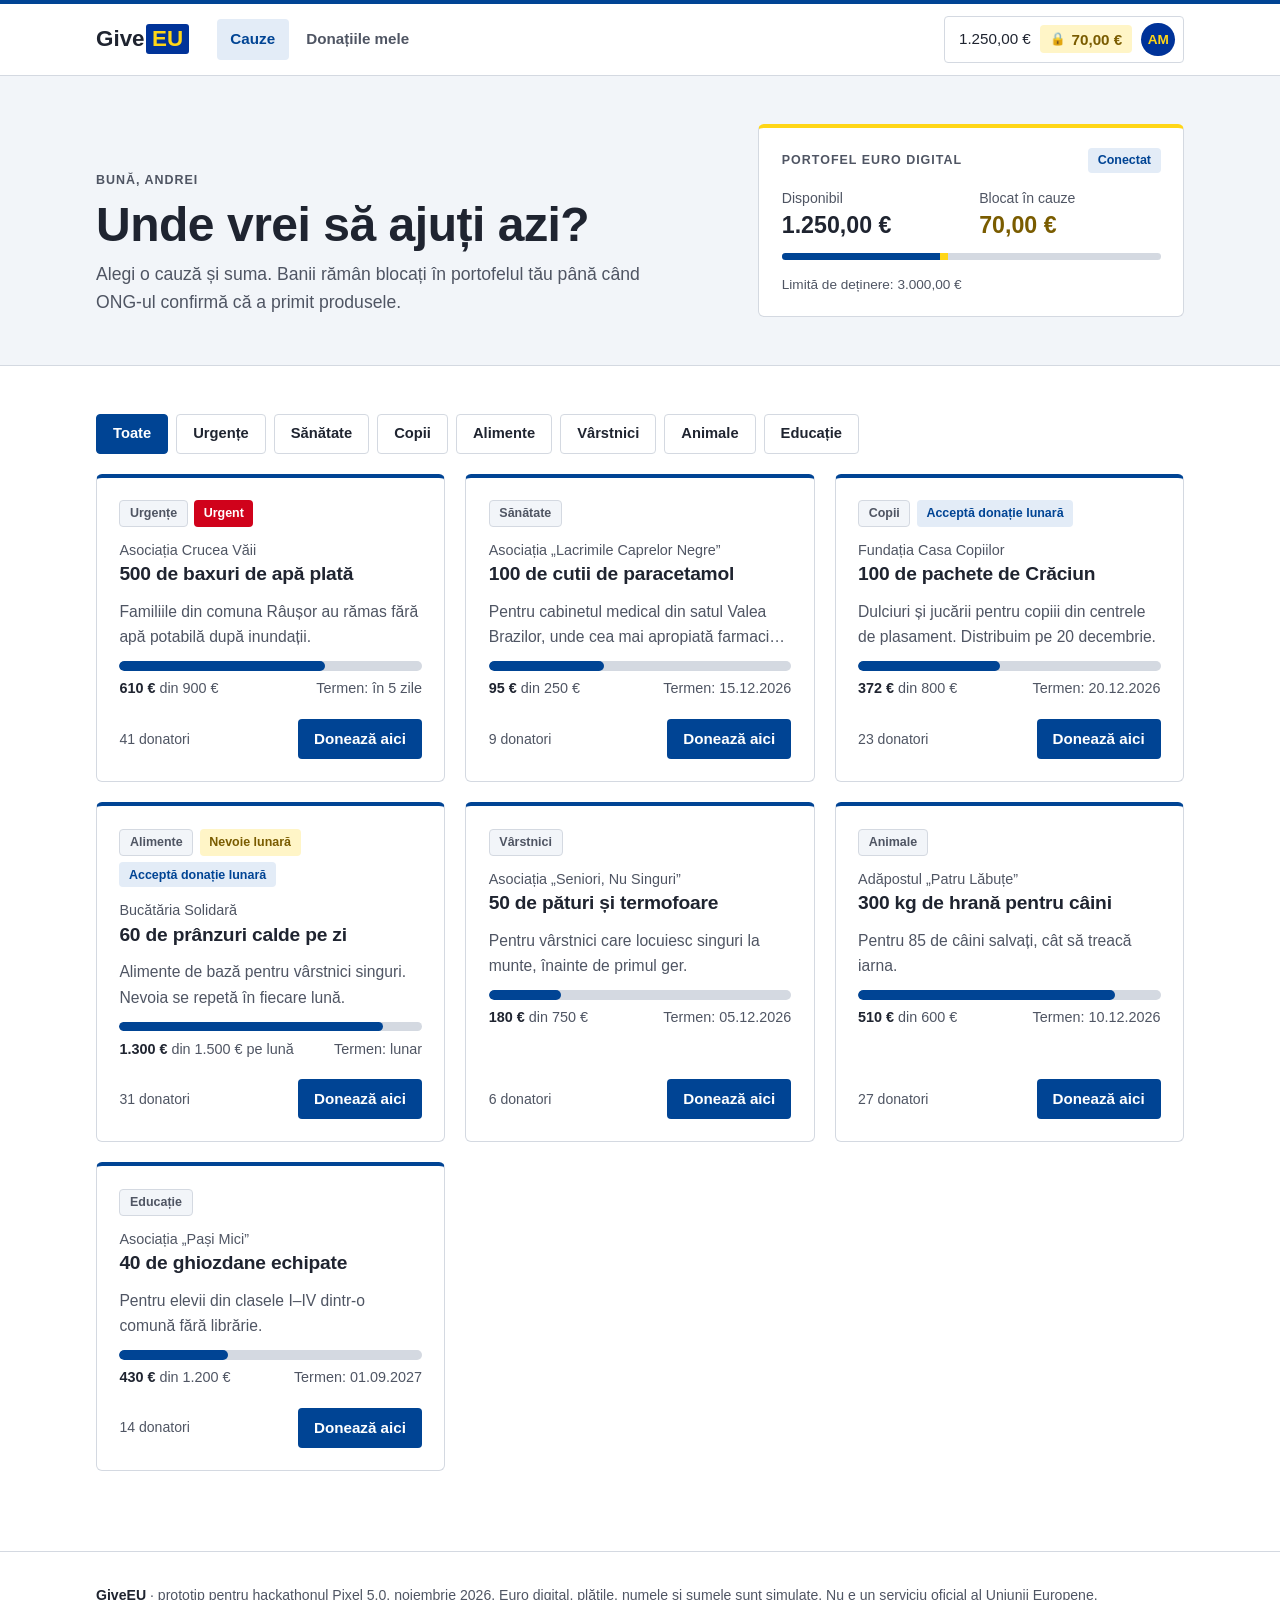
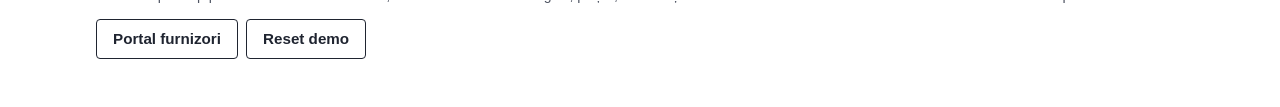
==== donate.html @ d548fbc6 "Add supplier portal with AI explainer before closing auctions - suppliers.html in the EU theme, link" ====
<!doctype html>
<html lang="ro">
<head>
<meta charset="utf-8">
<meta name="viewport" content="width=device-width, initial-scale=1, viewport-fit=cover">
<title>GiveEU · Donează</title>
<script>document.documentElement.classList.add('js')</script>
<style>
/* Aplicația donatorului (utilizator deja conectat): cauze, flux de plată din portofelul de euro digital, mulțumire, donațiile mele.
   Tokenii și componentele sunt aceiași ca în index.html: fundal alb, albastru UE, accente galbene, Arial. */
:root{
  --bg:#ffffff; --surface:#ffffff; --band:#f2f5f9; --ink:#1f2430; --muted:#4f5563; --line:#d4d9e1;
  --accent:#004494; --accent-soft:#e3ecf7; --on-accent:#ffffff; --gold:#ffd617; --hold:#7a5c00; --hold-soft:#fff5c7; --bad:#d0021b;
  --deep:#003399; --deep-ink:#ffffff; --deep-muted:#d0dbf3;
  --display:Arial,Helvetica,sans-serif;
  --body:Arial,Helvetica,sans-serif;
  --mono:Arial,Helvetica,sans-serif;
  color-scheme:light;
}
*{box-sizing:border-box}
html{scroll-behavior:smooth}
@media (prefers-reduced-motion:reduce){html{scroll-behavior:auto}*{animation:none!important;transition:none!important}}
body{margin:0;background:var(--bg);color:var(--ink);font:400 1.0625rem/1.6 var(--body)}
h1,h2,h3,p,ul,ol,dl,dd,figure{margin:0}
ul,ol{padding:0;list-style:none}
a{color:var(--accent)}
button,input,select{font:inherit;color:inherit}
:focus-visible{outline:3px solid var(--accent);outline-offset:3px}
[hidden]{display:none!important}
.band{padding-left:max(16px,env(safe-area-inset-left,0px));padding-right:max(16px,env(safe-area-inset-right,0px));padding-block:3rem}
.wrap{max-width:68rem;margin-inline:auto}
h1,h2,h3{font-family:var(--display);text-wrap:balance;letter-spacing:-.01em}
h1{font-size:clamp(2rem,5vw,3rem);line-height:1.08;font-weight:700}
h2{font-size:clamp(1.5rem,3.6vw,2rem);line-height:1.15;font-weight:700}
h3{font-size:1.2rem;font-weight:700;line-height:1.3}
.muted{color:var(--muted)}
.mono{font-family:var(--mono);font-variant-numeric:tabular-nums}
.label{font:700 .78rem/1.2 var(--body);text-transform:uppercase;letter-spacing:.08em;color:var(--muted)}
.btn{display:inline-flex;align-items:center;justify-content:center;gap:.5rem;min-height:3rem;padding:0 1.35rem;border-radius:4px;border:0;font-weight:700;text-decoration:none;cursor:pointer;transition:filter .15s,transform .15s;background:none}
.btn--main{background:var(--accent);color:var(--on-accent)}
.btn--main:hover{filter:brightness(1.12)}
.btn--ghost{border:1.5px solid var(--ink);color:var(--ink)}
.btn--ghost:hover{background:var(--band)}
.btn--quiet{color:var(--accent);padding:0 .75rem;min-height:2.5rem}
.btn[disabled]{opacity:.45;cursor:not-allowed;filter:none}
.btn--sm{min-height:2.5rem;padding:0 1rem;font-size:.95rem}
.card{background:var(--surface);border:1px solid var(--line);border-radius:6px}
.pill{display:inline-flex;align-items:center;gap:.35rem;font:700 .78rem/1 var(--body);padding:.4rem .6rem;border-radius:4px;white-space:nowrap}
.pill.ok{background:var(--accent-soft);color:var(--accent)}
.pill.hold{background:var(--hold-soft);color:var(--hold)}
.pill.no{background:color-mix(in srgb,var(--bad) 12%,transparent);color:var(--bad)}
.pill.mid{background:var(--band);color:var(--muted);border:1px solid var(--line)}
.meter{height:.6rem;border-radius:999px;background:var(--line);overflow:hidden}
.meter i{display:block;height:100%;background:var(--accent);border-radius:999px;transition:width .9s cubic-bezier(.2,.7,.2,1)}

/* antet aplicație */
.top{position:sticky;top:env(safe-area-inset-top,0px);z-index:20;background:color-mix(in srgb,var(--bg) 92%,transparent);backdrop-filter:blur(8px);border-top:4px solid var(--accent);border-bottom:1px solid var(--line);
  padding-left:max(16px,env(safe-area-inset-left,0px));padding-right:max(16px,env(safe-area-inset-right,0px));padding-block:.75rem}
body::before{content:"";position:fixed;inset:0 0 auto;height:env(safe-area-inset-top,0px);z-index:21;background:var(--bg)}
.top .wrap{display:flex;align-items:center;gap:1rem;flex-wrap:wrap}
.logo{font:700 1.4rem/1 var(--display);color:var(--ink);text-decoration:none}
.logo span{background:#003399;color:#ffd617;padding:.15rem .35rem;margin-left:.12rem;border-radius:3px}
.tabs{display:flex;gap:.25rem;margin-right:auto;margin-left:.75rem}
.tabs a{padding:.5rem .85rem;border-radius:4px;color:var(--muted);text-decoration:none;font-weight:700;font-size:.95rem}
.tabs a:hover{color:var(--ink);background:var(--band)}
.tabs a[aria-current="page"]{background:var(--accent-soft);color:var(--accent)}
.walletchip{display:flex;align-items:center;gap:.6rem;padding:.35rem .5rem .35rem .85rem;border:1px solid var(--line);border-radius:4px;background:var(--surface);font-size:.9rem}
.walletchip .mono{font-size:.95rem}
.avatar{width:2.1rem;height:2.1rem;border-radius:50%;display:grid;place-items:center;background:#003399;color:#ffd617;font:700 .85rem/1 var(--display)}
@media (max-width:700px){.walletchip .wl-locked{display:none}.tabs{margin-left:0;order:3;width:100%}}

/* cap de pagină */
.intro-band{background:var(--band);border-bottom:1px solid var(--line)}
.hello{display:grid;gap:1.5rem;grid-template-columns:minmax(0,1.2fr) minmax(0,.8fr);align-items:end}
@media (max-width:820px){.hello{grid-template-columns:minmax(0,1fr)}}
.hello p{color:var(--muted);font-size:1.1rem;max-width:34rem;margin-top:.6rem}
.wallet{padding:1.25rem 1.4rem;display:grid;gap:.85rem;border-top:4px solid var(--gold)}
.wallet-head{display:flex;justify-content:space-between;align-items:center;gap:1rem}
.wallet-nums{display:grid;grid-template-columns:1fr 1fr;gap:1rem}
.wallet-nums div{display:grid;gap:.15rem}
.wallet-nums .mono{font-size:1.45rem;line-height:1.2;font-weight:700}
.wallet .lim{font-size:.85rem;color:var(--muted)}
.limbar{display:flex;height:.45rem;border-radius:999px;background:var(--line);overflow:hidden}
.limbar i{background:var(--accent)}
.limbar b{background:var(--gold)}

/* cauze */
.chips{display:flex;flex-wrap:wrap;gap:.5rem;margin-block:0 1.25rem}
.chip{min-height:2.5rem;padding:0 1rem;border-radius:4px;border:1.5px solid var(--line);background:var(--surface);cursor:pointer;font-weight:700;font-size:.92rem;color:var(--ink)}
.chip:hover{border-color:var(--accent)}
.chip[aria-pressed="true"]{background:var(--accent);border-color:var(--accent);color:var(--on-accent)}
.causes{display:grid;gap:1.25rem;grid-template-columns:repeat(auto-fill,minmax(18.5rem,1fr))}
.cause{padding:1.4rem;display:flex;flex-direction:column;gap:.75rem;position:relative;border-top:4px solid var(--accent)}
.cause .tags{display:flex;flex-wrap:wrap;gap:.4rem}
.cause .ngo{font-size:.9rem;color:var(--muted)}
.cause p.desc{color:var(--muted);font-size:.98rem;display:-webkit-box;-webkit-line-clamp:2;-webkit-box-orient:vertical;overflow:hidden}
.cause .nums{display:flex;justify-content:space-between;gap:1rem;font-size:.9rem;flex-wrap:wrap}
.cause .nums .mono{font-weight:700}
.cause .foot{margin-top:auto;display:flex;align-items:center;justify-content:space-between;gap:1rem;padding-top:.4rem}
.cause .foot .muted{font-size:.88rem}
.pill.urgent{background:var(--bad);color:#fff}

/* animația butonului */
.btn.press{transform:scale(.93)}
.flycoin{position:fixed;z-index:60;width:2.2rem;height:2.2rem;margin:-1.1rem 0 0 -1.1rem;border-radius:50%;background:var(--gold);color:#003399;border:2px solid var(--hold);display:grid;place-items:center;font:700 1.1rem/1 var(--display);pointer-events:none;
  box-shadow:0 6px 14px -4px color-mix(in srgb,var(--ink) 50%,transparent);animation:flycoin .55s cubic-bezier(.3,.7,.3,1) forwards}
@keyframes flycoin{0%{transform:translateY(0) scale(.6);opacity:0}25%{opacity:1}100%{transform:translateY(-90px) scale(1.15) rotate(25deg);opacity:0}}

/* panoul de plată */
dialog.drawer{position:fixed;inset:0 0 0 auto;margin:0;width:min(31rem,100%);height:100%;max-height:none;max-width:none;border:0;border-left:1px solid var(--line);padding:0;background:var(--surface);color:var(--ink);overflow:hidden}
dialog.drawer[open]{display:flex;flex-direction:column;animation:slidein .32s cubic-bezier(.2,.7,.2,1)}
dialog::backdrop{background:color-mix(in srgb,#0b1a3a 45%,transparent);backdrop-filter:blur(2px)}
@keyframes slidein{from{transform:translateX(100%)}to{transform:none}}
.d-head{padding:1rem 1.25rem .9rem;border-top:4px solid var(--accent);border-bottom:1px solid var(--line);display:grid;gap:.75rem}
.d-head .row{display:flex;justify-content:space-between;align-items:center;gap:1rem}
.d-head .cause-t{font:700 1rem/1.3 var(--display)}
.x{width:2.5rem;height:2.5rem;border-radius:4px;border:1px solid var(--line);background:var(--surface);cursor:pointer;font-size:1.2rem;line-height:1;flex:none}
.x:hover{background:var(--band)}
.stepbar{display:grid;grid-template-columns:repeat(3,1fr);gap:.35rem}
.walletline{display:flex;justify-content:space-between;align-items:center;gap:1rem;padding:.9rem 1.1rem;border-radius:6px;border:1px solid var(--line);background:var(--band);font-size:.95rem}
.spin{width:1.1rem;height:1.1rem;border-radius:50%;border:2.5px solid color-mix(in srgb,var(--deep-ink) 30%,transparent);border-top-color:var(--gold);animation:spin .8s linear infinite}
@keyframes spin{to{transform:rotate(360deg)}}
.stepbar i{height:.3rem;border-radius:999px;background:var(--line);transition:background .3s}
.stepbar i.on{background:var(--accent)}
.d-body{flex:1;overflow:auto;padding:1.5rem 1.25rem;display:grid;gap:1.25rem;align-content:start;position:relative}
.d-body h2{font-size:1.6rem}
.d-body .lead{color:var(--muted)}
.d-foot{padding:1rem 1.25rem calc(1rem + env(safe-area-inset-bottom,0px));border-top:1px solid var(--line);display:flex;justify-content:space-between;gap:.75rem}
.d-foot .btn--main{flex:1}
.amts{display:grid;grid-template-columns:repeat(4,1fr);gap:.5rem}
.amts label{position:relative}
.amts input{position:absolute;inset:0;opacity:0;cursor:pointer}
.amts span{display:grid;place-items:center;min-height:3.25rem;border-radius:4px;border:1.5px solid var(--line);font:700 1.1rem/1 var(--mono);background:var(--surface)}
.amts input:checked+span{border-color:var(--accent);background:var(--accent);color:var(--on-accent)}
.amts input:focus-visible+span{outline:3px solid var(--accent);outline-offset:2px}
.field{display:grid;gap:.35rem}
.field label{font-weight:700;font-size:.92rem}
.field input,.field select{min-height:3rem;border-radius:4px;border:1.5px solid var(--line);background:var(--surface);padding:0 .9rem}
.field input:focus,.field select:focus{border-color:var(--accent);outline:none;box-shadow:0 0 0 3px var(--accent-soft)}
.field input{font:400 1.15rem/1 var(--mono)}
.equiv{padding:1rem 1.1rem;border-radius:6px;background:var(--accent-soft);color:var(--ink);display:flex;gap:.75rem;align-items:center}
.equiv b{color:var(--accent)}
.equiv .ill{flex:none;width:40px;height:40px}
.note{font-size:.92rem;color:var(--muted)}
.warn{font-size:.93rem;padding:.85rem 1rem;border-radius:4px;background:color-mix(in srgb,var(--bad) 8%,transparent);border:1px solid color-mix(in srgb,var(--bad) 35%,transparent)}
.sum{display:grid;gap:0}
.sum div{display:flex;justify-content:space-between;gap:1rem;padding:.6rem 0;border-bottom:1px dashed var(--line);font-size:.97rem}
.sum div:last-child{border-bottom:0}
.sum dt{color:var(--muted)}
.sum dd{text-align:right;font-weight:700}
.how{display:grid;gap:.65rem}
.how li{display:grid;grid-template-columns:1.6rem 1fr;gap:.6rem;font-size:.97rem}
.how li span{width:1.6rem;height:1.6rem;border-radius:50%;display:grid;place-items:center;background:var(--accent);color:var(--on-accent);font:700 .8rem/1 var(--display)}
.radios{border:0;padding:0;margin:0;display:grid;gap:.35rem}
.radios legend{font-weight:700;font-size:.95rem;margin-bottom:.25rem;padding:0}
.radios label{display:flex;gap:.6rem;align-items:center;min-height:2.4rem;cursor:pointer}
.radios input,.agree input{width:1.15rem;height:1.15rem;accent-color:var(--accent);margin:0;flex:none}
.agree{display:flex;gap:.7rem;align-items:flex-start;padding:1rem;border-radius:6px;border:1.5px solid var(--line);cursor:pointer;font-size:.97rem}
.agree:has(input:checked){border-color:var(--accent);background:var(--accent-soft)}
.agree input{margin-top:.2rem}

/* autorizare */
.walletapp{border-radius:10px;padding:1.4rem;background:var(--deep);color:var(--deep-ink);display:grid;gap:1rem;box-shadow:0 20px 40px -24px #001a4d}
.walletapp .label{color:var(--deep-muted)}
.walletapp .big{font:700 2.2rem/1 var(--mono)}
.walletapp dl{display:grid;grid-template-columns:auto 1fr;gap:.35rem 1rem;font-size:.92rem}
.walletapp dt{color:var(--deep-muted)}
.walletapp dd{text-align:right}
.auth{display:grid;justify-items:center;gap:.9rem;padding-block:.5rem;text-align:center}
.lockwrap{display:grid;place-items:center;height:9rem;position:relative}
.lockwrap svg{width:110px;height:130px;overflow:visible}
.lockwrap .shackle{transform:translateY(-16px);transition:transform .45s cubic-bezier(.5,1.6,.5,1) .45s}
.lockwrap.shut .shackle{transform:none}
.lockwrap .dropcoin{transform:translateY(-70px);opacity:0;transition:transform .45s cubic-bezier(.4,0,.6,1),opacity .2s}
.lockwrap.shut .dropcoin{transform:translateY(0);opacity:1}

/* mulțumire */
.thanks{text-align:center;justify-items:center}
.thanks .seal{width:5.5rem;height:5.5rem;border-radius:50%;background:var(--accent);color:var(--on-accent);box-shadow:0 0 0 6px var(--gold);display:grid;place-items:center;animation:popin .6s cubic-bezier(.3,1.6,.5,1)}
.thanks .seal svg{width:2.6rem;height:2.6rem}
@keyframes popin{from{transform:scale(.3);opacity:0}}
.thanks h2{font-size:clamp(1.9rem,6vw,2.4rem)}
.impact{font-size:1.15rem;max-width:24rem}
.impact b{color:var(--accent)}
.progress-ba{width:100%;text-align:left;display:grid;gap:.5rem;padding:1.1rem;border-radius:6px;border:1px solid var(--line)}
.progress-ba .row{display:flex;justify-content:space-between;gap:1rem;font-size:.93rem}
.meter.ba{height:.8rem;display:flex}
.meter.ba i{border-radius:0}
.meter.ba b{display:block;height:100%;background:var(--gold);transition:width 1.1s cubic-bezier(.2,.7,.2,1) .35s}
.earned{display:flex;flex-wrap:wrap;gap:.5rem;justify-content:center}
.earned span{font-size:.9rem;padding:.45rem .8rem;border-radius:4px;border:1px solid var(--line);background:var(--band)}
.earned span.new{border-color:var(--accent);background:var(--accent-soft);color:var(--accent);font-weight:700}
.closed{padding:.9rem 1rem;border-radius:6px;background:var(--hold-soft);color:var(--ink);border:1px solid color-mix(in srgb,var(--hold) 35%,transparent);font-weight:700}
.confetti{position:absolute;inset:0;pointer-events:none;overflow:hidden}
.confetti i{position:absolute;top:-24px;width:10px;height:14px;border-radius:2px;animation:fall var(--t,1.8s) cubic-bezier(.3,.6,.5,1) var(--dl,0s) forwards}
.confetti i.c{width:20px;height:20px;border-radius:50%;background:var(--gold);color:#003399;font:700 11px/20px var(--display);text-align:center}
@keyframes fall{0%{transform:translate3d(0,0,0) rotate(0)}100%{transform:translate3d(var(--x,0),110vh,0) rotate(var(--r,540deg))}}

/* donațiile mele */
.stats{display:grid;grid-template-columns:repeat(auto-fit,minmax(11rem,1fr));gap:1rem;margin-top:1.75rem}
.stat{padding:1.1rem 1.25rem;display:grid;gap:.2rem;border-top:4px solid var(--accent)}
.stat .mono{font-size:1.6rem;line-height:1.2;font-weight:700}
.dlist{display:grid;gap:1rem;margin-top:1.5rem}
.don{padding:1.25rem 1.4rem;display:grid;gap:1rem}
.don.fresh{animation:fresh 2.2s ease}
@keyframes fresh{0%,30%{box-shadow:0 0 0 3px var(--gold)}100%{box-shadow:0 0 0 0 transparent}}
.don-head{display:grid;grid-template-columns:minmax(0,1fr) auto;gap:.25rem 1rem;align-items:start}
.don-head .amt{font:700 1.5rem/1.1 var(--mono);text-align:right}
.don-head .sub{font-size:.9rem;color:var(--muted)}
.don-head .pill{justify-self:end}
.don-toggle{justify-self:start}
.timeline{display:grid;gap:0}
.timeline li{display:grid;grid-template-columns:1.5rem 1fr auto;gap:.85rem;align-items:start;position:relative;padding-bottom:1rem}
.timeline li:last-child{padding-bottom:0}
.timeline li::after{content:"";position:absolute;left:calc(.75rem - 1px);top:1.5rem;bottom:0;width:2px;background:var(--line)}
.timeline li.done::after{background:var(--accent)}
.timeline li:last-child::after{display:none}
.dot{width:1.5rem;height:1.5rem;border-radius:50%;display:grid;place-items:center;font-size:.8rem;font-weight:700;background:var(--accent);color:var(--on-accent);position:relative;z-index:1}
.dot.wait{background:var(--hold-soft);color:var(--hold);border:1.5px solid var(--hold)}
.dot.todo{background:var(--surface);border:1.5px solid var(--line);color:var(--muted)}
.timeline .t{display:grid;gap:.1rem;min-width:0}
.timeline .t strong{font-weight:700}
.timeline li.todo .t strong{color:var(--muted);font-weight:400}
.timeline .t span{font-size:.9rem;color:var(--muted)}
.timeline .d{font:400 .82rem/1.6 var(--mono);color:var(--muted)}
.don-actions{display:flex;flex-wrap:wrap;gap:.5rem;align-items:center}
.empty{padding:2rem;text-align:center;color:var(--muted)}

/* chitanța */
dialog.receipt{border:0;padding:0;border-radius:8px;border-top:4px solid var(--accent);width:min(30rem,calc(100% - 32px));max-height:calc(100% - 32px);background:var(--surface);color:var(--ink)}
dialog.receipt[open]{animation:popin .35s cubic-bezier(.3,1.3,.5,1)}
.rc{padding:1.5rem;display:grid;gap:1rem}
.rc-row{display:flex;justify-content:space-between;gap:1rem;padding:.55rem 0;border-bottom:1px dashed var(--line)}
.rc-row .mono{white-space:nowrap;font-weight:700}
.photos{display:grid;grid-template-columns:repeat(3,1fr);gap:.5rem}
.photos figure{aspect-ratio:4/3;border-radius:4px;background:var(--accent-soft);display:grid;place-items:center;position:relative;color:var(--accent)}
.photos figcaption{position:absolute;left:.35rem;bottom:.35rem;font-size:.72rem;font-weight:700;background:var(--surface);color:var(--accent);padding:.15rem .4rem;border-radius:3px}

footer{border-top:1px solid var(--line);font-size:.88rem;color:var(--muted);padding-block:2rem 3rem;margin-top:2rem}
footer .wrap{display:flex;flex-wrap:wrap;gap:.75rem 2rem;justify-content:space-between;align-items:center}
.sr{position:absolute;width:1px;height:1px;overflow:hidden;clip:rect(0 0 0 0);white-space:nowrap}

.js .reveal{opacity:0;transform:translateY(18px);transition:opacity .5s ease,transform .6s cubic-bezier(.2,.7,.2,1);transition-delay:calc(var(--d,0)*60ms)}
.js .reveal.in{opacity:1;transform:none}
</style>
</head>
<body>

<header class="top">
  <div class="wrap">
    <a class="logo" href="index.html" aria-label="GiveEU, pagina de prezentare">Give<span>EU</span></a>
    <nav class="tabs" aria-label="Aplicație">
      <a href="#cauze" data-tab="cauze">Cauze</a>
      <a href="#donatii" data-tab="donatii">Donațiile mele</a>
    </nav>
    <div class="walletchip" aria-label="Portofelul tău de euro digital">
      <span><span class="sr">Disponibil: </span><span class="mono" data-w-av></span></span>
      <span class="pill hold wl-locked"><span aria-hidden="true">🔒</span><span class="mono" data-w-lk></span></span>
      <span class="avatar" title="Andrei M." aria-label="Conectat ca Andrei M.">AM</span>
    </div>
  </div>
</header>

<main>
  <!-- CAUZE -->
  <div id="view-cauze">
    <section class="band intro-band" aria-labelledby="h-cauze">
      <div class="wrap hello">
        <div>
          <span class="label">Bună, Andrei</span>
          <h1 id="h-cauze" style="margin-top:.4rem">Unde vrei să ajuți azi?</h1>
          <p>Alegi o cauză și suma. Banii rămân blocați în portofelul tău până când ONG-ul confirmă că a primit produsele.</p>
        </div>
        <div class="card wallet" aria-label="Portofel euro digital">
          <div class="wallet-head"><span class="label">Portofel euro digital</span><span class="pill ok">Conectat</span></div>
          <div class="wallet-nums">
            <div><span class="muted" style="font-size:.88rem">Disponibil</span><span class="mono" data-w-av></span></div>
            <div><span class="muted" style="font-size:.88rem">Blocat în cauze</span><span class="mono" style="color:var(--hold)" data-w-lk></span></div>
          </div>
          <div class="limbar" aria-hidden="true"><i data-w-bar-av></i><b data-w-bar-lk></b></div>
          <span class="lim">Limită de deținere: <span class="mono">3.000,00 €</span></span>
        </div>
      </div>
    </section>

    <section class="band" aria-label="Cauze deschise">
      <div class="wrap">
        <div class="chips" role="group" aria-label="Filtrează după nevoie" data-chips></div>
        <div class="causes" data-causes></div>
      </div>
    </section>
  </div>

  <!-- DONAȚIILE MELE -->
  <section class="band" id="view-donatii" aria-labelledby="h-don" hidden>
    <div class="wrap">
      <span class="label">Donațiile mele</span>
      <h1 id="h-don" style="margin-top:.4rem">Fiecare euro, urmărit până la destinație</h1>
      <div class="stats" data-stats></div>
      <ul class="dlist" data-dlist></ul>
    </div>
  </section>
</main>

<footer class="band" style="padding-block:2rem 3rem">
  <div class="wrap">
    <span><strong style="color:var(--ink)">GiveEU</strong> · prototip pentru hackathonul Pixel 5.0, noiembrie 2026. Euro digital, plățile, numele și sumele sunt simulate. Nu e un serviciu oficial al Uniunii Europene.</span>
    <div style="display:flex;flex-wrap:wrap;gap:.5rem">
      <a class="btn btn--ghost btn--sm" href="suppliers.html">Portal furnizori</a>
      <button class="btn btn--ghost btn--sm" type="button" data-reset>Reset demo</button>
    </div>
  </div>
</footer>

<!-- PANOUL DE PLATĂ -->
<dialog class="drawer" id="pay" aria-labelledby="pay-title">
  <div class="d-head">
    <div class="row">
      <div style="min-width:0"><span class="label" data-p-step>Pasul 1 din 4</span><p class="cause-t" data-p-cause></p></div>
      <button class="x" type="button" data-p-close aria-label="Închide">×</button>
    </div>
    <div class="stepbar" aria-hidden="true"><i></i><i></i><i></i></div>
  </div>
  <div class="d-body" data-p-body aria-live="polite"></div>
  <div class="d-foot" data-p-foot>
    <button class="btn btn--ghost" type="button" data-p-back>Înapoi</button>
    <button class="btn btn--main" type="button" data-p-next>Continuă</button>
  </div>
</dialog>

<!-- CHITANȚA -->
<dialog class="receipt" id="receipt" aria-labelledby="rc-title">
  <div class="rc" data-rc></div>
</dialog>

<script>
(() => {
  const reduce = matchMedia('(prefers-reduced-motion: reduce)');
  const $ = (s, c = document) => c.querySelector(s);
  const $$ = (s, c = document) => [...c.querySelectorAll(s)];
  const eur = (n, d = 2) => n.toLocaleString('ro-RO', { minimumFractionDigits: d, maximumFractionDigits: d }) + ' €';
  const round2 = n => Math.round(n * 100) / 100;
  const fmtDate = iso => new Date(iso).toLocaleDateString('ro-RO', { day: 'numeric', month: 'short' }).replace('.', '');
  const wait = ms => new Promise(r => setTimeout(r, reduce.matches ? Math.min(ms, 250) : ms));
  // „20 de cutii”, „3 cutii”, „1 cutie”
  const qty = (n, one, many) => n === 1 ? '1 ' + one : (n % 100 >= 20 || (n >= 100 && n % 100 === 0)) ? n + ' de ' + many : n + ' ' + many;

  /* ---------- date demo (toate fictive) ---------- */
  const CAUSES = [
    { id:'apa', cat:'Urgențe', urgent:true, ngo:'Asociația Crucea Văii', title:'500 de baxuri de apă plată', desc:'Familiile din comuna Râușor au rămas fără apă potabilă după inundații.', target:900, deadline:'2026-11-12', deadlineTxt:'în 5 zile', unit:1.8, one:'bax de apă', many:'baxuri de apă', part:'un bax de apă', for:'pentru familiile din Râușor', supplier:'Izvorul Munților' },
    { id:'paracetamol', cat:'Sănătate', ngo:'Asociația „Lacrimile Caprelor Negre”', title:'100 de cutii de paracetamol', desc:'Pentru cabinetul medical din satul Valea Brazilor, unde cea mai apropiată farmacie e la 40 km.', target:250, deadline:'2026-12-15', unit:2.5, one:'cutie de paracetamol', many:'cutii de paracetamol', part:'o cutie de paracetamol', for:'pentru cabinetul medical din Valea Brazilor', supplier:'FarmaVita' },
    { id:'craciun', cat:'Copii', sub:true, ngo:'Fundația Casa Copiilor', title:'100 de pachete de Crăciun', desc:'Dulciuri și jucării pentru copiii din centrele de plasament. Distribuim pe 20 decembrie.', target:800, deadline:'2026-12-20', unit:8, one:'pachet de Crăciun', many:'pachete de Crăciun', part:'un pachet de Crăciun', for:'pentru copiii din centrele de plasament', supplier:'Piața Locală SRL' },
    { id:'bucatarie', cat:'Alimente', sub:true, monthly:true, ngo:'Bucătăria Solidară', title:'60 de prânzuri calde pe zi', desc:'Alimente de bază pentru vârstnici singuri. Nevoia se repetă în fiecare lună.', target:1500, deadline:'2026-11-30', deadlineTxt:'lunar', unit:0.83, one:'prânz cald', many:'prânzuri calde', part:'un prânz cald', for:'pentru vârstnicii de la Bucătăria Solidară', supplier:'Piața Locală SRL' },
    { id:'paturi', cat:'Vârstnici', ngo:'Asociația „Seniori, Nu Singuri”', title:'50 de pături și termofoare', desc:'Pentru vârstnici care locuiesc singuri la munte, înainte de primul ger.', target:750, deadline:'2026-12-05', unit:15, one:'set de pătură și termofor', many:'seturi de pătură și termofor', part:'un set de pătură și termofor', for:'pentru vârstnicii singuri de la munte', supplier:'Textila Carpați' },
    { id:'hrana', cat:'Animale', ngo:'Adăpostul „Patru Lăbuțe”', title:'300 kg de hrană pentru câini', desc:'Pentru 85 de câini salvați, cât să treacă iarna.', target:600, deadline:'2026-12-10', unit:2, one:'kg de hrană', many:'kg de hrană', part:'un kg de hrană', for:'pentru cei 85 de câini de la adăpost', supplier:'PetFarm' },
    { id:'ghiozdane', cat:'Educație', ngo:'Asociația „Pași Mici”', title:'40 de ghiozdane echipate', desc:'Pentru elevii din clasele I–IV dintr-o comună fără librărie.', target:1200, deadline:'2027-09-01', unit:30, one:'ghiozdan echipat', many:'ghiozdane echipate', part:'un ghiozdan echipat', for:'pentru elevii din clasele I–IV', supplier:'Librăria Alfabet' }
  ];
  const byId = Object.fromEntries(CAUSES.map(c => [c.id, c]));
  const CATS = ['Toate', 'Urgențe', 'Sănătate', 'Copii', 'Alimente', 'Vârstnici', 'Animale', 'Educație'];
  const STAGES = [
    ['Bani blocați', 'Stau în portofelul tău, rezervați pentru această cauză'],
    ['Cauză finanțată', 'Cauza a strâns toată suma necesară'],
    ['Companie aleasă de ONG', 'ONG-ul a ales cine cumpără și livrează'],
    ['Livrare confirmată', 'ONG-ul a primit produsele și a încărcat poze'],
    ['Plată eliberată', 'Abia acum banii au plecat din portofelul tău'],
    ['Chitanță de impact', 'Ce s-a cumpărat, de la cine și cu cât']
  ];
  const LIMIT = 3000;

  const seed = () => ({
    wallet: { available: 1250, locked: 70 },
    funded: { apa:610, paracetamol:95, craciun:372, bucatarie:1300, paturi:180, hrana:510, ghiozdane:430 },
    donors: { apa:41, paracetamol:9, craciun:23, bucatarie:31, paturi:6, hrana:27, ghiozdane:14 },
    points: 118,
    donations: [
      { id:'d3', cause:'apa', eur:20, left:'cauza', stage:0, dates:['2026-11-06T19:12:00'] },
      { id:'d2', cause:'craciun', eur:50, left:'cauza', stage:2, dates:['2026-11-02T10:05:00','2026-11-04T16:40:00','2026-11-05T09:15:00'] },
      { id:'d1', cause:'hrana', eur:30, left:'cauza', stage:5, dates:['2026-10-12T18:30:00','2026-10-14T12:00:00','2026-10-15T09:00:00','2026-10-18T14:20:00','2026-10-18T14:21:00','2026-10-18T14:22:00'],
        receipt:{ items:15, paid:27, rest:3 } }
    ]
  });
  const KEY = 'giveeu-demo-v1';
  let S;
  try { S = JSON.parse(localStorage.getItem(KEY)) || seed(); } catch { S = seed(); }
  const save = () => { try { localStorage.setItem(KEY, JSON.stringify(S)); } catch {} };
  const pct = id => Math.min(100, Math.round(S.funded[id] / byId[id].target * 100));
  const missing = id => Math.max(0, round2(byId[id].target - S.funded[id]));
  const deadlineTxt = c => c.deadlineTxt || new Date(c.deadline).toLocaleDateString('ro-RO');

  /* ---------- portofel ---------- */
  function renderWallet() {
    $$('[data-w-av]').forEach(e => e.textContent = eur(S.wallet.available));
    $$('[data-w-lk]').forEach(e => e.textContent = eur(S.wallet.locked));
    $('[data-w-bar-av]').style.width = (S.wallet.available / LIMIT * 100).toFixed(2) + '%';
    $('[data-w-bar-lk]').style.width = (S.wallet.locked / LIMIT * 100).toFixed(2) + '%';
  }

  /* ---------- cauze ---------- */
  let curCat = 'Toate';
  const chipsEl = $('[data-chips]'), causesEl = $('[data-causes]');
  function renderChips() {
    chipsEl.innerHTML = CATS.map(k => `<button type="button" class="chip" data-cat="${k}" aria-pressed="${k === curCat}">${k}</button>`).join('');
  }
  function renderCauses() {
    const list = CAUSES.filter(c => curCat === 'Toate' || c.cat === curCat);
    causesEl.innerHTML = list.map((c, i) => {
      const done = S.funded[c.id] >= c.target;
      const tags = `<span class="pill mid">${c.cat}</span>` + (c.urgent ? '<span class="pill urgent">Urgent</span>' : '') +
        (c.monthly ? '<span class="pill hold">Nevoie lunară</span>' : '') + (c.sub ? '<span class="pill ok">Acceptă donație lunară</span>' : '');
      return `<article class="card cause reveal" style="--d:${i}">
        <div class="tags">${tags}</div>
        <div><p class="ngo">${c.ngo}</p><h3>${c.title}</h3></div>
        <p class="desc">${c.desc}</p>
        <div style="display:grid;gap:.4rem">
          <div class="meter" role="img" aria-label="${pct(c.id)}% strâns"><i style="width:${pct(c.id)}%"></i></div>
          <div class="nums"><span><span class="mono">${eur(S.funded[c.id], 0)}</span> <span class="muted">din ${eur(c.target, 0)}${c.monthly ? ' pe lună' : ''}</span></span><span class="muted">Termen: ${deadlineTxt(c)}</span></div>
        </div>
        <div class="foot"><span class="muted">${S.donors[c.id]} donatori</span>
          ${done ? '<span class="pill ok">Finanțată complet</span>' : `<button class="btn btn--main btn--sm" type="button" data-donate="${c.id}">Donează aici</button>`}
        </div>
      </article>`;
    }).join('');
    requestAnimationFrame(() => $$('.reveal', causesEl).forEach(e => e.classList.add('in')));
  }
  chipsEl.addEventListener('click', e => { const b = e.target.closest('[data-cat]'); if (!b) return; curCat = b.dataset.cat; renderChips(); renderCauses(); });
  causesEl.addEventListener('click', e => {
    const b = e.target.closest('[data-donate]'); if (!b) return;
    if (reduce.matches) { openPay(b.dataset.donate); return; }
    b.classList.add('press');
    const r = b.getBoundingClientRect(), coin = document.createElement('span');
    coin.className = 'flycoin'; coin.textContent = '€'; coin.setAttribute('aria-hidden', 'true');
    coin.style.left = (r.left + r.width / 2) + 'px'; coin.style.top = (r.top + r.height / 2) + 'px';
    document.body.appendChild(coin);
    setTimeout(() => b.classList.remove('press'), 160);
    setTimeout(() => { coin.remove(); openPay(b.dataset.donate); }, 420);
  });

  /* ---------- fluxul de plată ---------- */
  const pay = $('#pay'), pBody = $('[data-p-body]'), pFoot = $('[data-p-foot]'), pBack = $('[data-p-back]'), pNext = $('[data-p-next]');
  let F = null, busy = false;
  function openPay(id) {
    F = { cause: id, step: 1, amount: 25, custom: '', left: 'cauza', agree: false };
    $('[data-p-cause]').textContent = byId[id].title;
    renderStep();
    pay.showModal();
  }
  const amountEur = () => round2(F.amount);
  function equivText(c, e) {
    const n = Math.floor(e / c.unit + 1e-9);
    return n >= 1 ? `<b>${qty(n, c.one, c.many)}</b> ${c.for}` : `o parte din <b>${c.part}</b> ${c.for}`;
  }
  function setBar() { $$('.stepbar i').forEach((b, i) => b.classList.toggle('on', i < Math.min(F.step, 3))); }

  function renderStep() {
    const c = byId[F.cause];
    setBar();
    $('[data-p-step]').textContent = `Pasul ${F.step} din 3`;
    pFoot.hidden = F.step >= 3;
    pBack.hidden = F.step === 1;
    pNext.disabled = false;
    if (F.step === 1) {
      pNext.textContent = 'Continuă';
      const presets = [10, 25, 50, 100];
      pBody.innerHTML = `
        <div><h2 id="pay-title">Cât donezi?</h2><p class="lead">Alegi doar suma. Produsele sunt cele din lista aprobată de ONG.</p></div>
        <fieldset class="amts" style="border:0;padding:0;margin:0"><legend class="sr">Sume rapide</legend>
          ${presets.map(v => `<label><input type="radio" name="amt" value="${v}" ${!F.custom && F.amount === v ? 'checked' : ''}><span>${v} €</span></label>`).join('')}
        </fieldset>
        <div class="field"><label for="amt-custom">Altă sumă (€)</label><input id="amt-custom" type="number" min="1" step="1" inputmode="decimal" placeholder="ex. 35" value="${F.custom}"></div>
        <div class="equiv" data-equiv></div>
        <div class="walletline"><span>Din portofelul de euro digital</span><span>Disponibil: <span class="mono">${eur(S.wallet.available)}</span></span></div>
        <div class="warn" data-err hidden></div>
        <p class="note">Cauzei îi mai lipsesc <span class="mono">${eur(missing(F.cause), 0)}</span>.</p>`;
      const upd = () => {
        const e = amountEur(), box = $('[data-err]', pBody);
        $('[data-equiv]', pBody).innerHTML = e > 0 ? `<svg class="ill" viewBox="0 0 40 40" aria-hidden="true"><circle cx="20" cy="20" r="18" fill="var(--gold)" stroke="var(--hold)" stroke-width="2"/><text x="20" y="27" text-anchor="middle" fill="#003399" style="font:700 19px var(--display)">€</text></svg><span><span class="mono">${eur(e)}</span> înseamnă ${equivText(c, e)}.</span>` : '<span>Alege o sumă.</span>';
        const tooMuch = e > S.wallet.available;
        box.hidden = !tooMuch;
        box.textContent = tooMuch ? `Ai doar ${eur(S.wallet.available)} disponibili în portofel. Alege o sumă mai mică.` : '';
        pNext.disabled = !(e > 0) || tooMuch;
      };
      $$('input[name=amt]', pBody).forEach(r => r.addEventListener('change', () => { F.amount = +r.value; F.custom = ''; $('#amt-custom').value = ''; upd(); }));
      $('#amt-custom').addEventListener('input', ev => {
        F.custom = ev.target.value; const v = parseFloat(F.custom);
        $$('input[name=amt]', pBody).forEach(r => r.checked = false);
        F.amount = v > 0 ? round2(v) : 0; upd();
      });
      upd();
    }
    if (F.step === 2) {
      pNext.textContent = `Blochează ${eur(amountEur())}`;
      pBody.innerHTML = `
        <div><h2 id="pay-title">Verifică și confirmă</h2><p class="lead">Ce se întâmplă cu banii tăi, pe scurt:</p></div>
        <dl class="sum">
          <div><dt>Cauza</dt><dd>${c.title}</dd></div>
          <div><dt>ONG</dt><dd>${c.ngo}</dd></div>
          <div><dt>Suma</dt><dd class="mono">${eur(amountEur())}</dd></div>
          <div><dt>Din</dt><dd>Portofelul de euro digital</dd></div>
          <div><dt>Termen</dt><dd>${deadlineTxt(c)}</dd></div>
        </dl>
        <ol class="how">
          <li><span>1</span><p>Blochezi <b class="mono">${eur(amountEur())}</b> pentru această cauză. Banii rămân în portofelul tău.</p></li>
          <li><span>2</span><p>Când cauza strânge suma, ONG-ul alege o companie care cumpără și livrează produsele.</p></li>
          <li><span>3</span><p>Compania e plătită doar după ce ONG-ul confirmă că a primit produsele. Dacă nu se întâmplă până la termen, primești banii înapoi automat.</p></li>
        </ol>
        <fieldset class="radios"><legend>Dacă rămân bani după cumpărare</legend>
          <label><input type="radio" name="left" value="cauza" ${F.left === 'cauza' ? 'checked' : ''}> Rămân la aceeași cauză</label>
          <label><input type="radio" name="left" value="retur" ${F.left === 'retur' ? 'checked' : ''}> Se întorc la mine</label>
        </fieldset>
        <label class="agree"><input type="checkbox" data-agree ${F.agree ? 'checked' : ''}> <span>Am înțeles și sunt de acord să blochez suma în condițiile de mai sus.</span></label>`;
      $$('input[name=left]', pBody).forEach(r => r.addEventListener('change', () => F.left = r.value));
      const ag = $('[data-agree]', pBody);
      pNext.disabled = !F.agree;
      ag.addEventListener('change', () => { F.agree = ag.checked; pNext.disabled = !F.agree; });
    }
  }
  pNext.addEventListener('click', () => {
    if (pNext.disabled) return;
    if (F.step === 2) { lockFunds(); return; }
    F.step++; renderStep();
  });
  pBack.addEventListener('click', () => { F.step = Math.max(1, F.step - 1); renderStep(); });
  $('[data-p-close]').addEventListener('click', () => { if (!busy) pay.close(); });
  pay.addEventListener('cancel', e => { if (busy) e.preventDefault(); });
  pay.addEventListener('click', e => { if (e.target === pay && !busy) pay.close(); });

  // pasul 3: plata condiționată se creează în portofel, apoi lacătul se închide
  async function lockFunds() {
    if (busy) return; busy = true;
    const c = byId[F.cause];
    F.step = 3; setBar();
    $('[data-p-step]').textContent = 'Pasul 3 din 3';
    pFoot.hidden = true;
    pBody.innerHTML = `
      <div><h2 id="pay-title">Se blochează banii</h2><p class="lead">Creăm plata condiționată în portofelul tău de euro digital.</p></div>
      <div class="walletapp">
        <div style="display:flex;justify-content:space-between;align-items:center"><span class="label">Portofel euro digital · Andrei M.</span><span class="label">Simulare</span></div>
        <div><span class="label">Plată condiționată</span><div class="big">${eur(amountEur())}</div></div>
        <dl><dt>Către</dt><dd>${c.ngo}</dd><dt>Se eliberează</dt><dd>la confirmarea livrării</dd><dt>Expiră</dt><dd>${deadlineTxt(c)}, apoi retur</dd></dl>
        <div class="auth" data-auth>
          <span class="spin" aria-hidden="true"></span>
          <span class="label" aria-live="polite">Se trimite la portofel…</span>
        </div>
      </div>`;
    await wait(1100);
    $('[data-auth]', pBody).innerHTML = `
      <div class="lockwrap" data-lock><svg viewBox="0 0 110 130" aria-hidden="true">
        <path class="shackle" d="M30 58V40a25 25 0 0 1 50 0v18" fill="none" stroke="var(--deep-ink)" stroke-width="9" stroke-linecap="round"/>
        <rect x="14" y="56" width="82" height="68" rx="10" fill="var(--gold)"/>
        <g class="dropcoin"><circle cx="55" cy="88" r="16" fill="#003399"/><text x="55" y="95" text-anchor="middle" fill="var(--gold)" style="font:700 18px var(--display)">€</text></g>
      </svg></div>
      <span class="label" aria-live="polite">Bani blocați pentru cauză</span>`;
    await wait(60);
    $('[data-lock]', pBody).classList.add('shut');
    await wait(1300);
    commit();
    busy = false;
  }

  function commit() {
    const c = byId[F.cause], e = amountEur(), before = pct(c.id), wasNew = !S.donations.some(d => d.cause === c.id);
    S.wallet.available = round2(S.wallet.available - e);
    S.wallet.locked = round2(S.wallet.locked + e);
    S.funded[c.id] = round2(S.funded[c.id] + e);
    S.donors[c.id] += 1;
    const now = new Date().toISOString();
    const closed = S.funded[c.id] >= c.target;
    const d = { id: 'd' + Date.now(), cause: c.id, eur: e, left: F.left, stage: closed ? 1 : 0, dates: closed ? [now, now] : [now], fresh: true };
    S.donations.unshift(d);
    const pts = (closed ? 10 : 0) + Math.round(Math.sqrt(e)) + (wasNew ? 3 : 0);
    S.points += pts;
    save();
    renderWallet(); renderCauses(); renderDonations();
    thanks(c, e, before, pct(c.id), closed, pts, wasNew);
  }

  function thanks(c, e, before, after, closed, pts, wasNew) {
    F.step = 4; $$('.stepbar i').forEach(b => b.classList.add('on'));
    $('[data-p-step]').textContent = 'Donație blocată';
    pFoot.hidden = true;
    const badges = [`<span class="new">+${pts} puncte de impact</span>`];
    if (closed) badges.push('<span class="new">Insignă nouă: Ai completat o nevoie</span>');
    if (wasNew) badges.push('<span>Cauză nouă susținută</span>');
    pBody.innerHTML = `
      <div class="confetti" data-confetti aria-hidden="true"></div>
      <div class="thanks" style="display:grid;gap:1.1rem">
        <div class="seal"><svg viewBox="0 0 24 24" fill="none" stroke="currentColor" stroke-width="2.6" stroke-linecap="round" stroke-linejoin="round" aria-hidden="true"><path d="M5 12.5l4.5 4.5L19 7.5"/></svg></div>
        <h2 id="pay-title">Mulțumim, Andrei!</h2>
        <p class="impact">Cei <span class="mono">${eur(e)}</span> ai tăi înseamnă ${equivText(c, e)}.</p>
        ${closed ? '<p class="closed">Ai completat nevoia! Cauza e finanțată, iar ONG-ul alege acum compania care cumpără produsele.</p>' : ''}
        <div class="progress-ba">
          <div class="row"><strong>${c.title}</strong><span class="mono">${before}% → <span style="color:var(--accent)">${after}%</span></span></div>
          <div class="meter ba"><i style="width:${before}%"></i><b data-ba style="width:0%"></b></div>
          <div class="row muted"><span>${eur(S.funded[c.id], 0)} din ${eur(c.target, 0)}</span><span>${S.donors[c.id]} donatori</span></div>
        </div>
        <div class="earned">${badges.join('')}</div>
        <p class="note">Banii stau blocați în portofelul tău. Te anunțăm la fiecare pas, până la chitanța de impact.</p>
        <div style="display:grid;gap:.6rem;width:100%">
          <button class="btn btn--main" type="button" data-go-don>Vezi donațiile mele</button>
          <button class="btn btn--ghost" type="button" data-go-causes>Înapoi la cauze</button>
        </div>
      </div>`;
    requestAnimationFrame(() => requestAnimationFrame(() => { const b = $('[data-ba]', pBody); if (b) b.style.width = Math.max(0, after - before) + '%'; }));
    confetti($('[data-confetti]', pBody));
    $('[data-go-don]', pBody).addEventListener('click', () => { pay.close(); location.hash = '#donatii'; });
    $('[data-go-causes]', pBody).addEventListener('click', () => { pay.close(); location.hash = '#cauze'; });
    $('[data-go-don]', pBody).focus();
  }

  function confetti(box) {
    if (reduce.matches || !box) return;
    const colors = ['var(--accent)', 'var(--gold)', '#003399', 'var(--accent-soft)'];
    let html = '';
    for (let i = 0; i < 46; i++) {
      const coin = i % 6 === 0;
      const st = `left:${Math.random() * 100}%;--x:${(Math.random() * 120 - 60).toFixed(0)}px;--r:${(Math.random() * 720 - 360).toFixed(0)}deg;--t:${(1.6 + Math.random() * 1.4).toFixed(2)}s;--dl:${(Math.random() * .5).toFixed(2)}s;${coin ? '' : 'background:' + colors[i % colors.length]}`;
      html += coin ? `<i class="c" style="${st}">€</i>` : `<i style="${st}"></i>`;
    }
    box.innerHTML = html;
    setTimeout(() => { box.innerHTML = ''; }, 3600);
  }

  /* ---------- donațiile mele ---------- */
  const dlist = $('[data-dlist]'), statsEl = $('[data-stats]');
  const open = new Set();
  function statusPill(d) {
    if (d.stage >= 5) return '<span class="pill ok">Chitanță primită</span>';
    if (d.stage >= 4) return '<span class="pill ok">Plată eliberată</span>';
    if (d.stage >= 1) return `<span class="pill hold">${STAGES[d.stage][0]}</span>`;
    return '<span class="pill hold">🔒 Bani blocați</span>';
  }
  function renderDonations() {
    const total = S.donations.reduce((s, d) => s + d.eur, 0);
    const causes = new Set(S.donations.map(d => d.cause)).size;
    const receipts = S.donations.filter(d => d.stage >= 5).length;
    statsEl.innerHTML = `
      <div class="card stat"><span class="label">Ai donat</span><span class="mono">${eur(total)}</span></div>
      <div class="card stat"><span class="label">Cauze susținute</span><span class="mono">${causes}</span></div>
      <div class="card stat"><span class="label">Chitanțe primite</span><span class="mono">${receipts}</span></div>
      <div class="card stat"><span class="label">Puncte de impact</span><span class="mono">${S.points} p</span></div>`;
    if (!S.donations.length) { dlist.innerHTML = '<li class="card empty">Încă nu ai donat. <a href="#cauze">Alege o cauză</a>.</li>'; return; }
    dlist.innerHTML = S.donations.map(d => {
      const c = byId[d.cause], isOpen = open.has(d.id) || d.fresh;
      const steps = STAGES.map(([t, s], i) => {
        const cls = i < d.stage || (i === d.stage && d.stage === 5) ? 'done' : i === d.stage ? 'now' : 'todo';
        const dot = cls === 'done' ? '<span class="dot">✓</span>' : cls === 'now' ? '<span class="dot wait">•</span>' : `<span class="dot todo">${i + 1}</span>`;
        const date = d.dates[i] ? fmtDate(d.dates[i]) : cls === 'now' ? 'acum' : '';
        return `<li class="${cls === 'done' ? 'done' : cls}">${dot}<span class="t"><strong>${t}</strong><span>${s}</span></span><span class="d">${date}</span></li>`;
      }).join('');
      return `<li class="card don${d.fresh ? ' fresh' : ''}">
        <div class="don-head">
          <div><h3>${c.title}</h3><p class="sub">${c.ngo} · ${fmtDate(d.dates[0])}</p></div>
          <div style="display:grid;gap:.4rem;justify-items:end"><span class="amt">${eur(d.eur)}</span>${statusPill(d)}</div>
        </div>
        <button class="btn btn--quiet don-toggle" type="button" data-toggle="${d.id}" aria-expanded="${isOpen}">${isOpen ? 'Ascunde progresul' : 'Vezi progresul'}</button>
        <div ${isOpen ? '' : 'hidden'} style="display:grid;gap:1rem">
          <ol class="timeline">${steps}</ol>
          <div class="don-actions">
            ${d.stage >= 5 ? `<button class="btn btn--main btn--sm" type="button" data-receipt="${d.id}">Vezi chitanța</button>` : `<button class="btn btn--ghost btn--sm" type="button" data-advance="${d.id}">Demo: pasul următor</button>`}
          </div>
        </div>
      </li>`;
    }).join('');
    if (!$('#view-donatii').hidden) { S.donations.forEach(d => { if (d.fresh) { open.add(d.id); delete d.fresh; } }); save(); }
  }
  dlist.addEventListener('click', e => {
    const t = e.target.closest('[data-toggle]'), a = e.target.closest('[data-advance]'), r = e.target.closest('[data-receipt]');
    if (t) { const id = t.dataset.toggle; open.has(id) ? open.delete(id) : open.add(id); renderDonations(); }
    if (a) advance(a.dataset.advance);
    if (r) showReceipt(r.dataset.receipt);
  });
  function advance(id) {
    const d = S.donations.find(x => x.id === id); if (!d || d.stage >= 5) return;
    d.stage++; d.dates[d.stage] = new Date().toISOString();
    if (d.stage === 4) {
      // plata se eliberează: banii pleacă din portofel; restul merge unde a ales donatorul
      const c = byId[d.cause], paid = round2(d.eur * 0.9), rest = round2(d.eur - paid);
      d.receipt = { items: Math.floor(paid / (c.unit * 0.9) + 1e-9), paid, rest };
      S.wallet.locked = round2(S.wallet.locked - d.eur);
      if (d.left === 'retur') S.wallet.available = round2(S.wallet.available + rest);
    }
    open.add(id); save(); renderWallet(); renderDonations();
  }

  /* ---------- chitanța ---------- */
  const rcDlg = $('#receipt');
  function showReceipt(id) {
    const d = S.donations.find(x => x.id === id), c = byId[d.cause], r = d.receipt;
    const what = r.items >= 1 ? qty(r.items, c.one, c.many) : c.part;
    $('[data-rc]').innerHTML = `
      <div style="display:flex;justify-content:space-between;align-items:start;gap:1rem">
        <div><span class="label">Chitanță de impact</span><h2 id="rc-title" style="margin-top:.3rem">${c.title}</h2><p class="muted" style="font-size:.92rem">${c.ngo}</p></div>
        <button class="x" type="button" data-rc-close aria-label="Închide">×</button>
      </div>
      <div>
        <div class="rc-row"><span>Donația ta</span><span class="mono">${eur(d.eur)}</span></div>
        <div class="rc-row"><span>${what}, de la ${c.supplier}</span><span class="mono">${eur(r.paid)}</span></div>
        <div class="rc-row"><span>Rest, ${d.left === 'retur' ? 'întors în portofelul tău' : 'rămas la aceeași cauză'}</span><span class="mono">${eur(r.rest)}</span></div>
      </div>
      <div class="photos" aria-label="Poze de la livrare, confirmate de ONG">
        ${[1, 2, 3].map(() => '<figure><svg viewBox="0 0 24 24" width="28" height="28" fill="none" stroke="currentColor" stroke-width="2" aria-hidden="true"><rect x="3" y="7" width="18" height="13" rx="2"/><circle cx="12" cy="13.5" r="3.5"/><path d="M9 7l1-2h4l1 2"/></svg><figcaption>✓ Verificat</figcaption></figure>').join('')}
      </div>
      <div><span class="label">Traseul banilor</span>
        <ol class="timeline" style="margin-top:.75rem">${STAGES.map(([t], i) => `<li class="done"><span class="dot">✓</span><span class="t"><strong>${t}</strong></span><span class="d">${fmtDate(d.dates[i])}</span></li>`).join('')}</ol>
      </div>
      <p class="note">Factura e emisă pe numele ONG-ului. Sumele și pozele sunt simulate în prototip.</p>`;
    $('[data-rc-close]').addEventListener('click', () => rcDlg.close());
    rcDlg.showModal();
  }
  rcDlg.addEventListener('click', e => { if (e.target === rcDlg) rcDlg.close(); });

  /* ---------- navigare ---------- */
  function route() {
    const v = location.hash === '#donatii' ? 'donatii' : 'cauze';
    $('#view-cauze').hidden = v !== 'cauze';
    $('#view-donatii').hidden = v !== 'donatii';
    $$('[data-tab]').forEach(a => a.dataset.tab === v ? a.setAttribute('aria-current', 'page') : a.removeAttribute('aria-current'));
    if (v === 'donatii') renderDonations();
    scrollTo({ top: 0 });
  }
  addEventListener('hashchange', route);

  $('[data-reset]').addEventListener('click', () => {
    S = seed(); open.clear(); save(); renderWallet(); renderChips(); renderCauses(); renderDonations();
    location.hash = '#cauze';
  });

  renderWallet(); renderChips(); renderCauses(); renderDonations(); route();
})();
</script>
</body>
</html>
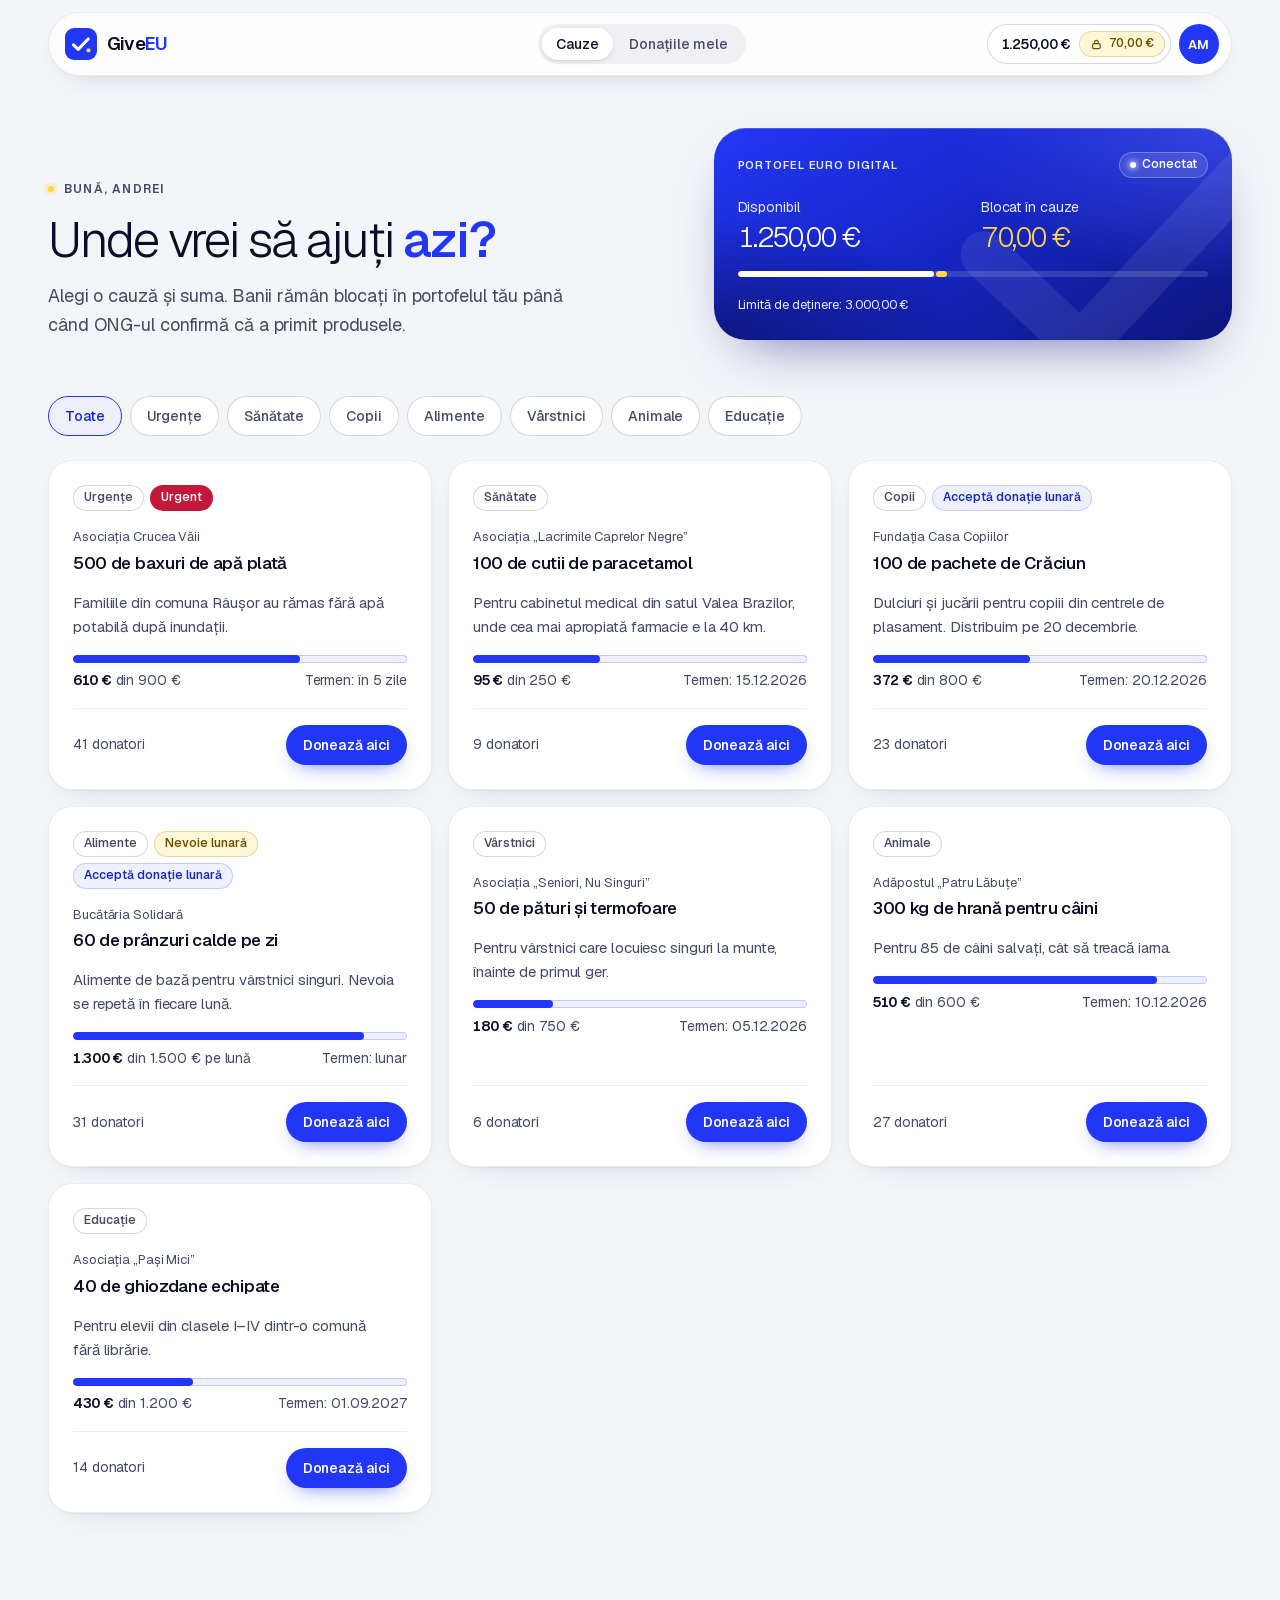
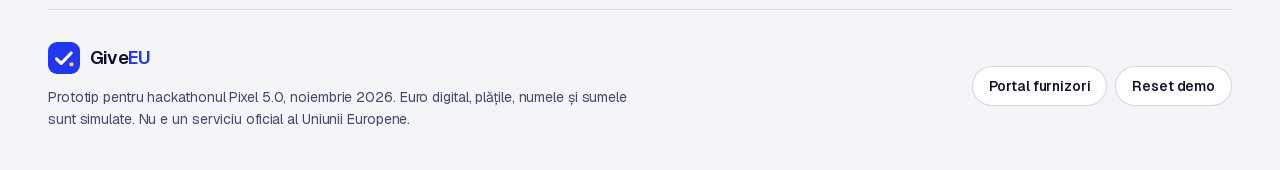
==== commit 63b9738f: "Unify the UI with one shared design system All three pages now use assets/giveeu.css and no page-lev" ====
--- a/donate.html
+++ b/donate.html
@@ -4,287 +4,57 @@
 <meta charset="utf-8">
 <meta name="viewport" content="width=device-width, initial-scale=1, viewport-fit=cover">
 <title>GiveEU · Donează</title>
+<meta name="theme-color" content="#f4f5f9">
+<link rel="icon" href="data:image/svg+xml,%3Csvg xmlns='http://www.w3.org/2000/svg' viewBox='0 0 32 32'%3E%3Crect width='32' height='32' rx='9' fill='%232236f5'/%3E%3Cpath d='M8.5 16.8l4.7 4.6 10-10.4' fill='none' stroke='white' stroke-width='3.1' stroke-linecap='round' stroke-linejoin='round'/%3E%3Crect x='21.6' y='20.4' width='3.8' height='3.8' rx='1' fill='%23ffd84a'/%3E%3C/svg%3E">
+<link rel="preload" href="assets/fonts/geist-latin.woff2" as="font" type="font/woff2" crossorigin>
+<link rel="stylesheet" href="assets/giveeu.css">
 <script>document.documentElement.classList.add('js')</script>
-<style>
-/* Aplicația donatorului (utilizator deja conectat): cauze, flux de plată din portofelul de euro digital, mulțumire, donațiile mele.
-   Tokenii și componentele sunt aceiași ca în index.html: fundal alb, albastru UE, accente galbene, Arial. */
-:root{
-  --bg:#ffffff; --surface:#ffffff; --band:#f2f5f9; --ink:#1f2430; --muted:#4f5563; --line:#d4d9e1;
-  --accent:#004494; --accent-soft:#e3ecf7; --on-accent:#ffffff; --gold:#ffd617; --hold:#7a5c00; --hold-soft:#fff5c7; --bad:#d0021b;
-  --deep:#003399; --deep-ink:#ffffff; --deep-muted:#d0dbf3;
-  --display:Arial,Helvetica,sans-serif;
-  --body:Arial,Helvetica,sans-serif;
-  --mono:Arial,Helvetica,sans-serif;
-  color-scheme:light;
-}
-*{box-sizing:border-box}
-html{scroll-behavior:smooth}
-@media (prefers-reduced-motion:reduce){html{scroll-behavior:auto}*{animation:none!important;transition:none!important}}
-body{margin:0;background:var(--bg);color:var(--ink);font:400 1.0625rem/1.6 var(--body)}
-h1,h2,h3,p,ul,ol,dl,dd,figure{margin:0}
-ul,ol{padding:0;list-style:none}
-a{color:var(--accent)}
-button,input,select{font:inherit;color:inherit}
-:focus-visible{outline:3px solid var(--accent);outline-offset:3px}
-[hidden]{display:none!important}
-.band{padding-left:max(16px,env(safe-area-inset-left,0px));padding-right:max(16px,env(safe-area-inset-right,0px));padding-block:3rem}
-.wrap{max-width:68rem;margin-inline:auto}
-h1,h2,h3{font-family:var(--display);text-wrap:balance;letter-spacing:-.01em}
-h1{font-size:clamp(2rem,5vw,3rem);line-height:1.08;font-weight:700}
-h2{font-size:clamp(1.5rem,3.6vw,2rem);line-height:1.15;font-weight:700}
-h3{font-size:1.2rem;font-weight:700;line-height:1.3}
-.muted{color:var(--muted)}
-.mono{font-family:var(--mono);font-variant-numeric:tabular-nums}
-.label{font:700 .78rem/1.2 var(--body);text-transform:uppercase;letter-spacing:.08em;color:var(--muted)}
-.btn{display:inline-flex;align-items:center;justify-content:center;gap:.5rem;min-height:3rem;padding:0 1.35rem;border-radius:4px;border:0;font-weight:700;text-decoration:none;cursor:pointer;transition:filter .15s,transform .15s;background:none}
-.btn--main{background:var(--accent);color:var(--on-accent)}
-.btn--main:hover{filter:brightness(1.12)}
-.btn--ghost{border:1.5px solid var(--ink);color:var(--ink)}
-.btn--ghost:hover{background:var(--band)}
-.btn--quiet{color:var(--accent);padding:0 .75rem;min-height:2.5rem}
-.btn[disabled]{opacity:.45;cursor:not-allowed;filter:none}
-.btn--sm{min-height:2.5rem;padding:0 1rem;font-size:.95rem}
-.card{background:var(--surface);border:1px solid var(--line);border-radius:6px}
-.pill{display:inline-flex;align-items:center;gap:.35rem;font:700 .78rem/1 var(--body);padding:.4rem .6rem;border-radius:4px;white-space:nowrap}
-.pill.ok{background:var(--accent-soft);color:var(--accent)}
-.pill.hold{background:var(--hold-soft);color:var(--hold)}
-.pill.no{background:color-mix(in srgb,var(--bad) 12%,transparent);color:var(--bad)}
-.pill.mid{background:var(--band);color:var(--muted);border:1px solid var(--line)}
-.meter{height:.6rem;border-radius:999px;background:var(--line);overflow:hidden}
-.meter i{display:block;height:100%;background:var(--accent);border-radius:999px;transition:width .9s cubic-bezier(.2,.7,.2,1)}
-
-/* antet aplicație */
-.top{position:sticky;top:env(safe-area-inset-top,0px);z-index:20;background:color-mix(in srgb,var(--bg) 92%,transparent);backdrop-filter:blur(8px);border-top:4px solid var(--accent);border-bottom:1px solid var(--line);
-  padding-left:max(16px,env(safe-area-inset-left,0px));padding-right:max(16px,env(safe-area-inset-right,0px));padding-block:.75rem}
-body::before{content:"";position:fixed;inset:0 0 auto;height:env(safe-area-inset-top,0px);z-index:21;background:var(--bg)}
-.top .wrap{display:flex;align-items:center;gap:1rem;flex-wrap:wrap}
-.logo{font:700 1.4rem/1 var(--display);color:var(--ink);text-decoration:none}
-.logo span{background:#003399;color:#ffd617;padding:.15rem .35rem;margin-left:.12rem;border-radius:3px}
-.tabs{display:flex;gap:.25rem;margin-right:auto;margin-left:.75rem}
-.tabs a{padding:.5rem .85rem;border-radius:4px;color:var(--muted);text-decoration:none;font-weight:700;font-size:.95rem}
-.tabs a:hover{color:var(--ink);background:var(--band)}
-.tabs a[aria-current="page"]{background:var(--accent-soft);color:var(--accent)}
-.walletchip{display:flex;align-items:center;gap:.6rem;padding:.35rem .5rem .35rem .85rem;border:1px solid var(--line);border-radius:4px;background:var(--surface);font-size:.9rem}
-.walletchip .mono{font-size:.95rem}
-.avatar{width:2.1rem;height:2.1rem;border-radius:50%;display:grid;place-items:center;background:#003399;color:#ffd617;font:700 .85rem/1 var(--display)}
-@media (max-width:700px){.walletchip .wl-locked{display:none}.tabs{margin-left:0;order:3;width:100%}}
-
-/* cap de pagină */
-.intro-band{background:var(--band);border-bottom:1px solid var(--line)}
-.hello{display:grid;gap:1.5rem;grid-template-columns:minmax(0,1.2fr) minmax(0,.8fr);align-items:end}
-@media (max-width:820px){.hello{grid-template-columns:minmax(0,1fr)}}
-.hello p{color:var(--muted);font-size:1.1rem;max-width:34rem;margin-top:.6rem}
-.wallet{padding:1.25rem 1.4rem;display:grid;gap:.85rem;border-top:4px solid var(--gold)}
-.wallet-head{display:flex;justify-content:space-between;align-items:center;gap:1rem}
-.wallet-nums{display:grid;grid-template-columns:1fr 1fr;gap:1rem}
-.wallet-nums div{display:grid;gap:.15rem}
-.wallet-nums .mono{font-size:1.45rem;line-height:1.2;font-weight:700}
-.wallet .lim{font-size:.85rem;color:var(--muted)}
-.limbar{display:flex;height:.45rem;border-radius:999px;background:var(--line);overflow:hidden}
-.limbar i{background:var(--accent)}
-.limbar b{background:var(--gold)}
-
-/* cauze */
-.chips{display:flex;flex-wrap:wrap;gap:.5rem;margin-block:0 1.25rem}
-.chip{min-height:2.5rem;padding:0 1rem;border-radius:4px;border:1.5px solid var(--line);background:var(--surface);cursor:pointer;font-weight:700;font-size:.92rem;color:var(--ink)}
-.chip:hover{border-color:var(--accent)}
-.chip[aria-pressed="true"]{background:var(--accent);border-color:var(--accent);color:var(--on-accent)}
-.causes{display:grid;gap:1.25rem;grid-template-columns:repeat(auto-fill,minmax(18.5rem,1fr))}
-.cause{padding:1.4rem;display:flex;flex-direction:column;gap:.75rem;position:relative;border-top:4px solid var(--accent)}
-.cause .tags{display:flex;flex-wrap:wrap;gap:.4rem}
-.cause .ngo{font-size:.9rem;color:var(--muted)}
-.cause p.desc{color:var(--muted);font-size:.98rem;display:-webkit-box;-webkit-line-clamp:2;-webkit-box-orient:vertical;overflow:hidden}
-.cause .nums{display:flex;justify-content:space-between;gap:1rem;font-size:.9rem;flex-wrap:wrap}
-.cause .nums .mono{font-weight:700}
-.cause .foot{margin-top:auto;display:flex;align-items:center;justify-content:space-between;gap:1rem;padding-top:.4rem}
-.cause .foot .muted{font-size:.88rem}
-.pill.urgent{background:var(--bad);color:#fff}
-
-/* animația butonului */
-.btn.press{transform:scale(.93)}
-.flycoin{position:fixed;z-index:60;width:2.2rem;height:2.2rem;margin:-1.1rem 0 0 -1.1rem;border-radius:50%;background:var(--gold);color:#003399;border:2px solid var(--hold);display:grid;place-items:center;font:700 1.1rem/1 var(--display);pointer-events:none;
-  box-shadow:0 6px 14px -4px color-mix(in srgb,var(--ink) 50%,transparent);animation:flycoin .55s cubic-bezier(.3,.7,.3,1) forwards}
-@keyframes flycoin{0%{transform:translateY(0) scale(.6);opacity:0}25%{opacity:1}100%{transform:translateY(-90px) scale(1.15) rotate(25deg);opacity:0}}
-
-/* panoul de plată */
-dialog.drawer{position:fixed;inset:0 0 0 auto;margin:0;width:min(31rem,100%);height:100%;max-height:none;max-width:none;border:0;border-left:1px solid var(--line);padding:0;background:var(--surface);color:var(--ink);overflow:hidden}
-dialog.drawer[open]{display:flex;flex-direction:column;animation:slidein .32s cubic-bezier(.2,.7,.2,1)}
-dialog::backdrop{background:color-mix(in srgb,#0b1a3a 45%,transparent);backdrop-filter:blur(2px)}
-@keyframes slidein{from{transform:translateX(100%)}to{transform:none}}
-.d-head{padding:1rem 1.25rem .9rem;border-top:4px solid var(--accent);border-bottom:1px solid var(--line);display:grid;gap:.75rem}
-.d-head .row{display:flex;justify-content:space-between;align-items:center;gap:1rem}
-.d-head .cause-t{font:700 1rem/1.3 var(--display)}
-.x{width:2.5rem;height:2.5rem;border-radius:4px;border:1px solid var(--line);background:var(--surface);cursor:pointer;font-size:1.2rem;line-height:1;flex:none}
-.x:hover{background:var(--band)}
-.stepbar{display:grid;grid-template-columns:repeat(3,1fr);gap:.35rem}
-.walletline{display:flex;justify-content:space-between;align-items:center;gap:1rem;padding:.9rem 1.1rem;border-radius:6px;border:1px solid var(--line);background:var(--band);font-size:.95rem}
-.spin{width:1.1rem;height:1.1rem;border-radius:50%;border:2.5px solid color-mix(in srgb,var(--deep-ink) 30%,transparent);border-top-color:var(--gold);animation:spin .8s linear infinite}
-@keyframes spin{to{transform:rotate(360deg)}}
-.stepbar i{height:.3rem;border-radius:999px;background:var(--line);transition:background .3s}
-.stepbar i.on{background:var(--accent)}
-.d-body{flex:1;overflow:auto;padding:1.5rem 1.25rem;display:grid;gap:1.25rem;align-content:start;position:relative}
-.d-body h2{font-size:1.6rem}
-.d-body .lead{color:var(--muted)}
-.d-foot{padding:1rem 1.25rem calc(1rem + env(safe-area-inset-bottom,0px));border-top:1px solid var(--line);display:flex;justify-content:space-between;gap:.75rem}
-.d-foot .btn--main{flex:1}
-.amts{display:grid;grid-template-columns:repeat(4,1fr);gap:.5rem}
-.amts label{position:relative}
-.amts input{position:absolute;inset:0;opacity:0;cursor:pointer}
-.amts span{display:grid;place-items:center;min-height:3.25rem;border-radius:4px;border:1.5px solid var(--line);font:700 1.1rem/1 var(--mono);background:var(--surface)}
-.amts input:checked+span{border-color:var(--accent);background:var(--accent);color:var(--on-accent)}
-.amts input:focus-visible+span{outline:3px solid var(--accent);outline-offset:2px}
-.field{display:grid;gap:.35rem}
-.field label{font-weight:700;font-size:.92rem}
-.field input,.field select{min-height:3rem;border-radius:4px;border:1.5px solid var(--line);background:var(--surface);padding:0 .9rem}
-.field input:focus,.field select:focus{border-color:var(--accent);outline:none;box-shadow:0 0 0 3px var(--accent-soft)}
-.field input{font:400 1.15rem/1 var(--mono)}
-.equiv{padding:1rem 1.1rem;border-radius:6px;background:var(--accent-soft);color:var(--ink);display:flex;gap:.75rem;align-items:center}
-.equiv b{color:var(--accent)}
-.equiv .ill{flex:none;width:40px;height:40px}
-.note{font-size:.92rem;color:var(--muted)}
-.warn{font-size:.93rem;padding:.85rem 1rem;border-radius:4px;background:color-mix(in srgb,var(--bad) 8%,transparent);border:1px solid color-mix(in srgb,var(--bad) 35%,transparent)}
-.sum{display:grid;gap:0}
-.sum div{display:flex;justify-content:space-between;gap:1rem;padding:.6rem 0;border-bottom:1px dashed var(--line);font-size:.97rem}
-.sum div:last-child{border-bottom:0}
-.sum dt{color:var(--muted)}
-.sum dd{text-align:right;font-weight:700}
-.how{display:grid;gap:.65rem}
-.how li{display:grid;grid-template-columns:1.6rem 1fr;gap:.6rem;font-size:.97rem}
-.how li span{width:1.6rem;height:1.6rem;border-radius:50%;display:grid;place-items:center;background:var(--accent);color:var(--on-accent);font:700 .8rem/1 var(--display)}
-.radios{border:0;padding:0;margin:0;display:grid;gap:.35rem}
-.radios legend{font-weight:700;font-size:.95rem;margin-bottom:.25rem;padding:0}
-.radios label{display:flex;gap:.6rem;align-items:center;min-height:2.4rem;cursor:pointer}
-.radios input,.agree input{width:1.15rem;height:1.15rem;accent-color:var(--accent);margin:0;flex:none}
-.agree{display:flex;gap:.7rem;align-items:flex-start;padding:1rem;border-radius:6px;border:1.5px solid var(--line);cursor:pointer;font-size:.97rem}
-.agree:has(input:checked){border-color:var(--accent);background:var(--accent-soft)}
-.agree input{margin-top:.2rem}
-
-/* autorizare */
-.walletapp{border-radius:10px;padding:1.4rem;background:var(--deep);color:var(--deep-ink);display:grid;gap:1rem;box-shadow:0 20px 40px -24px #001a4d}
-.walletapp .label{color:var(--deep-muted)}
-.walletapp .big{font:700 2.2rem/1 var(--mono)}
-.walletapp dl{display:grid;grid-template-columns:auto 1fr;gap:.35rem 1rem;font-size:.92rem}
-.walletapp dt{color:var(--deep-muted)}
-.walletapp dd{text-align:right}
-.auth{display:grid;justify-items:center;gap:.9rem;padding-block:.5rem;text-align:center}
-.lockwrap{display:grid;place-items:center;height:9rem;position:relative}
-.lockwrap svg{width:110px;height:130px;overflow:visible}
-.lockwrap .shackle{transform:translateY(-16px);transition:transform .45s cubic-bezier(.5,1.6,.5,1) .45s}
-.lockwrap.shut .shackle{transform:none}
-.lockwrap .dropcoin{transform:translateY(-70px);opacity:0;transition:transform .45s cubic-bezier(.4,0,.6,1),opacity .2s}
-.lockwrap.shut .dropcoin{transform:translateY(0);opacity:1}
-
-/* mulțumire */
-.thanks{text-align:center;justify-items:center}
-.thanks .seal{width:5.5rem;height:5.5rem;border-radius:50%;background:var(--accent);color:var(--on-accent);box-shadow:0 0 0 6px var(--gold);display:grid;place-items:center;animation:popin .6s cubic-bezier(.3,1.6,.5,1)}
-.thanks .seal svg{width:2.6rem;height:2.6rem}
-@keyframes popin{from{transform:scale(.3);opacity:0}}
-.thanks h2{font-size:clamp(1.9rem,6vw,2.4rem)}
-.impact{font-size:1.15rem;max-width:24rem}
-.impact b{color:var(--accent)}
-.progress-ba{width:100%;text-align:left;display:grid;gap:.5rem;padding:1.1rem;border-radius:6px;border:1px solid var(--line)}
-.progress-ba .row{display:flex;justify-content:space-between;gap:1rem;font-size:.93rem}
-.meter.ba{height:.8rem;display:flex}
-.meter.ba i{border-radius:0}
-.meter.ba b{display:block;height:100%;background:var(--gold);transition:width 1.1s cubic-bezier(.2,.7,.2,1) .35s}
-.earned{display:flex;flex-wrap:wrap;gap:.5rem;justify-content:center}
-.earned span{font-size:.9rem;padding:.45rem .8rem;border-radius:4px;border:1px solid var(--line);background:var(--band)}
-.earned span.new{border-color:var(--accent);background:var(--accent-soft);color:var(--accent);font-weight:700}
-.closed{padding:.9rem 1rem;border-radius:6px;background:var(--hold-soft);color:var(--ink);border:1px solid color-mix(in srgb,var(--hold) 35%,transparent);font-weight:700}
-.confetti{position:absolute;inset:0;pointer-events:none;overflow:hidden}
-.confetti i{position:absolute;top:-24px;width:10px;height:14px;border-radius:2px;animation:fall var(--t,1.8s) cubic-bezier(.3,.6,.5,1) var(--dl,0s) forwards}
-.confetti i.c{width:20px;height:20px;border-radius:50%;background:var(--gold);color:#003399;font:700 11px/20px var(--display);text-align:center}
-@keyframes fall{0%{transform:translate3d(0,0,0) rotate(0)}100%{transform:translate3d(var(--x,0),110vh,0) rotate(var(--r,540deg))}}
-
-/* donațiile mele */
-.stats{display:grid;grid-template-columns:repeat(auto-fit,minmax(11rem,1fr));gap:1rem;margin-top:1.75rem}
-.stat{padding:1.1rem 1.25rem;display:grid;gap:.2rem;border-top:4px solid var(--accent)}
-.stat .mono{font-size:1.6rem;line-height:1.2;font-weight:700}
-.dlist{display:grid;gap:1rem;margin-top:1.5rem}
-.don{padding:1.25rem 1.4rem;display:grid;gap:1rem}
-.don.fresh{animation:fresh 2.2s ease}
-@keyframes fresh{0%,30%{box-shadow:0 0 0 3px var(--gold)}100%{box-shadow:0 0 0 0 transparent}}
-.don-head{display:grid;grid-template-columns:minmax(0,1fr) auto;gap:.25rem 1rem;align-items:start}
-.don-head .amt{font:700 1.5rem/1.1 var(--mono);text-align:right}
-.don-head .sub{font-size:.9rem;color:var(--muted)}
-.don-head .pill{justify-self:end}
-.don-toggle{justify-self:start}
-.timeline{display:grid;gap:0}
-.timeline li{display:grid;grid-template-columns:1.5rem 1fr auto;gap:.85rem;align-items:start;position:relative;padding-bottom:1rem}
-.timeline li:last-child{padding-bottom:0}
-.timeline li::after{content:"";position:absolute;left:calc(.75rem - 1px);top:1.5rem;bottom:0;width:2px;background:var(--line)}
-.timeline li.done::after{background:var(--accent)}
-.timeline li:last-child::after{display:none}
-.dot{width:1.5rem;height:1.5rem;border-radius:50%;display:grid;place-items:center;font-size:.8rem;font-weight:700;background:var(--accent);color:var(--on-accent);position:relative;z-index:1}
-.dot.wait{background:var(--hold-soft);color:var(--hold);border:1.5px solid var(--hold)}
-.dot.todo{background:var(--surface);border:1.5px solid var(--line);color:var(--muted)}
-.timeline .t{display:grid;gap:.1rem;min-width:0}
-.timeline .t strong{font-weight:700}
-.timeline li.todo .t strong{color:var(--muted);font-weight:400}
-.timeline .t span{font-size:.9rem;color:var(--muted)}
-.timeline .d{font:400 .82rem/1.6 var(--mono);color:var(--muted)}
-.don-actions{display:flex;flex-wrap:wrap;gap:.5rem;align-items:center}
-.empty{padding:2rem;text-align:center;color:var(--muted)}
-
-/* chitanța */
-dialog.receipt{border:0;padding:0;border-radius:8px;border-top:4px solid var(--accent);width:min(30rem,calc(100% - 32px));max-height:calc(100% - 32px);background:var(--surface);color:var(--ink)}
-dialog.receipt[open]{animation:popin .35s cubic-bezier(.3,1.3,.5,1)}
-.rc{padding:1.5rem;display:grid;gap:1rem}
-.rc-row{display:flex;justify-content:space-between;gap:1rem;padding:.55rem 0;border-bottom:1px dashed var(--line)}
-.rc-row .mono{white-space:nowrap;font-weight:700}
-.photos{display:grid;grid-template-columns:repeat(3,1fr);gap:.5rem}
-.photos figure{aspect-ratio:4/3;border-radius:4px;background:var(--accent-soft);display:grid;place-items:center;position:relative;color:var(--accent)}
-.photos figcaption{position:absolute;left:.35rem;bottom:.35rem;font-size:.72rem;font-weight:700;background:var(--surface);color:var(--accent);padding:.15rem .4rem;border-radius:3px}
-
-footer{border-top:1px solid var(--line);font-size:.88rem;color:var(--muted);padding-block:2rem 3rem;margin-top:2rem}
-footer .wrap{display:flex;flex-wrap:wrap;gap:.75rem 2rem;justify-content:space-between;align-items:center}
-.sr{position:absolute;width:1px;height:1px;overflow:hidden;clip:rect(0 0 0 0);white-space:nowrap}
-
-.js .reveal{opacity:0;transform:translateY(18px);transition:opacity .5s ease,transform .6s cubic-bezier(.2,.7,.2,1);transition-delay:calc(var(--d,0)*60ms)}
-.js .reveal.in{opacity:1;transform:none}
-</style>
 </head>
 <body>
-
-<header class="top">
-  <div class="wrap">
-    <a class="logo" href="index.html" aria-label="GiveEU, pagina de prezentare">Give<span>EU</span></a>
-    <nav class="tabs" aria-label="Aplicație">
+<a class="skip" href="#continut">Sari la conținut</a>
+
+<header class="appbar" data-appbar>
+  <div class="appbar-in">
+    <a class="logo" href="index.html" aria-label="GiveEU, pagina de prezentare"><svg class="mark" viewBox="0 0 32 32" aria-hidden="true"><rect width="32" height="32" rx="9" fill="#2236f5"/><path d="M8.5 16.8l4.7 4.6 10-10.4" fill="none" stroke="#fff" stroke-width="3.1" stroke-linecap="round" stroke-linejoin="round"/><rect x="21.6" y="20.4" width="3.8" height="3.8" rx="1" fill="#ffd84a"/></svg><span class="logo-word">Give<b>EU</b></span></a>
+    <nav class="seg" aria-label="Aplicație">
       <a href="#cauze" data-tab="cauze">Cauze</a>
       <a href="#donatii" data-tab="donatii">Donațiile mele</a>
     </nav>
-    <div class="walletchip" aria-label="Portofelul tău de euro digital">
-      <span><span class="sr">Disponibil: </span><span class="mono" data-w-av></span></span>
-      <span class="pill hold wl-locked"><span aria-hidden="true">🔒</span><span class="mono" data-w-lk></span></span>
-      <span class="avatar" title="Andrei M." aria-label="Conectat ca Andrei M.">AM</span>
+    <div class="appbar-end">
+      <div class="walletchip" role="group" aria-label="Portofelul tău de euro digital">
+        <span><span class="sr">Disponibil: </span><span class="mono" data-w-av></span></span>
+        <span class="pill hold"><svg viewBox="0 0 24 24" aria-hidden="true" fill="none" stroke="currentColor" stroke-width="2.2" stroke-linecap="round" stroke-linejoin="round"><rect x="5" y="10.5" width="14" height="9.5" rx="2.5"/><path d="M8.5 10.5V8a3.5 3.5 0 0 1 7 0v2.5"/></svg><span class="sr">Blocat: </span><span class="mono" data-w-lk></span></span>
+      </div>
+      <span class="avatar" role="img" title="Andrei M." aria-label="Conectat ca Andrei M.">AM</span>
     </div>
   </div>
 </header>
 
-<main>
+<main id="continut">
   <!-- CAUZE -->
   <div id="view-cauze">
-    <section class="band intro-band" aria-labelledby="h-cauze">
-      <div class="wrap hello">
-        <div>
-          <span class="label">Bună, Andrei</span>
-          <h1 id="h-cauze" style="margin-top:.4rem">Unde vrei să ajuți azi?</h1>
-          <p>Alegi o cauză și suma. Banii rămân blocați în portofelul tău până când ONG-ul confirmă că a primit produsele.</p>
-        </div>
-        <div class="card wallet" aria-label="Portofel euro digital">
-          <div class="wallet-head"><span class="label">Portofel euro digital</span><span class="pill ok">Conectat</span></div>
-          <div class="wallet-nums">
-            <div><span class="muted" style="font-size:.88rem">Disponibil</span><span class="mono" data-w-av></span></div>
-            <div><span class="muted" style="font-size:.88rem">Blocat în cauze</span><span class="mono" style="color:var(--hold)" data-w-lk></span></div>
+    <section class="band" aria-labelledby="h-cauze">
+      <div class="wrap page-head">
+        <div class="intro">
+          <span class="eyebrow">Bună, Andrei</span>
+          <h1 id="h-cauze">Unde vrei să ajuți <em>azi?</em></h1>
+          <p>Alegi o cauză și suma. Banii rămân blocați în portofelul tău până când <span class="nb">ONG-ul</span> confirmă că a primit produsele.</p>
+        </div>
+        <div class="panel account" role="group" aria-label="Portofel euro digital">
+          <div class="account-head"><span class="label">Portofel euro digital</span><span class="pill ok dot-live">Conectat</span></div>
+          <div class="account-nums">
+            <div><span class="muted">Disponibil</span><span class="mono" data-w-av></span></div>
+            <div><span class="muted">Blocat în cauze</span><span class="mono" style="color:var(--hold)" data-w-lk></span></div>
           </div>
           <div class="limbar" aria-hidden="true"><i data-w-bar-av></i><b data-w-bar-lk></b></div>
-          <span class="lim">Limită de deținere: <span class="mono">3.000,00 €</span></span>
+          <span class="lim">Limită de deținere: <span class="mono">3.000,00&nbsp;€</span></span>
         </div>
       </div>
     </section>
 
-    <section class="band" aria-label="Cauze deschise">
+    <section class="band" aria-labelledby="h-open">
       <div class="wrap">
+        <h2 class="sr-only" id="h-open">Cauze deschise</h2>
         <div class="chips" role="group" aria-label="Filtrează după nevoie" data-chips></div>
         <div class="causes" data-causes></div>
       </div>
@@ -294,18 +64,22 @@
   <!-- DONAȚIILE MELE -->
   <section class="band" id="view-donatii" aria-labelledby="h-don" hidden>
     <div class="wrap">
-      <span class="label">Donațiile mele</span>
-      <h1 id="h-don" style="margin-top:.4rem">Fiecare euro, urmărit până la destinație</h1>
+      <span class="eyebrow">Donațiile mele</span>
+      <h1 id="h-don" class="page-h1">Fiecare euro, <em>urmărit până la destinație</em></h1>
       <div class="stats" data-stats></div>
+      <h2 class="sr-only">Istoricul donațiilor</h2>
       <ul class="dlist" data-dlist></ul>
     </div>
   </section>
 </main>
 
-<footer class="band" style="padding-block:2rem 3rem">
+<footer class="site-foot">
   <div class="wrap">
-    <span><strong style="color:var(--ink)">GiveEU</strong> · prototip pentru hackathonul Pixel 5.0, noiembrie 2026. Euro digital, plățile, numele și sumele sunt simulate. Nu e un serviciu oficial al Uniunii Europene.</span>
-    <div style="display:flex;flex-wrap:wrap;gap:.5rem">
+    <div class="brand">
+      <a class="logo" href="index.html" aria-label="GiveEU, pagina de prezentare"><svg class="mark" viewBox="0 0 32 32" aria-hidden="true"><rect width="32" height="32" rx="9" fill="#2236f5"/><path d="M8.5 16.8l4.7 4.6 10-10.4" fill="none" stroke="#fff" stroke-width="3.1" stroke-linecap="round" stroke-linejoin="round"/><rect x="21.6" y="20.4" width="3.8" height="3.8" rx="1" fill="#ffd84a"/></svg><span>Give<b>EU</b></span></a>
+      <p>Prototip pentru hackathonul Pixel 5.0, noiembrie 2026. Euro digital, plățile, numele și sumele sunt simulate. Nu e un serviciu oficial al Uniunii Europene.</p>
+    </div>
+    <div class="links">
       <a class="btn btn--ghost btn--sm" href="suppliers.html">Portal furnizori</a>
       <button class="btn btn--ghost btn--sm" type="button" data-reset>Reset demo</button>
     </div>
@@ -317,7 +91,7 @@
   <div class="d-head">
     <div class="row">
       <div style="min-width:0"><span class="label" data-p-step>Pasul 1 din 4</span><p class="cause-t" data-p-cause></p></div>
-      <button class="x" type="button" data-p-close aria-label="Închide">×</button>
+      <button class="x" type="button" data-p-close aria-label="Închide"><svg viewBox="0 0 24 24" width="18" height="18" aria-hidden="true"><path d="M6 6l12 12M18 6 6 18" fill="none" stroke="currentColor" stroke-width="2" stroke-linecap="round"/></svg></button>
     </div>
     <div class="stepbar" aria-hidden="true"><i></i><i></i><i></i></div>
   </div>
@@ -363,7 +137,7 @@
     ['Companie aleasă de ONG', 'ONG-ul a ales cine cumpără și livrează'],
     ['Livrare confirmată', 'ONG-ul a primit produsele și a încărcat poze'],
     ['Plată eliberată', 'Abia acum banii au plecat din portofelul tău'],
-    ['Chitanță de impact', 'Ce s-a cumpărat, de la cine și cu cât']
+    ['Raport de impact', 'Ce s-a cumpărat, de la cine și cu cât']
   ];
   const LIMIT = 3000;
 
@@ -473,7 +247,7 @@
         <p class="note">Cauzei îi mai lipsesc <span class="mono">${eur(missing(F.cause), 0)}</span>.</p>`;
       const upd = () => {
         const e = amountEur(), box = $('[data-err]', pBody);
-        $('[data-equiv]', pBody).innerHTML = e > 0 ? `<svg class="ill" viewBox="0 0 40 40" aria-hidden="true"><circle cx="20" cy="20" r="18" fill="var(--gold)" stroke="var(--hold)" stroke-width="2"/><text x="20" y="27" text-anchor="middle" fill="#003399" style="font:700 19px var(--display)">€</text></svg><span><span class="mono">${eur(e)}</span> înseamnă ${equivText(c, e)}.</span>` : '<span>Alege o sumă.</span>';
+        $('[data-equiv]', pBody).innerHTML = e > 0 ? `<svg class="ill" viewBox="0 0 40 40" aria-hidden="true"><rect width="40" height="40" rx="12" fill="var(--blue)"/><text x="20" y="27" text-anchor="middle" fill="#fff" style="font:500 19px var(--font)">€</text><rect x="29" y="5" width="6" height="6" rx="1.5" fill="var(--sun)"/></svg><span><span class="mono">${eur(e)}</span> înseamnă ${equivText(c, e)}.</span>` : '<span>Alege o sumă.</span>';
         const tooMuch = e > S.wallet.available;
         box.hidden = !tooMuch;
         box.textContent = tooMuch ? `Ai doar ${eur(S.wallet.available)} disponibili în portofel. Alege o sumă mai mică.` : '';
@@ -533,7 +307,7 @@
     pFoot.hidden = true;
     pBody.innerHTML = `
       <div><h2 id="pay-title">Se blochează banii</h2><p class="lead">Creăm plata condiționată în portofelul tău de euro digital.</p></div>
-      <div class="walletapp">
+      <div class="panel walletapp">
         <div style="display:flex;justify-content:space-between;align-items:center"><span class="label">Portofel euro digital · Andrei M.</span><span class="label">Simulare</span></div>
         <div><span class="label">Plată condiționată</span><div class="big">${eur(amountEur())}</div></div>
         <dl><dt>Către</dt><dd>${c.ngo}</dd><dt>Se eliberează</dt><dd>la confirmarea livrării</dd><dt>Expiră</dt><dd>${deadlineTxt(c)}, apoi retur</dd></dl>
@@ -545,9 +319,9 @@
     await wait(1100);
     $('[data-auth]', pBody).innerHTML = `
       <div class="lockwrap" data-lock><svg viewBox="0 0 110 130" aria-hidden="true">
-        <path class="shackle" d="M30 58V40a25 25 0 0 1 50 0v18" fill="none" stroke="var(--deep-ink)" stroke-width="9" stroke-linecap="round"/>
-        <rect x="14" y="56" width="82" height="68" rx="10" fill="var(--gold)"/>
-        <g class="dropcoin"><circle cx="55" cy="88" r="16" fill="#003399"/><text x="55" y="95" text-anchor="middle" fill="var(--gold)" style="font:700 18px var(--display)">€</text></g>
+        <path class="shackle" d="M30 58V40a25 25 0 0 1 50 0v18" fill="none" stroke="#fff" stroke-width="8" stroke-linecap="round"/>
+        <rect x="14" y="56" width="82" height="68" rx="18" fill="rgba(255,255,255,.14)" stroke="rgba(255,255,255,.55)" stroke-width="1.5"/>
+        <g class="dropcoin"><circle cx="55" cy="90" r="15" fill="var(--sun)"/><text x="55" y="96.5" text-anchor="middle" fill="#0b1140" style="font:600 17px var(--font)">€</text></g>
       </svg></div>
       <span class="label" aria-live="polite">Bani blocați pentru cauză</span>`;
     await wait(60);
@@ -594,7 +368,7 @@
           <div class="row muted"><span>${eur(S.funded[c.id], 0)} din ${eur(c.target, 0)}</span><span>${S.donors[c.id]} donatori</span></div>
         </div>
         <div class="earned">${badges.join('')}</div>
-        <p class="note">Banii stau blocați în portofelul tău. Te anunțăm la fiecare pas, până la chitanța de impact.</p>
+        <p class="note">Banii stau blocați în portofelul tău. Te anunțăm la fiecare pas, până la raportul de impact.</p>
         <div style="display:grid;gap:.6rem;width:100%">
           <button class="btn btn--main" type="button" data-go-don>Vezi donațiile mele</button>
           <button class="btn btn--ghost" type="button" data-go-causes>Înapoi la cauze</button>
@@ -609,7 +383,7 @@
 
   function confetti(box) {
     if (reduce.matches || !box) return;
-    const colors = ['var(--accent)', 'var(--gold)', '#003399', 'var(--accent-soft)'];
+    const colors = ['var(--blue)', 'var(--blue-hi)', '#9aa6ff', 'var(--blue-lo)', '#c9d0ff'];
     let html = '';
     for (let i = 0; i < 46; i++) {
       const coin = i % 6 === 0;
@@ -624,10 +398,10 @@
   const dlist = $('[data-dlist]'), statsEl = $('[data-stats]');
   const open = new Set();
   function statusPill(d) {
-    if (d.stage >= 5) return '<span class="pill ok">Chitanță primită</span>';
+    if (d.stage >= 5) return '<span class="pill ok">Raport primit</span>';
     if (d.stage >= 4) return '<span class="pill ok">Plată eliberată</span>';
     if (d.stage >= 1) return `<span class="pill hold">${STAGES[d.stage][0]}</span>`;
-    return '<span class="pill hold">🔒 Bani blocați</span>';
+    return '<span class="pill hold"><svg viewBox=\"0 0 24 24\" aria-hidden=\"true\" fill=\"none\" stroke=\"currentColor\" stroke-width=\"2.2\" stroke-linecap=\"round\" stroke-linejoin=\"round\"><rect x=\"5\" y=\"10.5\" width=\"14\" height=\"9.5\" rx=\"2.5\"/><path d=\"M8.5 10.5V8a3.5 3.5 0 0 1 7 0v2.5\"/></svg>Bani blocați</span>';
   }
   function renderDonations() {
     const total = S.donations.reduce((s, d) => s + d.eur, 0);
@@ -636,14 +410,14 @@
     statsEl.innerHTML = `
       <div class="card stat"><span class="label">Ai donat</span><span class="mono">${eur(total)}</span></div>
       <div class="card stat"><span class="label">Cauze susținute</span><span class="mono">${causes}</span></div>
-      <div class="card stat"><span class="label">Chitanțe primite</span><span class="mono">${receipts}</span></div>
+      <div class="card stat"><span class="label">Rapoarte primite</span><span class="mono">${receipts}</span></div>
       <div class="card stat"><span class="label">Puncte de impact</span><span class="mono">${S.points} p</span></div>`;
     if (!S.donations.length) { dlist.innerHTML = '<li class="card empty">Încă nu ai donat. <a href="#cauze">Alege o cauză</a>.</li>'; return; }
     dlist.innerHTML = S.donations.map(d => {
       const c = byId[d.cause], isOpen = open.has(d.id) || d.fresh;
       const steps = STAGES.map(([t, s], i) => {
         const cls = i < d.stage || (i === d.stage && d.stage === 5) ? 'done' : i === d.stage ? 'now' : 'todo';
-        const dot = cls === 'done' ? '<span class="dot">✓</span>' : cls === 'now' ? '<span class="dot wait">•</span>' : `<span class="dot todo">${i + 1}</span>`;
+        const dot = cls === 'done' ? '<span class="dot" aria-hidden="true">✓</span>' : cls === 'now' ? '<span class="dot wait">•</span>' : `<span class="dot todo">${i + 1}</span>`;
         const date = d.dates[i] ? fmtDate(d.dates[i]) : cls === 'now' ? 'acum' : '';
         return `<li class="${cls === 'done' ? 'done' : cls}">${dot}<span class="t"><strong>${t}</strong><span>${s}</span></span><span class="d">${date}</span></li>`;
       }).join('');
@@ -656,7 +430,7 @@
         <div ${isOpen ? '' : 'hidden'} style="display:grid;gap:1rem">
           <ol class="timeline">${steps}</ol>
           <div class="don-actions">
-            ${d.stage >= 5 ? `<button class="btn btn--main btn--sm" type="button" data-receipt="${d.id}">Vezi chitanța</button>` : `<button class="btn btn--ghost btn--sm" type="button" data-advance="${d.id}">Demo: pasul următor</button>`}
+            ${d.stage >= 5 ? `<button class="btn btn--main btn--sm" type="button" data-receipt="${d.id}">Vezi raportul</button>` : `<button class="btn btn--ghost btn--sm" type="button" data-advance="${d.id}">Demo: pasul următor</button>`}
           </div>
         </div>
       </li>`;
@@ -682,26 +456,26 @@
     open.add(id); save(); renderWallet(); renderDonations();
   }
 
-  /* ---------- chitanța ---------- */
+  /* ---------- raportul de impact ---------- */
   const rcDlg = $('#receipt');
   function showReceipt(id) {
     const d = S.donations.find(x => x.id === id), c = byId[d.cause], r = d.receipt;
     const what = r.items >= 1 ? qty(r.items, c.one, c.many) : c.part;
     $('[data-rc]').innerHTML = `
       <div style="display:flex;justify-content:space-between;align-items:start;gap:1rem">
-        <div><span class="label">Chitanță de impact</span><h2 id="rc-title" style="margin-top:.3rem">${c.title}</h2><p class="muted" style="font-size:.92rem">${c.ngo}</p></div>
-        <button class="x" type="button" data-rc-close aria-label="Închide">×</button>
+        <div><span class="eyebrow">Raport de impact</span><h2 id="rc-title" style="margin-top:.6rem">${c.title}</h2><p class="muted" style="font-size:.92rem">${c.ngo}</p></div>
+        <button class="x" type="button" data-rc-close aria-label="Închide"><svg viewBox="0 0 24 24" width="18" height="18" aria-hidden="true"><path d="M6 6l12 12M18 6 6 18" fill="none" stroke="currentColor" stroke-width="2" stroke-linecap="round"/></svg></button>
       </div>
       <div>
         <div class="rc-row"><span>Donația ta</span><span class="mono">${eur(d.eur)}</span></div>
         <div class="rc-row"><span>${what}, de la ${c.supplier}</span><span class="mono">${eur(r.paid)}</span></div>
         <div class="rc-row"><span>Rest, ${d.left === 'retur' ? 'întors în portofelul tău' : 'rămas la aceeași cauză'}</span><span class="mono">${eur(r.rest)}</span></div>
       </div>
-      <div class="photos" aria-label="Poze de la livrare, confirmate de ONG">
+      <div class="photos" role="group" aria-label="Poze de la livrare, confirmate de ONG">
         ${[1, 2, 3].map(() => '<figure><svg viewBox="0 0 24 24" width="28" height="28" fill="none" stroke="currentColor" stroke-width="2" aria-hidden="true"><rect x="3" y="7" width="18" height="13" rx="2"/><circle cx="12" cy="13.5" r="3.5"/><path d="M9 7l1-2h4l1 2"/></svg><figcaption>✓ Verificat</figcaption></figure>').join('')}
       </div>
       <div><span class="label">Traseul banilor</span>
-        <ol class="timeline" style="margin-top:.75rem">${STAGES.map(([t], i) => `<li class="done"><span class="dot">✓</span><span class="t"><strong>${t}</strong></span><span class="d">${fmtDate(d.dates[i])}</span></li>`).join('')}</ol>
+        <ol class="timeline" style="margin-top:.75rem">${STAGES.map(([t], i) => `<li class="done"><span class="dot" aria-hidden="true">✓</span><span class="t"><strong>${t}</strong></span><span class="d">${fmtDate(d.dates[i])}</span></li>`).join('')}</ol>
       </div>
       <p class="note">Factura e emisă pe numele ONG-ului. Sumele și pozele sunt simulate în prototip.</p>`;
     $('[data-rc-close]').addEventListener('click', () => rcDlg.close());
@@ -728,5 +502,9 @@
   renderWallet(); renderChips(); renderCauses(); renderDonations(); route();
 })();
 </script>
+<script>
+// bara de sus: umbră după scroll (la fel ca pe pagina de prezentare)
+(() => { const bar = document.querySelector('[data-appbar]'); const f = () => bar.toggleAttribute('data-scrolled', scrollY > 8); addEventListener('scroll', f, { passive: true }); f(); })();
+</script>
 </body>
 </html>
--- a/assets/giveeu.css
+++ b/assets/giveeu.css
@@ -0,0 +1,602 @@
+/* ==========================================================================
+   GiveEU · un singur sistem de design pentru tot site-ul.
+   index.html, donate.html și suppliers.html folosesc doar acest fișier.
+
+   Reguli:
+   1. Două suprafețe: card alb pe fundal gri-rece și panou albastru (mereu același).
+   2. Sticla apare doar peste culoare: bara de sus și elementele de pe panoul albastru.
+   3. Galbenul e doar tentă: punctul din logo și din etichete, plus starea
+      „bani blocați / în așteptare”.
+   4. Un singur font (Geist), o singură scară de raze, umbre și spații.
+   5. Culorile textului sunt opace, ca să aibă contrast sigur (WCAG AA) și pe gradient.
+   Font: Geist, SIL Open Font License 1.1, găzduit local.
+   ========================================================================== */
+
+@font-face{font-family:'Geist';font-style:normal;font-weight:100 900;font-display:swap;src:url(fonts/geist-latin.woff2) format('woff2');unicode-range:U+0000-00FF,U+0131,U+0152-0153,U+02BB-02BC,U+02C6,U+02DA,U+02DC,U+0304,U+0308,U+0329,U+2000-206F,U+20AC,U+2122,U+2191,U+2193,U+2212,U+2215,U+FEFF,U+FFFD}
+@font-face{font-family:'Geist';font-style:normal;font-weight:100 900;font-display:swap;src:url(fonts/geist-latin-ext.woff2) format('woff2');unicode-range:U+0100-02BA,U+02BD-02C5,U+02C7-02CC,U+02CE-02D7,U+02DD-02FF,U+0304,U+0308,U+0329,U+1D00-1DBF,U+1E00-1E9F,U+1EF2-1EFF,U+2020,U+20A0-20AB,U+20AD-20C4,U+2113,U+2C60-2C7F,U+A720-A7FF}
+
+/* ── 1. tokeni ─────────────────────────────────────────────────────────── */
+:root{
+  /* albastru (alb pe --blue: 7,2:1) */
+  --blue:#2236f5; --blue-hover:#3a4cff; --blue-ink:#1626c9; --blue-50:#eef0ff; --blue-line:rgba(34,54,245,.2);
+  /* text și suprafețe (toate perechile trec AA) */
+  --ink:#0b0e26; --ink-2:#454a68; --ink-3:#5c6180;
+  --bg:#f4f5f9; --surface:#fff; --tile:#f4f5f9;
+  --line:rgba(11,14,38,.08); --line-2:rgba(11,14,38,.16);
+  /* stări */
+  --sun:#ffd84a; --sun-50:#fff7d6; --sun-ink:#6b5000; --sun-line:rgba(150,110,0,.24);
+  --rose:#c4183a; --rose-50:#fdeef1; --rose-line:rgba(196,24,58,.24);
+  /* formă */
+  --r-sm:12px; --r-md:16px; --r-lg:24px; --r-xl:32px;
+  --sh-card:0 1px 2px rgba(11,14,38,.04),0 12px 32px -20px rgba(11,14,38,.2);
+  --sh-pop:0 32px 80px -28px rgba(6,10,51,.45);
+  --sh-blue:0 8px 20px -10px rgba(34,54,245,.75);
+  --font:'Geist',ui-sans-serif,system-ui,-apple-system,'Segoe UI',Roboto,'Helvetica Neue',Arial,sans-serif;
+  --ease:cubic-bezier(.2,.7,.2,1);
+  --gl:max(20px,env(safe-area-inset-left,0px)); --gr:max(20px,env(safe-area-inset-right,0px));
+  /* aliasuri folosite de scripturile aplicațiilor */
+  --accent:var(--blue); --accent-soft:var(--blue-50); --on-accent:#fff;
+  --gold:var(--sun); --hold:var(--sun-ink); --hold-soft:var(--sun-50); --bad:var(--rose);
+  --deep:#0b1478; --deep-ink:#fff; --deep-muted:#e6e9ff; --muted:var(--ink-2); --band:var(--bg);
+  --display:var(--font); --body:var(--font);
+  color-scheme:light;
+}
+
+/* ── 2. bază ───────────────────────────────────────────────────────────── */
+*,*::before,*::after{box-sizing:border-box}
+html{-webkit-text-size-adjust:100%;text-size-adjust:100%;scroll-behavior:smooth;scroll-padding-top:6.5rem}
+body{margin:0;min-height:100vh;background:var(--bg);color:var(--ink);font:400 1rem/1.6 var(--font);letter-spacing:-.006em;-webkit-font-smoothing:antialiased;-moz-osx-font-smoothing:grayscale;overflow-x:clip}
+h1,h2,h3,h4,p,ul,ol,dl,dd,figure,blockquote{margin:0}
+ul,ol{padding:0;list-style:none}
+p{text-wrap:pretty}
+img{max-width:100%;height:auto}
+a{color:var(--blue-ink);text-underline-offset:.2em;text-decoration-thickness:1px}
+button,input,select,textarea{font:inherit;color:inherit;letter-spacing:inherit}
+[hidden]{display:none!important}
+::selection{background:var(--blue);color:#fff}
+:focus-visible{outline:2px solid var(--blue);outline-offset:2px}
+.panel :focus-visible{outline-color:#fff}
+
+/* ── 3. tipografie ─────────────────────────────────────────────────────── */
+h1,h2,h3,h4{font-weight:400;color:var(--ink);text-wrap:balance}
+.title-xl{font-size:clamp(2.5rem,5.4vw,4.4rem);line-height:1.03;font-weight:300;letter-spacing:-.048em}
+h1,.title-lg{font-size:clamp(2rem,3.9vw,3.2rem);line-height:1.07;font-weight:300;letter-spacing:-.042em}
+h2,.title-md{font-size:clamp(1.375rem,2.2vw,1.625rem);line-height:1.18;font-weight:400;letter-spacing:-.03em}
+h3,.title-sm{font-size:1.0625rem;line-height:1.35;font-weight:550;letter-spacing:-.018em}
+:is(h1,h2,.title-xl,.title-lg,.title-md) em{font-style:normal;font-weight:550;color:var(--blue)}
+.panel :is(h1,h2,.title-xl,.title-lg,.title-md) em{color:#fff}
+.lead{font-size:1.125rem;line-height:1.6;color:var(--ink-2)}
+.muted{color:var(--ink-2)}
+.small{font-size:.875rem}
+.nb{white-space:nowrap}
+.mono{font-variant-numeric:tabular-nums;letter-spacing:-.02em}
+.eyebrow{display:inline-flex;align-items:center;gap:.6rem;font:600 .75rem/1.35 var(--font);letter-spacing:.1em;text-transform:uppercase;color:var(--ink-2)}
+.eyebrow::before{content:"";flex:none;width:.4rem;height:.4rem;border-radius:2px;background:var(--sun);box-shadow:0 0 0 3px rgba(255,216,74,.25)}
+.label{font:600 .6875rem/1.35 var(--font);letter-spacing:.08em;text-transform:uppercase;color:var(--ink-2)}
+.sr,.sr-only{position:absolute!important;width:1px;height:1px;padding:0;margin:-1px;overflow:hidden;clip:rect(0 0 0 0);white-space:nowrap;border:0}
+.skip{position:fixed;z-index:100;left:1rem;top:-5rem;padding:.75rem 1.1rem;border-radius:999px;background:var(--ink);color:#fff;font-weight:550;text-decoration:none;transition:top .2s}
+.skip:focus{top:max(1rem,env(safe-area-inset-top,0px))}
+
+/* ── 4. așezare ────────────────────────────────────────────────────────── */
+.wrap{width:100%;max-width:74rem;margin-inline:auto}
+.section{padding:clamp(4.5rem,9vw,7.5rem) var(--gr) 0 var(--gl)}
+.band{padding:2.5rem var(--gr) 0 var(--gl)}
+.section-head{display:grid;gap:1rem;justify-items:start;max-width:44rem;margin-bottom:clamp(2.25rem,4.5vw,3.25rem)}
+.split-2{display:grid;grid-template-columns:minmax(0,1fr) minmax(0,1fr);gap:clamp(2rem,5vw,5rem);align-items:center}
+.split-2.top{align-items:start}
+.split-2>.section-head{margin-bottom:0}
+.grid-3{display:grid;grid-template-columns:repeat(3,minmax(0,1fr));gap:1rem}
+.grid-4{display:grid;grid-template-columns:repeat(4,minmax(0,1fr));gap:1rem}
+.grid-2{display:grid;grid-template-columns:repeat(2,minmax(0,1fr));gap:1rem}
+@media (max-width:1080px){.grid-4{grid-template-columns:repeat(2,minmax(0,1fr))}}
+@media (max-width:900px){.split-2,.grid-3{grid-template-columns:minmax(0,1fr)}}
+@media (max-width:640px){.grid-4,.grid-2{grid-template-columns:minmax(0,1fr)}}
+
+/* ── 5. suprafețe ──────────────────────────────────────────────────────── */
+.card{position:relative;background:var(--surface);border:1px solid var(--line);border-radius:var(--r-lg);box-shadow:var(--sh-card)}
+.tile{background:var(--tile);border-radius:var(--r-md)}
+/* panoul albastru: același peste tot (hero, CTA, portofel, cont firmă, autorizare) */
+.panel{position:relative;isolation:isolate;overflow:hidden;border-radius:var(--r-xl);color:#fff;
+  background:
+    radial-gradient(90% 120% at 100% 0%,rgba(70,90,255,.6),rgba(70,90,255,0) 60%),
+    radial-gradient(80% 100% at 0% 100%,rgba(4,8,60,.55),rgba(4,8,60,0) 60%),
+    linear-gradient(150deg,#2236f5 0%,#1626c9 45%,#0b1478 100%);
+  box-shadow:inset 0 1px 0 rgba(255,255,255,.18),0 24px 60px -30px rgba(11,20,120,.7);
+  --ink:#fff; --ink-2:#e6e9ff; --ink-3:#e6e9ff; --line:rgba(255,255,255,.16); --line-2:rgba(255,255,255,.3);
+  --tile:rgba(255,255,255,.1); --hold:var(--sun)}
+.panel::before{content:"";position:absolute;inset:0;z-index:-1;pointer-events:none;opacity:.08;mix-blend-mode:overlay;
+  background-image:url("data:image/svg+xml,%3Csvg xmlns='http://www.w3.org/2000/svg' width='160' height='160'%3E%3Cfilter id='n'%3E%3CfeTurbulence type='fractalNoise' baseFrequency='.9' numOctaves='2' stitchTiles='stitch'/%3E%3C/filter%3E%3Crect width='100%25' height='100%25' filter='url(%23n)'/%3E%3C/svg%3E")}
+.panel::after{content:"";position:absolute;z-index:-1;pointer-events:none;right:-8%;bottom:-18%;width:min(62%,560px);aspect-ratio:5/4;
+  background:url("data:image/svg+xml,%3Csvg xmlns='http://www.w3.org/2000/svg' viewBox='0 0 600 480'%3E%3Cpath d='M60 250 240 420 560 80' fill='none' stroke='white' stroke-opacity='.08' stroke-width='88' stroke-linecap='round' stroke-linejoin='round'/%3E%3C/svg%3E") center/contain no-repeat}
+.panel .tile{background:rgba(255,255,255,.1);border:1px solid rgba(255,255,255,.18);-webkit-backdrop-filter:blur(16px);backdrop-filter:blur(16px)}
+/* un card alb așezat pe panou își păstrează culorile de suprafață luminoasă */
+.panel .card{--ink:#0b0e26;--ink-2:#454a68;--ink-3:#5c6180;--line:rgba(11,14,38,.08);--line-2:rgba(11,14,38,.16);--tile:#f4f5f9;--hold:var(--sun-ink);color:var(--ink);box-shadow:0 40px 80px -36px rgba(4,8,60,.75)}
+.panel .card :focus-visible{outline-color:var(--blue)}
+
+/* ── 6. comenzi ────────────────────────────────────────────────────────── */
+.btn{--h:2.75rem;display:inline-flex;align-items:center;justify-content:center;gap:.5rem;min-height:var(--h);padding:0 1.25rem;border-radius:999px;border:1px solid transparent;background:none;color:inherit;
+  font:550 .9375rem/1 var(--font);letter-spacing:-.01em;text-decoration:none;white-space:nowrap;cursor:pointer;
+  transition:background-color .2s,border-color .2s,box-shadow .2s,color .2s,transform .2s var(--ease)}
+.btn svg{width:1.1em;height:1.1em;flex:none}
+.btn:active{transform:scale(.98)}
+.btn--main{background:var(--blue);color:#fff;box-shadow:var(--sh-blue)}
+.btn--main:hover{background:var(--blue-hover)}
+.btn--ghost{background:var(--surface);color:var(--ink);border-color:var(--line-2)}
+.btn--ghost:hover{border-color:rgba(11,14,38,.34)}
+.btn--quiet{--h:2.5rem;color:var(--blue-ink);padding:0 .875rem}
+.btn--quiet:hover{background:var(--blue-50)}
+.btn--sm{--h:2.5rem;padding:0 1rem;font-size:.875rem}
+.btn[disabled]{opacity:.42;cursor:not-allowed;transform:none;box-shadow:none}
+.panel .btn--main{background:#fff;color:var(--blue-ink);box-shadow:0 10px 24px -12px rgba(4,8,60,.6)}
+.panel .btn--main:hover{background:var(--blue-50)}
+.panel .btn--ghost{background:rgba(255,255,255,.1);color:#fff;border-color:rgba(255,255,255,.34);-webkit-backdrop-filter:blur(12px);backdrop-filter:blur(12px)}
+.panel .btn--ghost:hover{background:rgba(255,255,255,.18);border-color:rgba(255,255,255,.5)}
+/* buton rotund cu iconiță: închide, notificări, meniu */
+.icon-btn,.x,.bell,.menu-btn{position:relative;width:2.5rem;height:2.5rem;flex:none;display:grid;place-items:center;padding:0;border-radius:50%;border:1px solid var(--line-2);background:var(--surface);color:var(--ink);cursor:pointer;transition:border-color .2s,background-color .2s}
+:is(.icon-btn,.x,.bell,.menu-btn):hover{border-color:rgba(11,14,38,.34)}
+:is(.icon-btn,.x,.bell,.menu-btn) svg{width:1.15rem;height:1.15rem}
+/* iconiță în pătrat: aceeași peste tot */
+.ibox,.aico,.sico{width:2.5rem;height:2.5rem;flex:none;display:grid;place-items:center;border-radius:var(--r-sm);background:var(--blue-50);color:var(--blue)}
+:is(.ibox,.aico,.sico) svg{width:1.25rem;height:1.25rem;fill:none;stroke:currentColor;stroke-width:1.75;stroke-linecap:round;stroke-linejoin:round}
+.panel :is(.ibox,.aico,.sico){background:rgba(255,255,255,.14);color:#fff}
+
+/* ── 7. etichete de stare: albastru = confirmat, galben = în așteptare, roșu = problemă ── */
+.pill{display:inline-flex;align-items:center;gap:.375rem;min-height:1.625rem;padding:.25rem .625rem;border-radius:999px;border:1px solid transparent;font:550 .75rem/1.15 var(--font);letter-spacing:0;white-space:nowrap}
+.pill svg{width:.8rem;height:.8rem;flex:none}
+.pill.ok{background:var(--blue-50);color:var(--blue-ink);border-color:var(--blue-line)}
+.pill.hold{background:var(--sun-50);color:var(--sun-ink);border-color:var(--sun-line)}
+.pill.no{background:var(--rose-50);color:var(--rose);border-color:var(--rose-line)}
+.pill.mid{background:var(--surface);color:var(--ink-2);border-color:var(--line-2)}
+.pill.urgent{background:var(--rose);color:#fff}
+.pill.acct{background:var(--surface);color:var(--ink);border-color:var(--line-2);min-height:2.5rem;padding:0 .875rem;font-size:.8125rem}
+.pill.acct::before{content:"";width:.4rem;height:.4rem;border-radius:2px;background:var(--sun);box-shadow:0 0 0 1px var(--sun-line)}
+.panel :not(.card *).pill.ok,.panel :not(.card *).pill.mid{background:rgba(255,255,255,.12);color:#fff;border-color:rgba(255,255,255,.26)}
+/* notă colorată: aceeași formă pentru info, așteptare, eroare */
+.callout,.equiv,.wnext,.agent,.closed,.warn,.kind-hero,.mybid{padding:.875rem 1rem;border-radius:var(--r-md);font-size:.9375rem;line-height:1.5;color:var(--ink);border:1px solid transparent}
+.callout,.equiv,.kind-hero,.mybid{background:var(--blue-50);border-color:var(--blue-line)}
+.callout.sun,.wnext,.agent,.closed{background:var(--sun-50);border-color:var(--sun-line)}
+.warn{background:var(--rose-50);border-color:var(--rose-line)}
+.note{font-size:.875rem;color:var(--ink-2)}
+
+/* ── 8. date ───────────────────────────────────────────────────────────── */
+.meter{height:.5rem;border-radius:999px;background:var(--blue-50);overflow:hidden;box-shadow:inset 0 0 0 1px var(--blue-line)}
+.meter i{display:block;height:100%;border-radius:inherit;background:var(--blue);transition:width .9s var(--ease)}
+.timeline{display:grid}
+.timeline li{display:grid;grid-template-columns:1.5rem minmax(0,1fr) auto;gap:.875rem;align-items:start;position:relative;padding-bottom:1rem}
+.timeline li:last-child{padding-bottom:0}
+.timeline li::after{content:"";position:absolute;left:calc(.75rem - 1px);top:1.75rem;bottom:.25rem;width:2px;border-radius:2px;background:var(--line-2)}
+.timeline li.done::after{background:var(--blue)}
+.timeline li:last-child::after{display:none}
+.dot{position:relative;z-index:1;width:1.5rem;height:1.5rem;border-radius:50%;display:grid;place-items:center;background:var(--blue);color:#fff;font:600 .6875rem/1 var(--font)}
+.dot svg{width:.8rem;height:.8rem}
+.dot.wait{background:var(--sun-50);color:var(--sun-ink);box-shadow:inset 0 0 0 1.5px var(--sun-ink)}
+.dot.todo{background:var(--surface);color:var(--ink-3);box-shadow:inset 0 0 0 1.5px var(--line-2)}
+.timeline .t{display:grid;gap:.125rem;min-width:0}
+.timeline .t strong{font-weight:550;letter-spacing:-.015em}
+.timeline li.todo .t strong{color:var(--ink-3);font-weight:450}
+.timeline .t span{font-size:.875rem;color:var(--ink-2)}
+.timeline .d{font-size:.75rem;line-height:1.9;font-variant-numeric:tabular-nums;color:var(--ink-3);white-space:nowrap}
+.stats{display:grid;grid-template-columns:repeat(auto-fit,minmax(9.5rem,1fr));gap:1rem;margin-top:2rem}
+.stat{padding:1.25rem;display:grid;gap:.5rem}
+.stat .mono{font-size:1.75rem;line-height:1.1;font-weight:300;letter-spacing:-.045em}
+.empty{padding:2.25rem;text-align:center;color:var(--ink-2)}
+
+/* ── 9. bara de sus: aceeași componentă pe toate paginile ──────────────── */
+.appbar{position:sticky;top:0;z-index:50;padding:max(.75rem,env(safe-area-inset-top,0px)) var(--gr) .75rem var(--gl)}
+.appbar-in{position:relative;max-width:74rem;margin-inline:auto;height:4rem;padding:0 .75rem 0 1rem;display:grid;grid-template-columns:1fr auto 1fr;align-items:center;gap:1rem;border-radius:999px;
+  background:rgba(255,255,255,.78);border:1px solid var(--line);box-shadow:0 1px 2px rgba(11,14,38,.04),0 12px 32px -22px rgba(11,14,38,.3);
+  -webkit-backdrop-filter:blur(20px) saturate(180%);backdrop-filter:blur(20px) saturate(180%);transition:background-color .25s,box-shadow .25s}
+.appbar[data-scrolled] .appbar-in{background:rgba(255,255,255,.9);box-shadow:0 1px 2px rgba(11,14,38,.05),0 16px 40px -20px rgba(11,14,38,.35)}
+.logo{justify-self:start;display:inline-flex;align-items:center;gap:.6rem;color:var(--ink);text-decoration:none;font:600 1.125rem/1 var(--font);letter-spacing:-.035em;border-radius:10px}
+.logo .mark{width:2rem;height:2rem;flex:none}
+.logo b{font-weight:600;color:var(--blue)}
+.appbar-end{justify-self:end;display:flex;align-items:center;gap:.5rem}
+.appbar-in>.seg{justify-self:center}
+/* segmente: navigația din bară (secțiuni sau file) */
+.seg{display:flex;gap:2px;padding:4px;border-radius:999px;background:rgba(11,14,38,.05)}
+.seg a{display:flex;align-items:center;height:2rem;padding:0 .875rem;border-radius:999px;color:var(--ink-2);font-size:.875rem;font-weight:500;text-decoration:none;white-space:nowrap;transition:background-color .2s,color .2s,box-shadow .2s}
+.seg a:hover{color:var(--ink)}
+.seg a[aria-current]{background:var(--surface);color:var(--ink);box-shadow:0 1px 2px rgba(11,14,38,.08),0 2px 8px -4px rgba(11,14,38,.2)}
+.avatar{width:2.5rem;height:2.5rem;flex:none;border-radius:50%;display:grid;place-items:center;background:var(--blue);color:#fff;font:600 .8125rem/1 var(--font);letter-spacing:.02em}
+.walletchip{display:flex;align-items:center;gap:.5rem;height:2.5rem;padding:0 .3125rem 0 .875rem;border-radius:999px;background:var(--surface);border:1px solid var(--line-2);font-size:.875rem;font-weight:550}
+.walletchip .mono{font-variant-numeric:tabular-nums}
+.bell .count{position:absolute;top:-.25rem;right:-.25rem;min-width:1.25rem;height:1.25rem;padding:0 .3rem;border-radius:999px;background:var(--rose);color:#fff;font:600 .6875rem/1.25rem var(--font);text-align:center;box-shadow:0 0 0 2px var(--surface)}
+.bell.ring svg{animation:ring .9s ease 2}
+@keyframes ring{0%,100%{transform:rotate(0)}20%{transform:rotate(16deg)}40%{transform:rotate(-14deg)}60%{transform:rotate(8deg)}80%{transform:rotate(-4deg)}}
+.menu-btn{display:none}
+.menu-btn[aria-expanded="true"] .open,.menu-btn:not([aria-expanded="true"]) .close{display:none}
+.menu{position:absolute;left:0;right:0;top:calc(100% + .5rem);display:grid;gap:2px;padding:.5rem;border-radius:var(--r-lg);background:var(--surface);border:1px solid var(--line);box-shadow:var(--sh-pop)}
+.menu a{display:flex;align-items:center;min-height:3rem;padding:0 1rem;border-radius:var(--r-sm);color:var(--ink);font-weight:500;text-decoration:none}
+.menu a:hover{background:var(--bg)}
+.menu a[aria-current]{background:var(--blue-50);color:var(--blue-ink)}
+@media (max-width:960px){
+  .appbar-in{grid-template-columns:auto 1fr auto}
+  .appbar .seg.sections{display:none}
+  .menu-btn{display:grid}
+}
+@media (max-width:720px){
+  .appbar-in{padding:0 .5rem 0 .75rem;gap:.5rem;height:3.5rem}
+  .appbar .logo-word,.walletchip,.appbar .pill.acct{display:none}
+  .appbar .seg{justify-self:center}
+  .appbar .seg a{padding:0 .75rem}
+  .appbar .avatar,.appbar :is(.bell,.menu-btn){width:2.25rem;height:2.25rem}
+}
+@media (max-width:400px){.appbar .seg a{padding:0 .55rem;font-size:.8125rem}.appbar-end:has(.bell) .avatar{display:none}}
+@media (max-width:340px){.appbar .appbar-end>.btn{display:none}}
+
+/* ── 10. cap de pagină în aplicații ────────────────────────────────────── */
+.page-head{display:grid;gap:2rem;grid-template-columns:minmax(0,1.1fr) minmax(0,.9fr);align-items:end}
+@media (max-width:900px){.page-head{grid-template-columns:minmax(0,1fr)}}
+.page-head .intro{display:grid;gap:1rem;justify-items:start}
+.page-head .intro p{color:var(--ink-2);font-size:1.125rem;max-width:34rem}
+.account{padding:1.5rem;display:grid;gap:1.125rem}
+.account-head{display:flex;justify-content:space-between;align-items:center;gap:.75rem;flex-wrap:wrap}
+.account .label{color:#e6e9ff}
+.account-nums{display:grid;grid-template-columns:1fr 1fr;gap:1rem}
+.account-nums div{display:grid;gap:.25rem}
+.account-nums .muted{font-size:.875rem}
+.account-nums .mono{font-size:clamp(1.375rem,5.5vw,1.75rem);line-height:1.1;font-weight:300;letter-spacing:-.045em;white-space:nowrap}
+.account .foot-row{padding-top:1rem;border-top:1px solid var(--line);font-size:.8125rem;color:var(--ink-2)}
+.dot-live::before{content:"";width:.4rem;height:.4rem;border-radius:50%;background:#fff;box-shadow:0 0 6px 1px rgba(255,255,255,.8)}
+.sec-h{display:flex;align-items:center;gap:1rem;margin:3.5rem 0 1.25rem}
+.sec-h:first-child{margin-top:0}
+.sec-h h2{margin-top:.25rem}
+
+/* ── 11. carduri din aplicații ─────────────────────────────────────────── */
+.cards{display:grid;gap:1rem;grid-template-columns:repeat(auto-fill,minmax(19rem,1fr))}
+.item{padding:1.5rem;display:flex;flex-direction:column;gap:1rem}
+.item .tags,.ahead .tags{display:flex;flex-wrap:wrap;gap:.375rem}
+.item .kicker,.cause .ngo,.auction .ngo{font-size:.8125rem;color:var(--ink-2);margin-bottom:.25rem}
+.item .desc{color:var(--ink-2);font-size:.9375rem}
+.item .foot{margin-top:auto;display:flex;align-items:center;justify-content:space-between;gap:1rem;padding-top:1rem;border-top:1px solid var(--line)}
+.item .facts{display:grid;grid-template-columns:1fr 1fr;gap:.5rem}
+.item .facts div{display:grid;gap:.25rem;padding:.75rem .875rem;border-radius:var(--r-sm);background:var(--tile)}
+.item .facts .mono{font-size:1rem;font-weight:550}
+.list{display:grid;gap:1rem}
+.row-head{display:grid;grid-template-columns:minmax(0,1fr) auto;gap:.25rem 1rem;align-items:start}
+.row-head .sub{font-size:.875rem;color:var(--ink-2);margin-top:.125rem}
+.row-head .amt{font-size:1.5rem;line-height:1.1;font-weight:300;letter-spacing:-.04em;font-variant-numeric:tabular-nums;text-align:right}
+.row-head .pill{justify-self:end}
+.fresh{animation:fresh 2.2s ease}
+@keyframes fresh{0%,30%{box-shadow:0 0 0 2px var(--blue),0 0 0 7px rgba(255,216,74,.4)}100%{box-shadow:var(--sh-card)}}
+
+/* ── 12. formulare ─────────────────────────────────────────────────────── */
+.field{display:grid;gap:.375rem}
+.field label{font-weight:550;font-size:.875rem}
+.field input,.field select,.field textarea{min-height:3rem;border-radius:var(--r-sm);border:1px solid var(--line-2);background:var(--surface);padding:0 1rem;font-size:1rem;font-variant-numeric:tabular-nums;transition:border-color .2s,box-shadow .2s}
+.field textarea{min-height:5rem;padding:.75rem 1rem;resize:vertical;line-height:1.5}
+.field ::placeholder{color:var(--ink-3);opacity:1}
+.field input:hover,.field textarea:hover{border-color:rgba(11,14,38,.34)}
+.field input:focus,.field select:focus,.field textarea:focus{border-color:var(--blue);outline:2px solid var(--blue);outline-offset:0}
+.choice{display:grid;grid-template-columns:repeat(4,1fr);gap:.5rem;border:0;padding:0;margin:0}
+.agree{display:flex;gap:.75rem;align-items:flex-start;padding:1rem;border-radius:var(--r-md);background:var(--surface);border:1px solid var(--line-2);cursor:pointer;font-size:.9375rem;transition:border-color .2s,background-color .2s}
+.agree:has(input:checked){background:var(--blue-50);border-color:var(--blue)}
+.agree input,.radios input{width:1.125rem;height:1.125rem;accent-color:var(--blue);margin:.2rem 0 0;flex:none}
+.radios{border:0;padding:0;margin:0;display:grid;gap:.25rem}
+.radios legend{font-weight:550;font-size:.9375rem;margin-bottom:.375rem;padding:0}
+.radios label{display:flex;gap:.625rem;align-items:center;min-height:2.75rem;cursor:pointer}
+.radios input{margin:0}
+.how{display:grid;gap:.75rem}
+.how li{display:grid;grid-template-columns:1.5rem 1fr;gap:.75rem;font-size:.9375rem}
+.how li span{width:1.5rem;height:1.5rem;border-radius:50%;display:grid;place-items:center;background:var(--blue-50);color:var(--blue-ink);font:600 .75rem/1 var(--font);box-shadow:inset 0 0 0 1px var(--blue-line)}
+
+/* ── 13. dialoguri ─────────────────────────────────────────────────────── */
+dialog{color:var(--ink)}
+dialog::backdrop{background:rgba(6,10,51,.4);-webkit-backdrop-filter:blur(4px);backdrop-filter:blur(4px)}
+dialog.drawer{position:fixed;inset:.75rem .75rem .75rem auto;margin:0;width:min(32rem,calc(100% - 1.5rem));height:calc(100% - 1.5rem);max-width:none;max-height:none;padding:0;overflow:hidden;
+  border:1px solid var(--line);border-radius:var(--r-xl);background:var(--surface);box-shadow:var(--sh-pop)}
+dialog.drawer[open]{display:flex;flex-direction:column;animation:slidein .35s var(--ease)}
+@media (max-width:560px){dialog.drawer{inset:0;width:100%;height:100%;border-radius:0;border:0}}
+@keyframes slidein{from{transform:translateX(16px);opacity:0}}
+.d-head{padding:1.25rem 1.5rem 1rem;border-bottom:1px solid var(--line);display:grid;gap:1rem}
+.d-head .row{display:flex;justify-content:space-between;align-items:center;gap:1rem}
+.d-head .cause-t{font-weight:550;letter-spacing:-.015em;margin-top:.25rem}
+.stepbar{display:grid;grid-template-columns:repeat(3,1fr);gap:.375rem}
+.stepbar i{height:.25rem;border-radius:999px;background:var(--line);transition:background-color .3s}
+.stepbar i.on{background:var(--blue)}
+.d-body{flex:1;overflow:auto;padding:1.5rem;display:grid;gap:1.25rem;align-content:start;position:relative}
+.d-body .lead{font-size:1rem;margin-top:.375rem}
+.d-foot{padding:1rem 1.5rem calc(1rem + env(safe-area-inset-bottom,0px));border-top:1px solid var(--line);display:flex;justify-content:space-between;gap:.75rem}
+.d-foot .btn--main{flex:1}
+dialog.receipt,dialog.win,dialog.explain{padding:0;border:1px solid var(--line);border-radius:var(--r-xl);width:min(31rem,calc(100% - 2rem));max-height:calc(100% - 2rem);background:var(--surface);box-shadow:var(--sh-pop)}
+dialog.receipt[open],dialog.win[open],dialog.explain[open]{animation:popin .35s var(--ease)}
+@keyframes popin{from{transform:translateY(10px);opacity:0}}
+.dlg-head{display:flex;justify-content:space-between;align-items:flex-start;gap:1rem}
+.dlg-head h2{margin-top:.5rem}
+
+/* ── 14. confirmări ────────────────────────────────────────────────────── */
+.seal{position:relative;width:4.5rem;height:4.5rem;border-radius:50%;display:grid;place-items:center;color:#fff;background:var(--blue);box-shadow:0 0 0 8px var(--blue-50),var(--sh-blue);animation:sealin .6s var(--ease)}
+.seal::after{content:"";position:absolute;right:.2rem;top:.3rem;width:.55rem;height:.55rem;border-radius:2px;background:var(--sun);box-shadow:0 0 0 3px var(--surface)}
+.seal svg{width:2rem;height:2rem}
+@keyframes sealin{from{transform:scale(.7);opacity:0}}
+.impact{font-size:1.125rem;max-width:25rem;line-height:1.5}
+.impact b{color:var(--blue-ink);font-weight:600}
+.earned{display:flex;flex-wrap:wrap;gap:.375rem;justify-content:center}
+.earned span{display:inline-flex;align-items:center;min-height:2rem;padding:0 .75rem;border-radius:999px;font-size:.8125rem;background:var(--surface);border:1px solid var(--line-2)}
+.earned span.new{background:var(--blue-50);color:var(--blue-ink);border-color:var(--blue-line);font-weight:550}
+.confetti{position:absolute;inset:0;pointer-events:none;overflow:hidden;z-index:2}
+.confetti i{position:absolute;top:-20px;width:6px;height:10px;border-radius:2px;animation:fall var(--t,1.8s) cubic-bezier(.3,.6,.5,1) var(--dl,0s) forwards}
+.confetti i.c{width:7px;height:7px;background:var(--sun);font-size:0;color:transparent}
+@keyframes fall{0%{transform:translate3d(0,0,0) rotate(0)}100%{transform:translate3d(var(--x,0),110vh,0) rotate(var(--r,540deg));opacity:.2}}
+.toast{position:fixed;left:50%;bottom:calc(1.25rem + env(safe-area-inset-bottom,0px));transform:translateX(-50%);z-index:70;display:flex;gap:.625rem;align-items:center;width:max-content;max-width:calc(100% - 2rem);padding:.875rem 1.125rem;border-radius:var(--r-md);background:var(--ink);color:#fff;font-size:.9375rem;box-shadow:var(--sh-pop);animation:popin .3s var(--ease)}
+.toast::before{content:"";flex:none;width:.4rem;height:.4rem;border-radius:2px;background:var(--sun)}
+
+/* ── 15. subsol ────────────────────────────────────────────────────────── */
+.site-foot{padding:clamp(4rem,8vw,6rem) var(--gr) calc(2.5rem + env(safe-area-inset-bottom,0px)) var(--gl);font-size:.875rem;color:var(--ink-2)}
+.site-foot .wrap{display:flex;flex-wrap:wrap;gap:1.25rem 2rem;justify-content:space-between;align-items:center;padding-top:2rem;border-top:1px solid var(--line)}
+.site-foot .brand{display:grid;gap:.75rem;max-width:38rem}
+.site-foot .links{display:flex;flex-wrap:wrap;gap:.5rem}
+
+/* ── 16. mișcare ───────────────────────────────────────────────────────── */
+.js .reveal{opacity:0;transform:translateY(12px);transition:opacity .6s ease calc(var(--d,0)*60ms),transform .7s var(--ease) calc(var(--d,0)*60ms)}
+.js .reveal.in{opacity:1;transform:none}
+
+/* ── 17. preferințe de accesibilitate ──────────────────────────────────── */
+@media (prefers-reduced-motion:reduce){
+  html{scroll-behavior:auto}
+  *,*::before,*::after{animation-duration:.01ms!important;animation-iteration-count:1!important;transition-duration:.01ms!important;transition-delay:0s!important}
+}
+@media (prefers-reduced-transparency:reduce){
+  .appbar-in,.panel .tile,.panel .btn--ghost{-webkit-backdrop-filter:none;backdrop-filter:none}
+  .appbar-in{background:var(--surface)}
+  .panel .tile{background:#2b3ccf}
+}
+@media (prefers-contrast:more){
+  :root{--ink-2:#2c3150;--ink-3:#363b5c;--line:rgba(11,14,38,.3);--line-2:rgba(11,14,38,.55)}
+  .panel{--ink-2:#fff;--ink-3:#fff;background:#0b1478}
+  .panel::before,.panel::after{display:none}
+  .appbar-in{background:var(--surface)}
+}
+@media (forced-colors:active){
+  .card,.panel,.btn,.pill,.appbar-in,.walletchip,.agree,.seg a[aria-current],.callout,.equiv,.wnext,.agent,.closed,.warn,.kind-hero,.mybid,dialog{border:1px solid CanvasText}
+  .meter i,.stepbar i.on,.dot{forced-color-adjust:none}
+}
+
+/* ==========================================================================
+   Pagina de prezentare (index.html)
+   ========================================================================== */
+.hero{padding:.5rem var(--gr) 0 var(--gl)}
+.hero .panel{padding:clamp(2rem,5.5vw,5rem);display:grid;grid-template-columns:minmax(0,1.08fr) minmax(0,.92fr);gap:clamp(2.5rem,5vw,4.5rem);align-items:center}
+@media (max-width:960px){.hero .panel{grid-template-columns:minmax(0,1fr)}}
+.hero-copy{display:grid;gap:1.5rem;justify-items:start}
+.hero-copy .eyebrow{color:#e6e9ff}
+.hero-copy .lead{max-width:33rem}
+.cta-row{display:flex;flex-wrap:wrap;gap:.75rem}
+.hero-facts{display:flex;flex-wrap:wrap;gap:.75rem 1.5rem;font-size:.9375rem;color:var(--ink-2)}
+.hero-facts li{display:inline-flex;align-items:center;gap:.5rem}
+.hero-facts svg{width:1.25rem;height:1.25rem;padding:.25rem;border-radius:50%;background:rgba(255,255,255,.16);color:#fff}
+.track{padding:clamp(1.25rem,2.5vw,1.75rem);display:grid;gap:1.5rem}
+.track-head{display:flex;justify-content:space-between;align-items:flex-end;gap:.75rem 1rem;flex-wrap:wrap}
+.track-head .amt{margin-top:.5rem;font-size:3.25rem;line-height:.95;font-weight:300;letter-spacing:-.06em}
+.split-mini{display:grid;gap:.625rem;padding-top:1.25rem;border-top:1px solid var(--line)}
+.split-mini .bar{display:flex;gap:3px;height:.5rem}
+.split-mini .bar i{flex:170;border-radius:999px;background:var(--blue)}
+.split-mini .bar b{flex:30;border-radius:999px;background:var(--sun);box-shadow:inset 0 0 0 1px var(--sun-line)}
+.split-mini .row{display:flex;justify-content:space-between;gap:1rem;font-size:.8125rem;color:var(--ink-2)}
+.split-mini .row>span{display:inline-flex;align-items:center}
+.split-mini .row>span::before{content:"";width:.5rem;height:.5rem;margin-right:.45rem;border-radius:2px;background:var(--blue)}
+.split-mini .row>span+span::before{background:var(--sun);box-shadow:inset 0 0 0 1px var(--sun-ink)}
+
+.problems li{display:grid;grid-template-columns:2.5rem minmax(0,1fr);gap:1rem;padding-block:1.5rem;border-top:1px solid var(--line)}
+.problems li:first-child{border-top:0;padding-top:0}
+.problems .num{font-size:.875rem;line-height:1.6;font-weight:600;color:var(--blue-ink);font-variant-numeric:tabular-nums}
+.problems p{color:var(--ink-2);margin-top:.375rem}
+.sticky-head{position:sticky;top:7rem}
+@media (max-width:900px){.sticky-head{position:static}}
+
+.feature{padding:1.5rem;display:flex;flex-direction:column;gap:.75rem}
+.feature .top{display:flex;justify-content:space-between;align-items:flex-start;margin-bottom:1rem}
+.feature .step{font-size:.8125rem;font-weight:600;color:var(--ink-3);font-variant-numeric:tabular-nums}
+.feature p{color:var(--ink-2);font-size:.9375rem}
+.feature .btn--quiet{align-self:flex-start;margin:auto 0 0 -.875rem;padding-top:0}
+.feature .ticks{margin-bottom:.75rem}
+.ticks{display:grid;gap:.625rem}
+.ticks li{display:grid;grid-template-columns:1.125rem minmax(0,1fr);gap:.625rem;color:var(--ink-2);font-size:.9375rem}
+.ticks svg{width:1.125rem;height:1.125rem;color:var(--blue);margin-top:.2rem}
+
+.example{padding:clamp(1.25rem,3vw,2rem);display:grid;gap:2rem}
+.split{display:flex;gap:4px;min-height:3rem;font-size:.875rem;font-weight:550}
+.split div{display:flex;align-items:center;padding:0 1rem;border-radius:var(--r-sm);white-space:nowrap;min-width:0}
+.split .paid{flex:170 1 0;background:var(--blue);color:#fff}
+.split .left{flex:30 0 auto;min-width:4.5rem;justify-content:center;padding:0 .5rem;background:var(--sun-50);color:var(--sun-ink);box-shadow:inset 0 0 0 1px var(--sun-line)}
+.legend{display:grid;gap:1rem}
+.legend li{display:grid;grid-template-columns:4.25rem minmax(0,1fr);gap:1rem;align-items:baseline;color:var(--ink-2);font-size:.9375rem}
+.legend .mono{font-size:1.0625rem;font-weight:550;color:var(--ink)}
+.example .callout{display:grid;grid-template-columns:auto minmax(0,1fr);gap:.75rem}
+.example .callout svg{width:1.125rem;height:1.125rem;margin-top:.15rem;color:var(--blue);fill:none;stroke:currentColor;stroke-width:1.75;stroke-linecap:round;stroke-linejoin:round}
+.example .callout b{font-weight:600}
+.bids{display:grid}
+.bid{display:grid;grid-template-columns:minmax(0,1fr) auto;gap:.25rem 1rem;align-items:center;padding-block:1rem;border-bottom:1px solid var(--line)}
+.bid:first-child{padding-top:0}
+.bid:last-child{border-bottom:0;padding-bottom:0}
+.bid .name{font-weight:550}
+.bid .why-t{grid-column:1/-1;font-size:.875rem;color:var(--ink-2)}
+.bid .pill{justify-self:end}
+
+.monthly-card{padding:1.5rem;display:grid;gap:1.25rem}
+.sub-row{display:flex;justify-content:space-between;align-items:baseline;gap:.5rem 1rem;flex-wrap:wrap}
+.sub-amt{font-size:3.25rem;line-height:1;font-weight:300;letter-spacing:-.06em}
+.js .monthly-card .meter i{width:0!important;transition:width 1.4s var(--ease) .3s}
+.js .monthly-card.in .meter i{width:87%!important}
+.monthly-card .callout{display:grid;grid-template-columns:auto minmax(0,1fr);gap:.75rem}
+.monthly-card .callout svg{width:1.125rem;height:1.125rem;margin-top:.15rem;color:var(--sun-ink);fill:none;stroke:currentColor;stroke-width:1.9;stroke-linecap:round;stroke-linejoin:round}
+
+.badges{display:flex;flex-wrap:wrap;gap:.5rem;margin-top:1.75rem}
+.badges li{display:inline-flex;align-items:center;gap:.5rem;min-height:2.25rem;padding:0 .875rem;border-radius:999px;background:var(--surface);border:1px solid var(--line-2);font-size:.875rem;font-weight:500}
+.badges li::before{content:"";width:.375rem;height:.375rem;border-radius:2px;background:var(--blue)}
+.board{padding:.5rem}
+.board li{display:grid;grid-template-columns:1.5rem 2.5rem minmax(0,1fr) auto;gap:.875rem;align-items:center;padding:.75rem .875rem;border-radius:var(--r-md)}
+.board li+li{margin-top:2px}
+.board .pos{font-size:.875rem;font-weight:550;color:var(--ink-3);text-align:center;font-variant-numeric:tabular-nums}
+.board .av{width:2.5rem;height:2.5rem;border-radius:50%;display:grid;place-items:center;font-size:.75rem;font-weight:600;color:var(--ink-2);background:var(--bg)}
+.board .nm{font-weight:550;min-width:0}
+.board .nm small{display:block;font-size:.8125rem;font-weight:400;color:var(--ink-2)}
+.board .pts{font-weight:550}
+.board .me{background:var(--blue-50);box-shadow:inset 0 0 0 1px var(--blue-line)}
+.board .me .av{background:var(--blue);color:#fff}
+.board .me .pos,.board .me .pts{color:var(--blue-ink)}
+
+.faq{padding:.25rem 1.5rem}
+.faq details+details{border-top:1px solid var(--line)}
+.faq summary{display:flex;justify-content:space-between;align-items:center;gap:1rem;min-height:4rem;padding:1rem 0;cursor:pointer;list-style:none;font-weight:550;letter-spacing:-.015em;border-radius:var(--r-sm)}
+.faq summary::-webkit-details-marker{display:none}
+.pm{position:relative;flex:none;width:2rem;height:2rem;border-radius:50%;background:var(--blue-50);color:var(--blue);transition:transform .3s var(--ease),background-color .3s,color .3s}
+.pm::before,.pm::after{content:"";position:absolute;left:50%;top:50%;width:.75rem;height:1.5px;margin:-.75px 0 0 -.375rem;border-radius:2px;background:currentColor}
+.pm::after{transform:rotate(90deg)}
+.faq details[open] .pm{transform:rotate(45deg);background:var(--blue);color:#fff}
+.faq details p{padding:0 3rem 1.25rem 0;margin-top:-.25rem;color:var(--ink-2)}
+
+.cta .panel{padding:clamp(3rem,7vw,5.5rem) clamp(1.5rem,5vw,4rem);text-align:center}
+.cta .inner{display:grid;gap:1.25rem;justify-items:center;max-width:40rem;margin-inline:auto}
+.cta .cta-row{justify-content:center}
+
+/* ==========================================================================
+   Aplicațiile (donate.html, suppliers.html)
+   ========================================================================== */
+.band+.band{padding-top:3.5rem}
+.page-h1{margin-top:1rem}
+
+/* filtre */
+.chips{display:flex;flex-wrap:wrap;gap:.5rem;margin:0 0 1.5rem}
+.chip{min-height:2.5rem;padding:0 1rem;border-radius:999px;border:1px solid var(--line-2);background:var(--surface);color:var(--ink-2);font-size:.875rem;font-weight:500;cursor:pointer;transition:border-color .2s,background-color .2s,color .2s}
+.chip:hover{color:var(--ink);border-color:rgba(11,14,38,.34)}
+.chip[aria-pressed="true"]{background:var(--blue-50);color:var(--blue-ink);border-color:var(--blue)}
+
+/* portofel și cont de firmă (panou) */
+.limbar{display:flex;gap:2px;height:.375rem;border-radius:999px;background:rgba(255,255,255,.14);overflow:hidden}
+.limbar i{background:#fff;border-radius:999px}
+.limbar b{background:var(--sun);border-radius:999px}
+.lim{font-size:.8125rem;color:var(--ink-2)}
+.rules{display:flex;flex-wrap:wrap;gap:.375rem;padding-top:1rem;border-top:1px solid var(--line)}
+.rules span{display:inline-flex;align-items:center;min-height:1.75rem;padding:0 .625rem;border-radius:999px;font-size:.75rem;font-weight:500;color:#fff;background:rgba(255,255,255,.1);border:1px solid rgba(255,255,255,.22)}
+
+/* carduri de cauză și de licitație */
+.causes,.auctions{display:grid;gap:1rem;grid-template-columns:repeat(auto-fill,minmax(19rem,1fr))}
+.cause,.auction{padding:1.5rem;display:flex;flex-direction:column;gap:1rem}
+.cause .tags,.auction .tags{display:flex;flex-wrap:wrap;gap:.375rem}
+.cause p.desc{color:var(--ink-2);font-size:.9375rem;display:-webkit-box;-webkit-line-clamp:2;-webkit-box-orient:vertical;overflow:hidden}
+.cause .nums{display:flex;justify-content:space-between;gap:.25rem 1rem;flex-wrap:wrap;font-size:.875rem;color:var(--ink-2)}
+.cause .nums .mono{font-weight:600;color:var(--ink)}
+.cause .foot,.auction .actions{margin-top:auto;display:flex;flex-wrap:wrap;align-items:center;justify-content:space-between;gap:.75rem;padding-top:1rem;border-top:1px solid var(--line)}
+.cause .foot .muted{font-size:.875rem}
+.auction .actions{justify-content:flex-start}
+.ahead{display:flex;align-items:flex-start;gap:.875rem}
+.auction .facts{display:grid;grid-template-columns:1fr 1fr;gap:.5rem}
+.auction .facts div{display:grid;gap:.25rem;padding:.75rem .875rem;border-radius:var(--r-sm);background:var(--tile)}
+.auction .facts .mono{font-size:1rem;font-weight:550}
+.auction.mine,.auction.won{border-color:var(--blue);box-shadow:0 0 0 1px var(--blue),var(--sh-card)}
+.auction.won.flash{animation:fresh 2s ease}
+.rivals{display:flex;align-items:center;gap:.625rem;font-size:.875rem;color:var(--ink-2)}
+.rivals .faces{display:flex}
+.rivals .faces i{width:1.75rem;height:1.75rem;border-radius:50%;border:2px solid var(--surface);background:var(--bg);display:grid;place-items:center;font:600 .6875rem/1 var(--font);font-style:normal;color:var(--ink-2)}
+.rivals .faces i+i{margin-left:-.5rem}
+.rivals .faces i.me{background:var(--blue);color:#fff}
+.solo{color:var(--blue-ink);font-weight:550}
+.ribbon{display:flex;flex-wrap:wrap;align-items:center;justify-content:space-between;gap:.375rem .75rem;font-size:.8125rem;color:var(--ink-2)}
+.ribbon span:first-child{display:inline-flex;align-items:center;min-height:1.625rem;padding:.25rem .625rem;border-radius:999px;background:var(--sun-50);color:var(--sun-ink);border:1px solid var(--sun-line);font-size:.75rem;font-weight:550}
+.wtrack{display:flex;align-items:center;gap:.5rem;font-size:.8125rem;font-weight:550;color:var(--ink-3)}
+.wtrack .ws{display:flex;align-items:center;gap:.375rem;white-space:nowrap}
+.wtrack .ws i{width:1.5rem;height:1.5rem;border-radius:50%;display:grid;place-items:center;font-style:normal;font-size:.6875rem;background:var(--surface);box-shadow:inset 0 0 0 1.5px var(--line-2)}
+.wtrack .ws.on{color:var(--blue-ink)}
+.wtrack .ws.on i{background:var(--blue);color:#fff;box-shadow:none}
+.wtrack .wl{flex:1;min-width:.75rem;height:2px;border-radius:2px;background:var(--line-2)}
+.mybid{display:flex;justify-content:space-between;align-items:center;flex-wrap:wrap;gap:.5rem .75rem}
+
+/* liste: donațiile și ofertele mele */
+.dlist,.offers{display:grid;gap:1rem;margin-top:1.5rem}
+.don,.offer{padding:1.5rem;display:grid;gap:1rem}
+.don-head,.offer-head{display:grid;grid-template-columns:minmax(0,1fr) auto;gap:.25rem 1rem;align-items:start}
+.don-head .sub,.offer-head .sub{font-size:.875rem;color:var(--ink-2);margin-top:.125rem}
+.don-head .amt,.offer-head .amt{font-size:1.5rem;line-height:1.1;font-weight:300;letter-spacing:-.04em;font-variant-numeric:tabular-nums;text-align:right}
+.don-head .pill,.offer-head .pill{justify-self:end}
+.don.fresh{animation:fresh 2.2s ease}
+.don-toggle{justify-self:start;margin-left:-.875rem}
+.don-actions{display:flex;flex-wrap:wrap;gap:.5rem;align-items:center}
+.offer .why{font-size:.875rem;padding:.875rem 1rem;border-radius:var(--r-md);background:var(--tile)}
+.demo-bar{display:flex;flex-wrap:wrap;gap:.75rem;align-items:center;justify-content:space-between;margin-top:3rem;padding:1rem 1.25rem;border-radius:var(--r-lg);border:1px dashed var(--line-2);font-size:.875rem;color:var(--ink-2)}
+.demo-bar b{color:var(--ink);font-weight:550}
+.demo-btns{display:flex;flex-wrap:wrap;gap:.5rem}
+
+/* notificări */
+.bellwrap{position:relative}
+.npanel{position:absolute;right:0;top:calc(100% + .75rem);z-index:30;width:min(24rem,calc(100vw - 2rem));max-height:70vh;overflow:auto;padding:.5rem;border-radius:var(--r-lg);background:var(--surface);border:1px solid var(--line);box-shadow:var(--sh-pop)}
+@media (max-width:720px){.npanel{position:fixed;left:1rem;right:1rem;top:calc(max(.75rem,env(safe-area-inset-top,0px)) + 4.25rem);width:auto}}
+.npanel h2{font:600 .6875rem/1.35 var(--font);letter-spacing:.08em;text-transform:uppercase;color:var(--ink-2);padding:.75rem .75rem .5rem}
+.nitem{display:grid;grid-template-columns:auto 1fr;gap:.125rem .75rem;width:100%;padding:.75rem;border:0;border-radius:var(--r-md);background:none;text-align:left;cursor:pointer}
+.nitem:hover{background:var(--bg)}
+.nitem.unread{background:var(--blue-50)}
+.nitem .ic{width:2.25rem;height:2.25rem;grid-row:span 2;border-radius:var(--r-sm);display:grid;place-items:center;font-size:.875rem;background:var(--surface);color:var(--blue-ink);border:1px solid var(--blue-line)}
+.nitem .ic.win{background:var(--sun-50);color:var(--sun-ink);border-color:var(--sun-line)}
+.nitem .ic.lose{background:var(--bg);color:var(--ink-2);border-color:var(--line)}
+.nitem .ic.pay{background:var(--blue);color:#fff;border-color:var(--blue)}
+.nitem strong{font-weight:550;font-size:.9375rem}
+.nitem span.t{font-size:.8125rem;color:var(--ink-2)}
+
+/* fluxul de donație */
+.btn.press{transform:scale(.95)}
+.flycoin{position:fixed;z-index:60;width:2.25rem;height:2.25rem;margin:-1.125rem 0 0 -1.125rem;border-radius:50%;display:grid;place-items:center;pointer-events:none;background:var(--blue);color:#fff;font-weight:600;box-shadow:0 0 0 3px var(--sun),var(--sh-blue);animation:flycoin .55s cubic-bezier(.3,.7,.3,1) forwards}
+@keyframes flycoin{0%{transform:translateY(0) scale(.6);opacity:0}25%{opacity:1}100%{transform:translateY(-90px) scale(1.1);opacity:0}}
+.amts{display:grid;grid-template-columns:repeat(4,1fr);gap:.5rem;border:0;padding:0;margin:0}
+.amts label{position:relative}
+.amts input{position:absolute;inset:0;opacity:0;margin:0;cursor:pointer}
+.amts span{display:grid;place-items:center;min-height:3.25rem;border-radius:var(--r-md);background:var(--surface);border:1px solid var(--line-2);font-size:1.0625rem;font-weight:550;font-variant-numeric:tabular-nums;transition:background-color .2s,border-color .2s,color .2s}
+.amts label:hover span{border-color:rgba(11,14,38,.34)}
+.amts input:checked+span{background:var(--blue);border-color:var(--blue);color:#fff;box-shadow:var(--sh-blue)}
+.amts input:focus-visible+span{outline:2px solid var(--blue);outline-offset:2px}
+.equiv{display:flex;gap:.875rem;align-items:center}
+.equiv b{color:var(--blue-ink);font-weight:600}
+.equiv .ill{flex:none;width:2.5rem;height:2.5rem}
+.walletline{display:flex;justify-content:space-between;align-items:center;gap:.5rem 1rem;flex-wrap:wrap;padding:.875rem 1rem;border-radius:var(--r-md);background:var(--tile);font-size:.875rem;color:var(--ink-2)}
+.walletline .mono{color:var(--ink);font-weight:600}
+.sum{display:grid;padding:0 1rem;border-radius:var(--r-md);background:var(--surface);border:1px solid var(--line)}
+.sum div{display:flex;justify-content:space-between;gap:1rem;padding:.75rem 0;border-bottom:1px solid var(--line);font-size:.9375rem}
+.sum div:last-child{border-bottom:0}
+.sum dt{color:var(--ink-2)}
+.sum dd{text-align:right;font-weight:550}
+.spin{width:1.25rem;height:1.25rem;border-radius:50%;border:2.5px solid rgba(255,255,255,.3);border-top-color:var(--sun);animation:spin .8s linear infinite}
+@keyframes spin{to{transform:rotate(360deg)}}
+.walletapp{padding:1.5rem;display:grid;gap:1rem;border-radius:var(--r-lg)}
+.walletapp .big{font-size:2.5rem;line-height:1;font-weight:300;letter-spacing:-.05em;font-variant-numeric:tabular-nums;margin-top:.375rem}
+.walletapp dl{display:grid;grid-template-columns:auto 1fr;gap:.5rem 1rem;font-size:.875rem;padding-top:1rem;border-top:1px solid var(--line)}
+.walletapp dt{color:var(--ink-2)}
+.walletapp dd{text-align:right}
+.auth{display:grid;justify-items:center;gap:.875rem;padding-block:.5rem;text-align:center}
+.lockwrap{display:grid;place-items:center;height:9rem;position:relative}
+.lockwrap svg{width:110px;height:130px;overflow:visible}
+.lockwrap .shackle{transform:translateY(-16px);transition:transform .45s cubic-bezier(.5,1.6,.5,1) .45s}
+.lockwrap.shut .shackle{transform:none}
+.lockwrap .dropcoin{transform:translateY(-70px);opacity:0;transition:transform .45s cubic-bezier(.4,0,.6,1),opacity .2s}
+.lockwrap.shut .dropcoin{transform:translateY(0);opacity:1}
+.thanks{text-align:center;justify-items:center}
+.thanks h2,.win-body h2{font-size:clamp(1.75rem,5vw,2.25rem);line-height:1.1;font-weight:300;letter-spacing:-.04em}
+.progress-ba{width:100%;text-align:left;display:grid;gap:.625rem;padding:1rem 1.125rem;border-radius:var(--r-md);background:var(--surface);border:1px solid var(--line)}
+.progress-ba .row{display:flex;justify-content:space-between;gap:1rem;font-size:.875rem}
+.meter.ba{display:flex;gap:2px}
+.meter.ba b{display:block;height:100%;border-radius:999px;background:var(--sun);transition:width 1.1s var(--ease) .35s}
+.closed{font-weight:550}
+.rc{padding:1.5rem;display:grid;gap:1.25rem}
+.rc-row{display:flex;justify-content:space-between;gap:1rem;padding:.75rem 0;border-bottom:1px solid var(--line);font-size:.9375rem}
+.rc-row .mono{white-space:nowrap;font-weight:600}
+.photos{display:grid;grid-template-columns:repeat(3,1fr);gap:.5rem}
+.photos figure{position:relative;aspect-ratio:4/3;border-radius:var(--r-sm);display:grid;place-items:center;color:var(--blue);background:var(--blue-50);border:1px solid var(--blue-line)}
+.photos svg{margin-bottom:.75rem}
+.photos figcaption{position:absolute;left:.375rem;bottom:.375rem;padding:.125rem .45rem;border-radius:999px;font-size:.6875rem;font-weight:600;background:var(--surface);color:var(--blue-ink)}
+
+/* fluxul de ofertă */
+.grid2{display:grid;grid-template-columns:1fr 1fr;gap:.75rem}
+@media (max-width:480px){.grid2{grid-template-columns:1fr}}
+.spec{display:grid;gap:.5rem;padding:1rem;border-radius:var(--r-md);background:var(--tile)}
+.spec li{display:flex;gap:.625rem;font-size:.9375rem}
+.spec li::before{content:"✓";color:var(--blue);font-weight:600}
+.agent{display:grid;gap:.75rem}
+.agent .pill{justify-self:start;background:var(--surface);color:var(--sun-ink);border-color:var(--sun-line)}
+.live{display:flex;flex-wrap:wrap;gap:.5rem}
+.kind-hero{display:grid;gap:.375rem}
+.kind-hero .mono{font-size:2rem;line-height:1.1;font-weight:300;letter-spacing:-.045em;color:var(--blue-ink)}
+.win-body{position:relative;padding:2rem 1.5rem 1.5rem;display:grid;gap:1rem;text-align:center;justify-items:center}
+.win-body .next{text-align:left;width:100%;padding:1rem;border-radius:var(--r-md);background:var(--tile)}
+dialog.explain{width:min(62rem,calc(100% - 2rem));overflow:auto}
+.ex-head{display:flex;justify-content:space-between;align-items:flex-start;gap:1rem;padding:1.5rem 1.5rem 1rem}
+.ex-head p{color:var(--ink-2);font-size:.9375rem;margin-top:.375rem}
+.ex-img{display:block;width:100%;height:auto;aspect-ratio:16/9;background:var(--bg);border-block:1px solid var(--line)}
+.ex-foot{display:flex;justify-content:flex-end;gap:.75rem;padding:1rem 1.5rem}
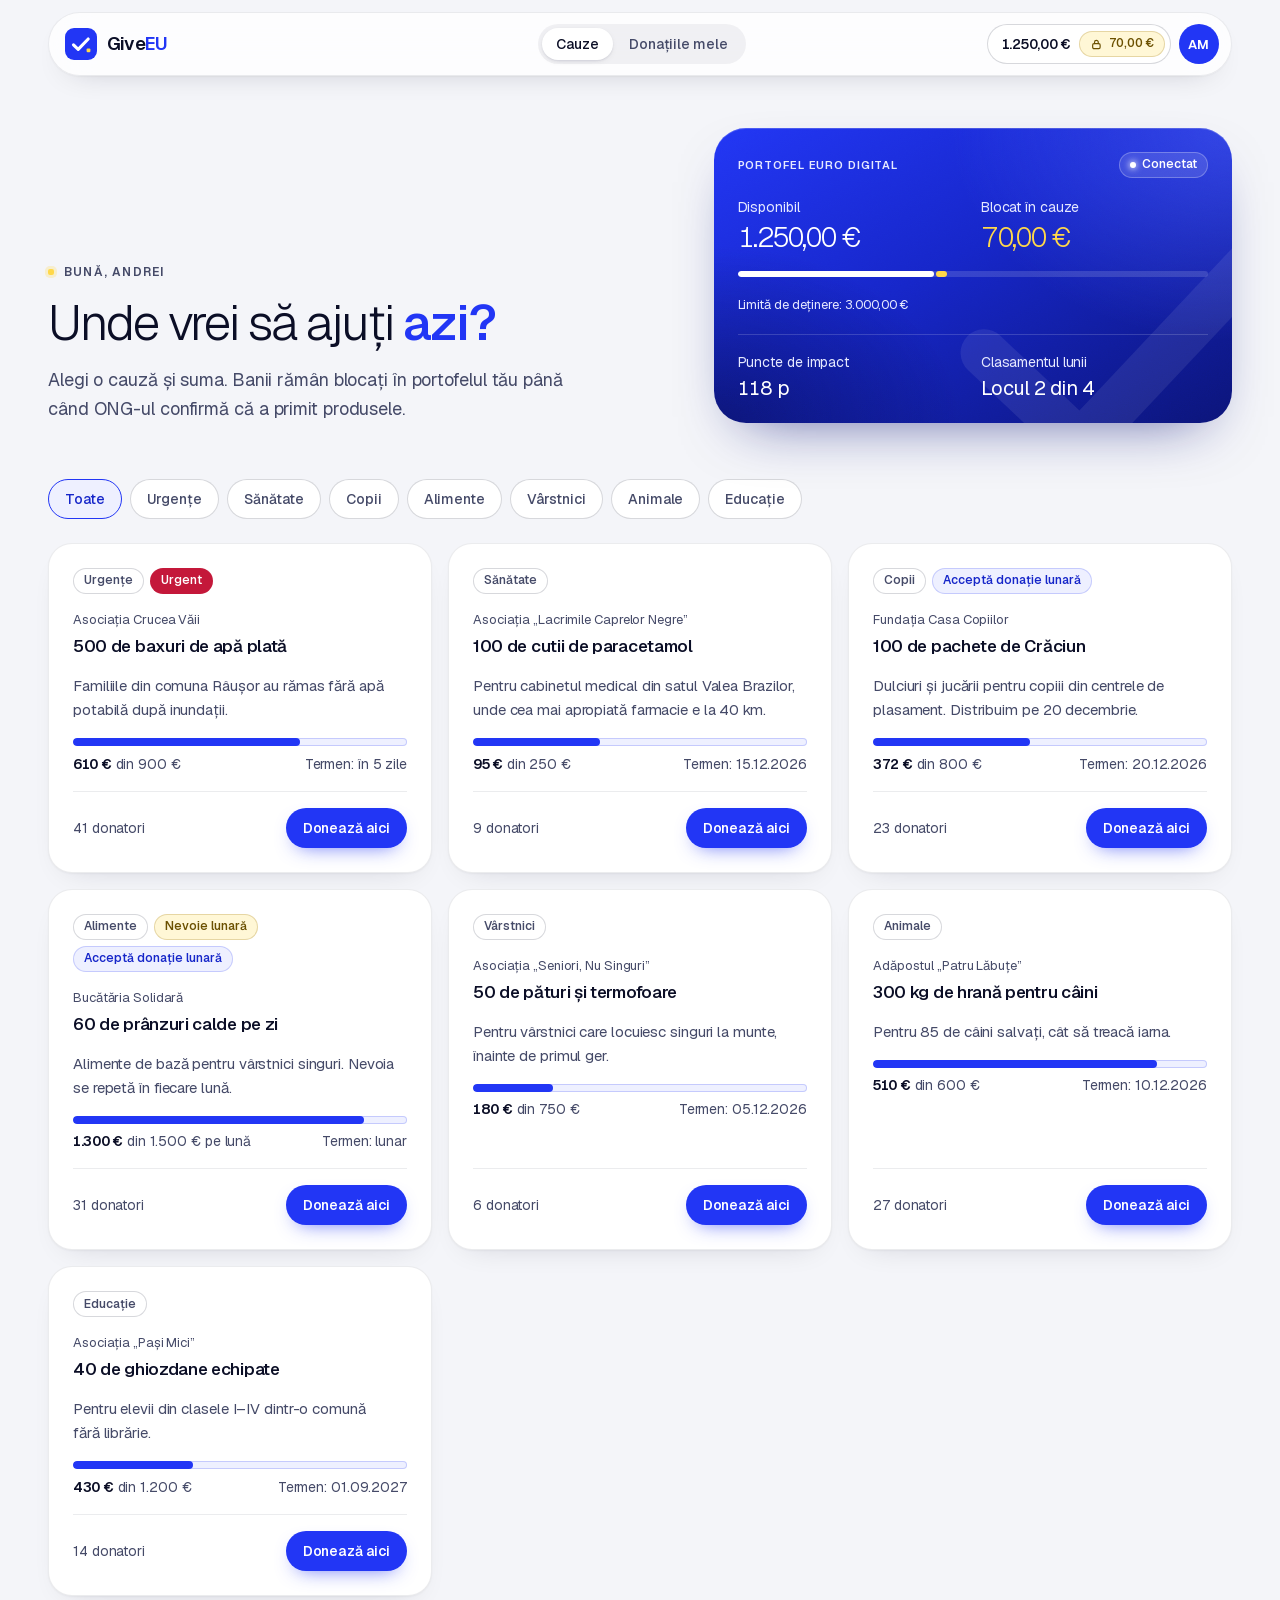
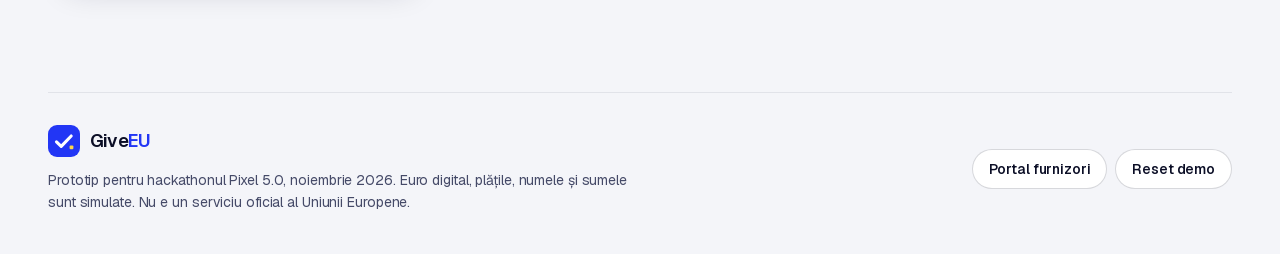
==== commit 2edb6c75: "Show impact points and leaderboard rank on the wallet card The rank is computed against the same mon" ====
--- a/donate.html
+++ b/donate.html
@@ -48,6 +48,10 @@
           </div>
           <div class="limbar" aria-hidden="true"><i data-w-bar-av></i><b data-w-bar-lk></b></div>
           <span class="lim">Limită de deținere: <span class="mono">3.000,00&nbsp;€</span></span>
+          <div class="account-nums account-score">
+            <div><span class="muted">Puncte de impact</span><span class="mono"><span data-w-pts></span>&nbsp;p</span></div>
+            <div><span class="muted">Clasamentul lunii</span><span class="mono" data-w-rank></span></div>
+          </div>
         </div>
       </div>
     </section>
@@ -162,7 +166,12 @@
   const deadlineTxt = c => c.deadlineTxt || new Date(c.deadline).toLocaleDateString('ro-RO');
 
   /* ---------- portofel ---------- */
+  // aceiași donatori ca în clasamentul de pe pagina de prezentare: Ana P., Mihai D., Echipa Birou Cluj
+  const PEERS = [142, 103, 97];
+  const rank = () => 1 + PEERS.filter(p => p > S.points).length;
   function renderWallet() {
+    $('[data-w-pts]').textContent = S.points;
+    $('[data-w-rank]').textContent = `Locul ${rank()} din ${PEERS.length + 1}`;
     $$('[data-w-av]').forEach(e => e.textContent = eur(S.wallet.available));
     $$('[data-w-lk]').forEach(e => e.textContent = eur(S.wallet.locked));
     $('[data-w-bar-av]').style.width = (S.wallet.available / LIMIT * 100).toFixed(2) + '%';
--- a/assets/giveeu.css
+++ b/assets/giveeu.css
@@ -236,6 +236,8 @@
 .account-nums div{display:grid;gap:.25rem}
 .account-nums .muted{font-size:.875rem}
 .account-nums .mono{font-size:clamp(1.375rem,5.5vw,1.75rem);line-height:1.1;font-weight:300;letter-spacing:-.045em;white-space:nowrap}
+.account-score{padding-top:1rem;border-top:1px solid var(--line)}
+.account-score .mono{font-size:1.25rem;font-weight:400;letter-spacing:-.03em}
 .account .foot-row{padding-top:1rem;border-top:1px solid var(--line);font-size:.8125rem;color:var(--ink-2)}
 .dot-live::before{content:"";width:.4rem;height:.4rem;border-radius:50%;background:#fff;box-shadow:0 0 6px 1px rgba(255,255,255,.8)}
 .sec-h{display:flex;align-items:center;gap:1rem;margin:3.5rem 0 1.25rem}
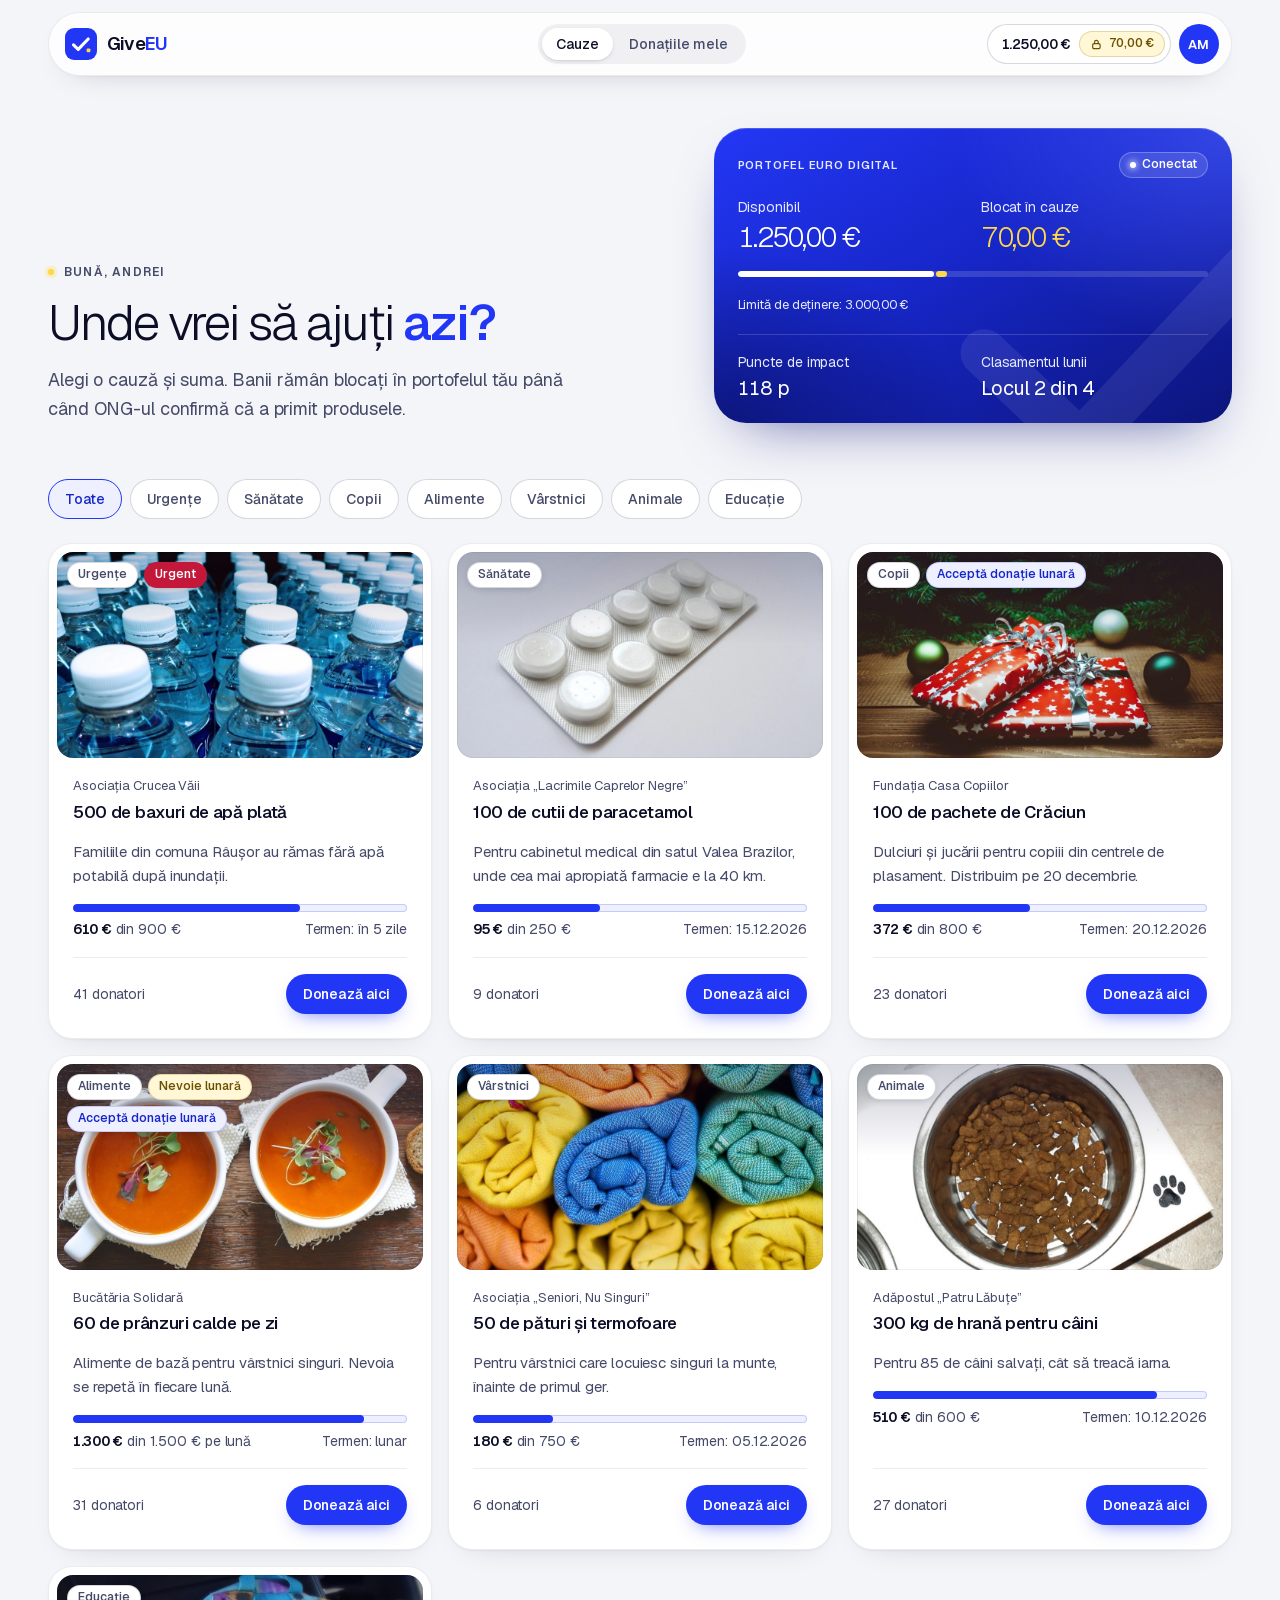
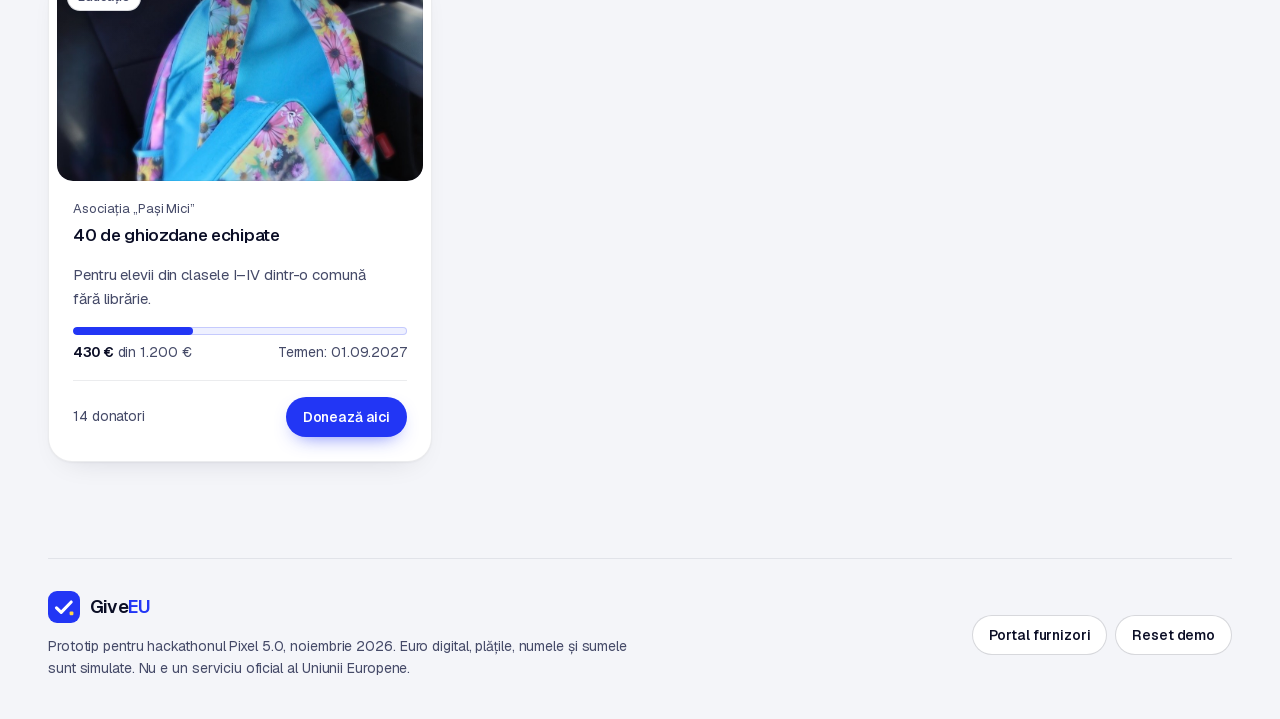
==== commit 21d4871a: "Add real photos to the cause cards Each cause card on the donor page now shows a CC0 / public-domain" ====
--- a/donate.html
+++ b/donate.html
@@ -191,15 +191,20 @@
       const tags = `<span class="pill mid">${c.cat}</span>` + (c.urgent ? '<span class="pill urgent">Urgent</span>' : '') +
         (c.monthly ? '<span class="pill hold">Nevoie lunară</span>' : '') + (c.sub ? '<span class="pill ok">Acceptă donație lunară</span>' : '');
       return `<article class="card cause reveal" style="--d:${i}">
-        <div class="tags">${tags}</div>
-        <div><p class="ngo">${c.ngo}</p><h3>${c.title}</h3></div>
-        <p class="desc">${c.desc}</p>
-        <div style="display:grid;gap:.4rem">
-          <div class="meter" role="img" aria-label="${pct(c.id)}% strâns"><i style="width:${pct(c.id)}%"></i></div>
-          <div class="nums"><span><span class="mono">${eur(S.funded[c.id], 0)}</span> <span class="muted">din ${eur(c.target, 0)}${c.monthly ? ' pe lună' : ''}</span></span><span class="muted">Termen: ${deadlineTxt(c)}</span></div>
-        </div>
-        <div class="foot"><span class="muted">${S.donors[c.id]} donatori</span>
-          ${done ? '<span class="pill ok">Finanțată complet</span>' : `<button class="btn btn--main btn--sm" type="button" data-donate="${c.id}">Donează aici</button>`}
+        <div class="cause-media">
+          <img src="assets/causes/${c.id}.jpg" alt="" width="960" height="540" loading="lazy" decoding="async">
+          <div class="tags">${tags}</div>
+        </div>
+        <div class="cause-body">
+          <div><p class="ngo">${c.ngo}</p><h3>${c.title}</h3></div>
+          <p class="desc">${c.desc}</p>
+          <div style="display:grid;gap:.4rem">
+            <div class="meter" role="img" aria-label="${pct(c.id)}% strâns"><i style="width:${pct(c.id)}%"></i></div>
+            <div class="nums"><span><span class="mono">${eur(S.funded[c.id], 0)}</span> <span class="muted">din ${eur(c.target, 0)}${c.monthly ? ' pe lună' : ''}</span></span><span class="muted">Termen: ${deadlineTxt(c)}</span></div>
+          </div>
+          <div class="foot"><span class="muted">${S.donors[c.id]} donatori</span>
+            ${done ? '<span class="pill ok">Finanțată complet</span>' : `<button class="btn btn--main btn--sm" type="button" data-donate="${c.id}">Donează aici</button>`}
+          </div>
         </div>
       </article>`;
     }).join('');
--- a/assets/giveeu.css
+++ b/assets/giveeu.css
@@ -481,6 +481,14 @@
 .cause .nums .mono{font-weight:600;color:var(--ink)}
 .cause .foot,.auction .actions{margin-top:auto;display:flex;flex-wrap:wrap;align-items:center;justify-content:space-between;gap:.75rem;padding-top:1rem;border-top:1px solid var(--line)}
 .cause .foot .muted{font-size:.875rem}
+/* cardul de cauză: fotografie cu etichetele așezate peste ea (raza imaginii = raza cardului − marginea) */
+.cause{padding:.5rem;gap:0}
+.cause-media{position:relative;aspect-ratio:16/9;border-radius:var(--r-md);overflow:hidden;background:var(--blue-50)}
+.cause-media img{position:absolute;inset:0;width:100%;height:100%;object-fit:cover}
+.cause-media::after{content:"";position:absolute;inset:0;pointer-events:none;border-radius:inherit;box-shadow:inset 0 0 0 1px rgba(11,14,38,.06);background:linear-gradient(180deg,rgba(6,10,51,.22),rgba(6,10,51,0) 45%)}
+.cause-media .tags{position:absolute;z-index:1;top:.625rem;left:.625rem;right:.625rem}
+.cause-media .pill{box-shadow:0 2px 8px -3px rgba(11,14,38,.28)}
+.cause-body{flex:1;display:flex;flex-direction:column;gap:1rem;padding:1.125rem 1rem 1rem}
 .auction .actions{justify-content:flex-start}
 .ahead{display:flex;align-items:flex-start;gap:.875rem}
 .auction .facts{display:grid;grid-template-columns:1fr 1fr;gap:.5rem}
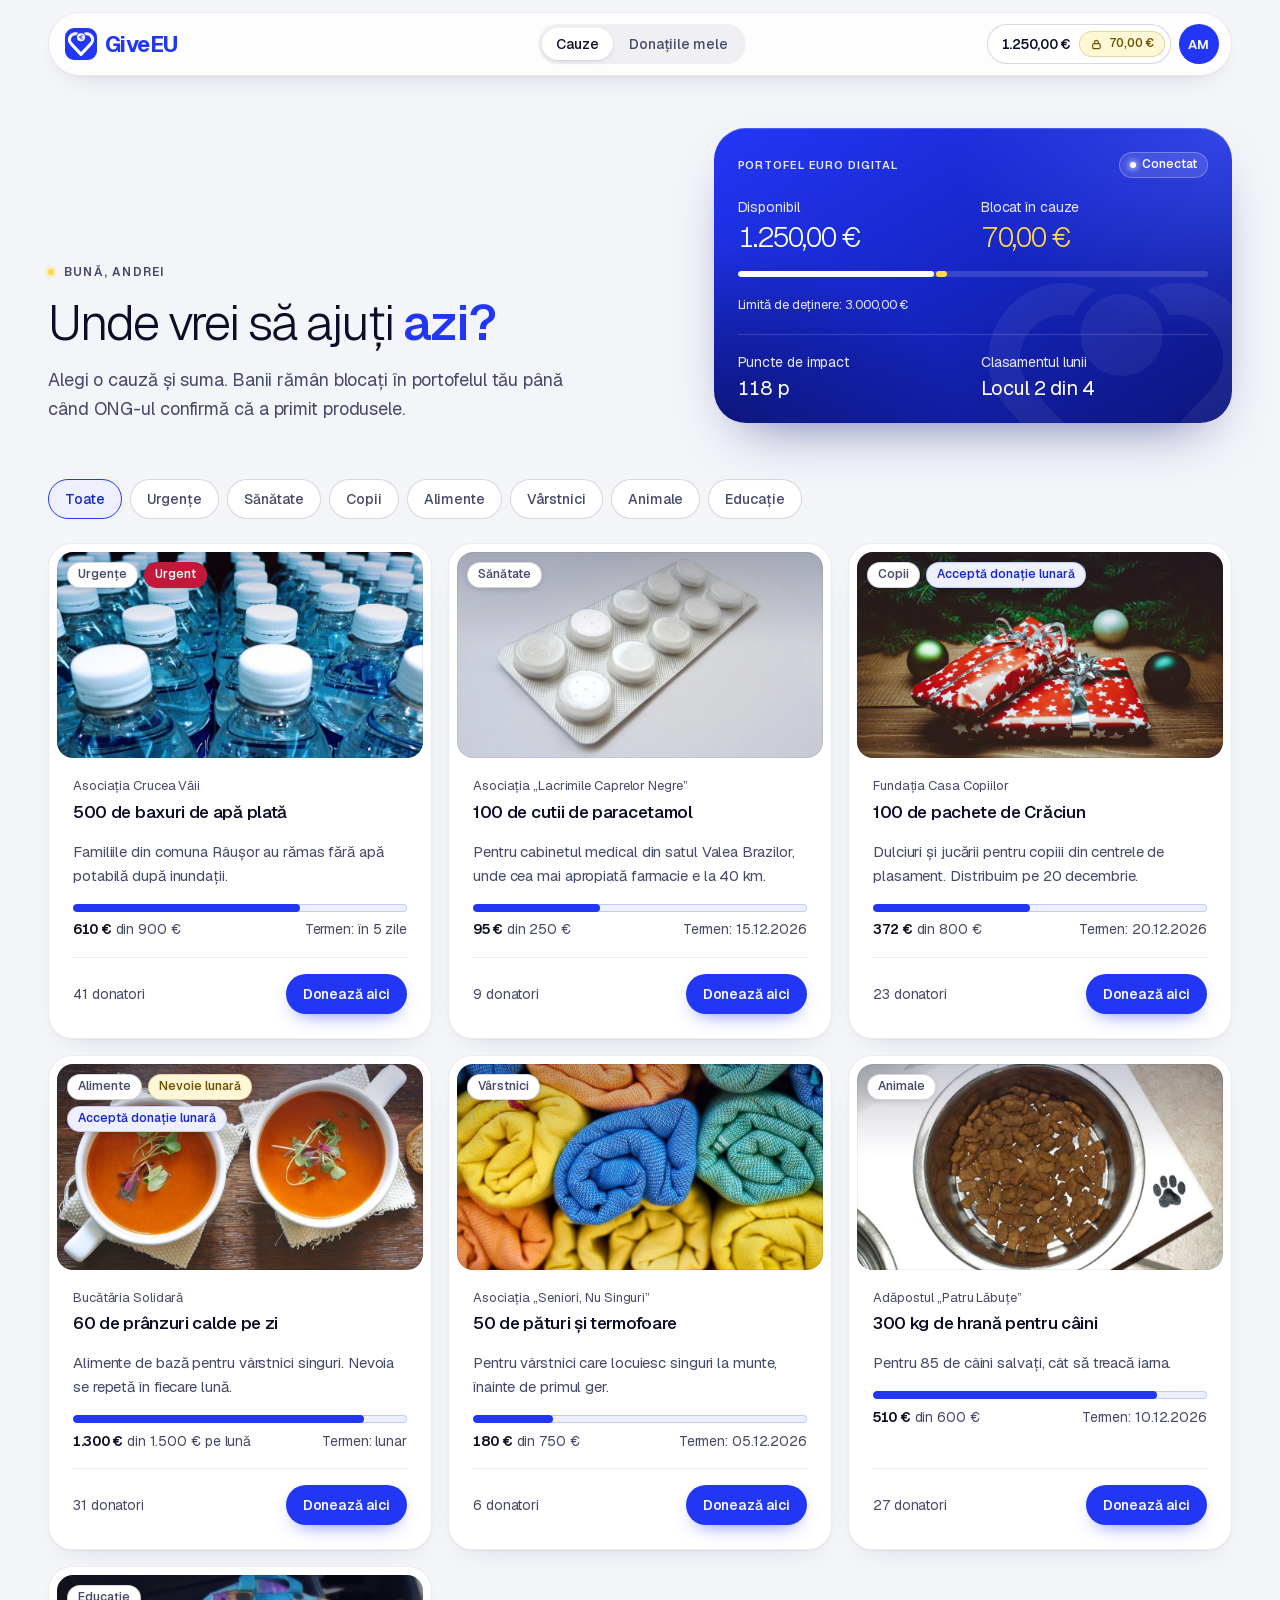
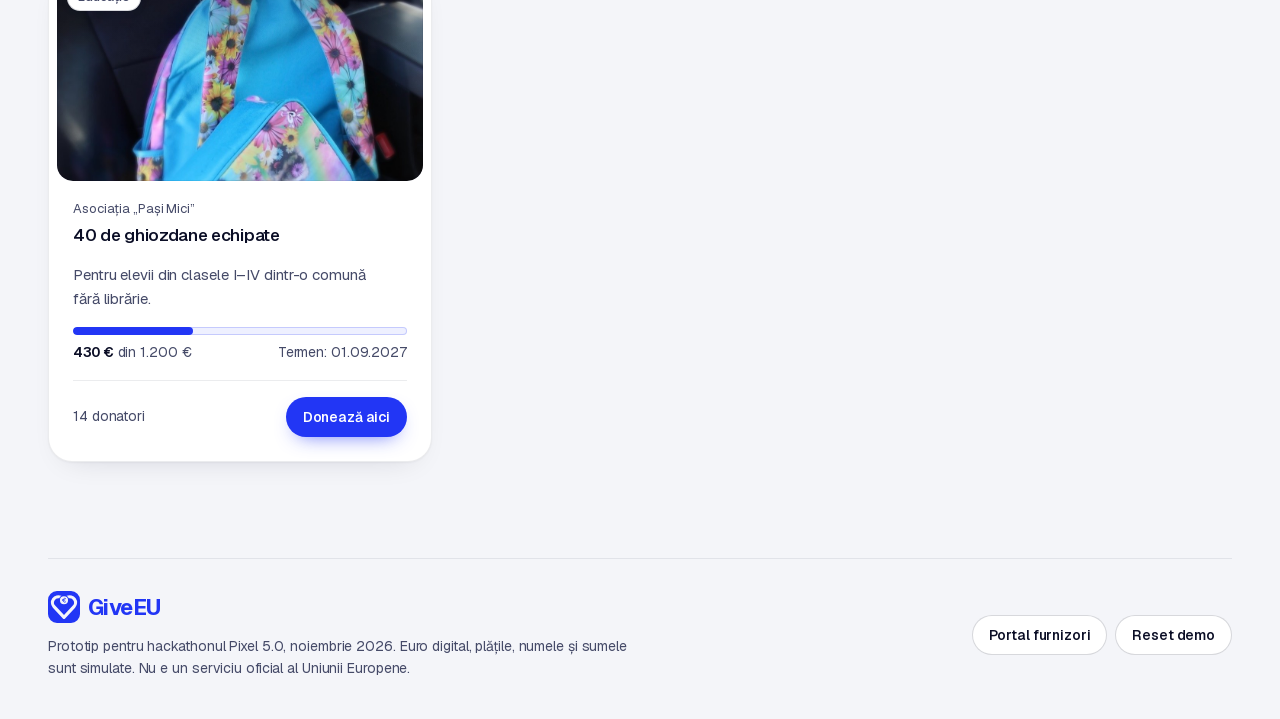
==== commit 4c446fc1: "Replace the logo with the heart-and-coin mark in brand blue The mark is one colour (currentColor) wi" ====
--- a/donate.html
+++ b/donate.html
@@ -5,17 +5,20 @@
 <meta name="viewport" content="width=device-width, initial-scale=1, viewport-fit=cover">
 <title>GiveEU · Donează</title>
 <meta name="theme-color" content="#f4f5f9">
-<link rel="icon" href="data:image/svg+xml,%3Csvg xmlns='http://www.w3.org/2000/svg' viewBox='0 0 32 32'%3E%3Crect width='32' height='32' rx='9' fill='%232236f5'/%3E%3Cpath d='M8.5 16.8l4.7 4.6 10-10.4' fill='none' stroke='white' stroke-width='3.1' stroke-linecap='round' stroke-linejoin='round'/%3E%3Crect x='21.6' y='20.4' width='3.8' height='3.8' rx='1' fill='%23ffd84a'/%3E%3C/svg%3E">
+<link rel="icon" href="data:image/svg+xml,%3Csvg xmlns='http://www.w3.org/2000/svg' viewBox='0 0 32 32'%3E%3Crect x='1' y='1' width='30' height='30' rx='8' fill='white'/%3E%3Cpath fill='%232236f5' fill-rule='evenodd' d='M9 0H23A9 9 0 0 1 32 9V23A9 9 0 0 1 23 32H9A9 9 0 0 1 0 23V9A9 9 0 0 1 9 0ZM13.51 4.85A7.45 7.45 0 0 0 4.89 16.67L14.86 27.4A1.55 1.55 0 0 0 17.14 27.4L27.11 16.67A7.45 7.45 0 0 0 18.49 4.85A5.05 5.05 0 0 1 20.68 7.36A4.35 4.35 0 0 1 24.84 14.56L16 24.07L7.16 14.56A4.35 4.35 0 0 1 11.32 7.36A5.05 5.05 0 0 1 13.51 4.85ZM11.95 9.25A4.05 4.05 0 1 0 20.05 9.25A4.05 4.05 0 1 0 11.95 9.25ZM14.12 8.42h3v.6h-3zM14.12 9.48h3v.6h-3z'/%3E%3Cpath d='M17.83 7.73A1.8 1.86 0 1 0 17.83 10.77' fill='none' stroke='%232236f5' stroke-width='.86'/%3E%3C/svg%3E">
 <link rel="preload" href="assets/fonts/geist-latin.woff2" as="font" type="font/woff2" crossorigin>
 <link rel="stylesheet" href="assets/giveeu.css">
 <script>document.documentElement.classList.add('js')</script>
 </head>
 <body>
+<svg width="0" height="0" style="position:absolute" aria-hidden="true" focusable="false">
+  <symbol id="i-mark" viewBox="0 0 32 32"><path fill="currentColor" fill-rule="evenodd" d="M9 0H23A9 9 0 0 1 32 9V23A9 9 0 0 1 23 32H9A9 9 0 0 1 0 23V9A9 9 0 0 1 9 0ZM13.51 4.85A7.45 7.45 0 0 0 4.89 16.67L14.86 27.4A1.55 1.55 0 0 0 17.14 27.4L27.11 16.67A7.45 7.45 0 0 0 18.49 4.85A5.05 5.05 0 0 1 20.68 7.36A4.35 4.35 0 0 1 24.84 14.56L16 24.07L7.16 14.56A4.35 4.35 0 0 1 11.32 7.36A5.05 5.05 0 0 1 13.51 4.85ZM11.95 9.25A4.05 4.05 0 1 0 20.05 9.25A4.05 4.05 0 1 0 11.95 9.25ZM14.12 8.42h3v.6h-3zM14.12 9.48h3v.6h-3z"/><path d="M17.83 7.73A1.8 1.86 0 1 0 17.83 10.77" fill="none" stroke="currentColor" stroke-width=".86"/></symbol>
+</svg>
 <a class="skip" href="#continut">Sari la conținut</a>
 
 <header class="appbar" data-appbar>
   <div class="appbar-in">
-    <a class="logo" href="index.html" aria-label="GiveEU, pagina de prezentare"><svg class="mark" viewBox="0 0 32 32" aria-hidden="true"><rect width="32" height="32" rx="9" fill="#2236f5"/><path d="M8.5 16.8l4.7 4.6 10-10.4" fill="none" stroke="#fff" stroke-width="3.1" stroke-linecap="round" stroke-linejoin="round"/><rect x="21.6" y="20.4" width="3.8" height="3.8" rx="1" fill="#ffd84a"/></svg><span class="logo-word">Give<b>EU</b></span></a>
+    <a class="logo" href="index.html" aria-label="GiveEU, pagina de prezentare"><svg class="mark" aria-hidden="true"><use href="#i-mark"/></svg><span class="logo-word">GiveEU</span></a>
     <nav class="seg" aria-label="Aplicație">
       <a href="#cauze" data-tab="cauze">Cauze</a>
       <a href="#donatii" data-tab="donatii">Donațiile mele</a>
@@ -80,7 +83,7 @@
 <footer class="site-foot">
   <div class="wrap">
     <div class="brand">
-      <a class="logo" href="index.html" aria-label="GiveEU, pagina de prezentare"><svg class="mark" viewBox="0 0 32 32" aria-hidden="true"><rect width="32" height="32" rx="9" fill="#2236f5"/><path d="M8.5 16.8l4.7 4.6 10-10.4" fill="none" stroke="#fff" stroke-width="3.1" stroke-linecap="round" stroke-linejoin="round"/><rect x="21.6" y="20.4" width="3.8" height="3.8" rx="1" fill="#ffd84a"/></svg><span>Give<b>EU</b></span></a>
+      <a class="logo" href="index.html" aria-label="GiveEU, pagina de prezentare"><svg class="mark" aria-hidden="true"><use href="#i-mark"/></svg><span>GiveEU</span></a>
       <p>Prototip pentru hackathonul Pixel 5.0, noiembrie 2026. Euro digital, plățile, numele și sumele sunt simulate. Nu e un serviciu oficial al Uniunii Europene.</p>
     </div>
     <div class="links">
--- a/assets/giveeu.css
+++ b/assets/giveeu.css
@@ -5,8 +5,10 @@
    Reguli:
    1. Două suprafețe: card alb pe fundal gri-rece și panou albastru (mereu același).
    2. Sticla apare doar peste culoare: bara de sus și elementele de pe panoul albastru.
-   3. Galbenul e doar tentă: punctul din logo și din etichete, plus starea
+   3. Galbenul e doar tentă: pătrățelul din etichete, plus starea
       „bani blocați / în așteptare”.
+   Logo: o singură culoare (--brand), desenat cu currentColor; inima și moneda sunt
+   decupate, deci urmează singur modurile de contrast ridicat.
    4. Un singur font (Geist), o singură scară de raze, umbre și spații.
    5. Culorile textului sunt opace, ca să aibă contrast sigur (WCAG AA) și pe gradient.
    Font: Geist, SIL Open Font License 1.1, găzduit local.
@@ -21,6 +23,7 @@
   --blue:#2236f5; --blue-hover:#3a4cff; --blue-ink:#1626c9; --blue-50:#eef0ff; --blue-line:rgba(34,54,245,.2);
   /* text și suprafețe (toate perechile trec AA) */
   --ink:#0b0e26; --ink-2:#454a68; --ink-3:#5c6180;
+  --brand:#2236f5; /* logo: albastrul principal, o singură culoare (7,2:1 pe alb, 6,6:1 pe fundal) */
   --bg:#f4f5f9; --surface:#fff; --tile:#f4f5f9;
   --line:rgba(11,14,38,.08); --line-2:rgba(11,14,38,.16);
   /* stări */
@@ -106,8 +109,9 @@
   --tile:rgba(255,255,255,.1); --hold:var(--sun)}
 .panel::before{content:"";position:absolute;inset:0;z-index:-1;pointer-events:none;opacity:.08;mix-blend-mode:overlay;
   background-image:url("data:image/svg+xml,%3Csvg xmlns='http://www.w3.org/2000/svg' width='160' height='160'%3E%3Cfilter id='n'%3E%3CfeTurbulence type='fractalNoise' baseFrequency='.9' numOctaves='2' stitchTiles='stitch'/%3E%3C/filter%3E%3Crect width='100%25' height='100%25' filter='url(%23n)'/%3E%3C/svg%3E")}
-.panel::after{content:"";position:absolute;z-index:-1;pointer-events:none;right:-8%;bottom:-18%;width:min(62%,560px);aspect-ratio:5/4;
-  background:url("data:image/svg+xml,%3Csvg xmlns='http://www.w3.org/2000/svg' viewBox='0 0 600 480'%3E%3Cpath d='M60 250 240 420 560 80' fill='none' stroke='white' stroke-opacity='.08' stroke-width='88' stroke-linecap='round' stroke-linejoin='round'/%3E%3C/svg%3E") center/contain no-repeat}
+/* inima din logo, ca filigran: ancorată jos-dreapta, unde gradientul e cel mai închis, ca să nu scadă contrastul textului */
+.panel::after{content:"";position:absolute;z-index:-1;pointer-events:none;right:0;bottom:0;height:min(110%,420px);aspect-ratio:1;transform:translate(16%,44%);
+  background:url("data:image/svg+xml,%3Csvg xmlns='http://www.w3.org/2000/svg' viewBox='0 0 32 32'%3E%3Cpath fill='white' fill-opacity='.06' fill-rule='evenodd' d='M13.51 4.85A7.45 7.45 0 0 0 4.89 16.67L14.86 27.4A1.55 1.55 0 0 0 17.14 27.4L27.11 16.67A7.45 7.45 0 0 0 18.49 4.85A5.05 5.05 0 0 1 20.68 7.36A4.35 4.35 0 0 1 24.84 14.56L16 24.07L7.16 14.56A4.35 4.35 0 0 1 11.32 7.36A5.05 5.05 0 0 1 13.51 4.85ZM11.95 9.25A4.05 4.05 0 1 0 20.05 9.25A4.05 4.05 0 1 0 11.95 9.25Z'/%3E%3C/svg%3E") center/contain no-repeat}
 .panel .tile{background:rgba(255,255,255,.1);border:1px solid rgba(255,255,255,.18);-webkit-backdrop-filter:blur(16px);backdrop-filter:blur(16px)}
 /* un card alb așezat pe panou își păstrează culorile de suprafață luminoasă */
 .panel .card{--ink:#0b0e26;--ink-2:#454a68;--ink-3:#5c6180;--line:rgba(11,14,38,.08);--line-2:rgba(11,14,38,.16);--tile:#f4f5f9;--hold:var(--sun-ink);color:var(--ink);box-shadow:0 40px 80px -36px rgba(4,8,60,.75)}
@@ -187,9 +191,8 @@
   background:rgba(255,255,255,.78);border:1px solid var(--line);box-shadow:0 1px 2px rgba(11,14,38,.04),0 12px 32px -22px rgba(11,14,38,.3);
   -webkit-backdrop-filter:blur(20px) saturate(180%);backdrop-filter:blur(20px) saturate(180%);transition:background-color .25s,box-shadow .25s}
 .appbar[data-scrolled] .appbar-in{background:rgba(255,255,255,.9);box-shadow:0 1px 2px rgba(11,14,38,.05),0 16px 40px -20px rgba(11,14,38,.35)}
-.logo{justify-self:start;display:inline-flex;align-items:center;gap:.6rem;color:var(--ink);text-decoration:none;font:600 1.125rem/1 var(--font);letter-spacing:-.035em;border-radius:10px}
+.logo{justify-self:start;display:inline-flex;align-items:center;gap:.5rem;color:var(--brand);text-decoration:none;font:700 1.375rem/1 var(--font);letter-spacing:-.025em;border-radius:10px}
 .logo .mark{width:2rem;height:2rem;flex:none}
-.logo b{font-weight:600;color:var(--blue)}
 .appbar-end{justify-self:end;display:flex;align-items:center;gap:.5rem}
 .appbar-in>.seg{justify-self:center}
 /* segmente: navigația din bară (secțiuni sau file) */
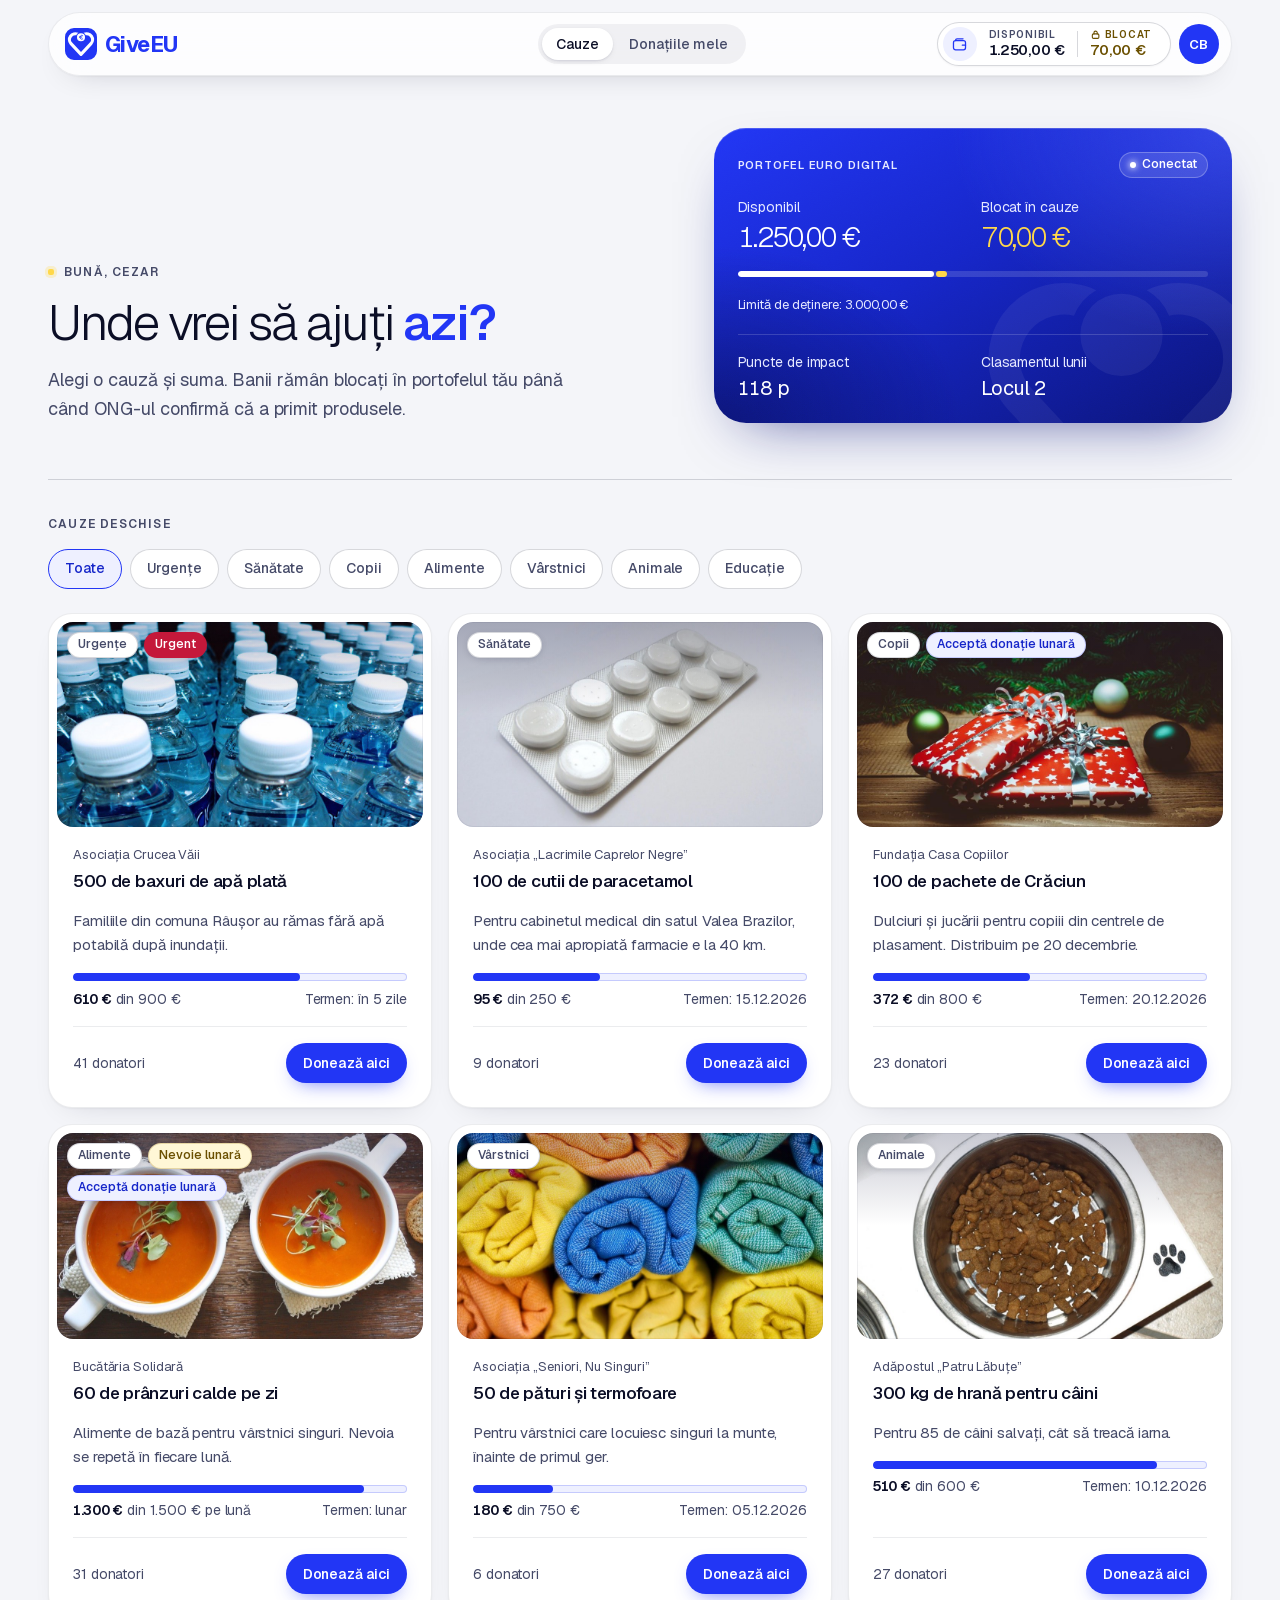
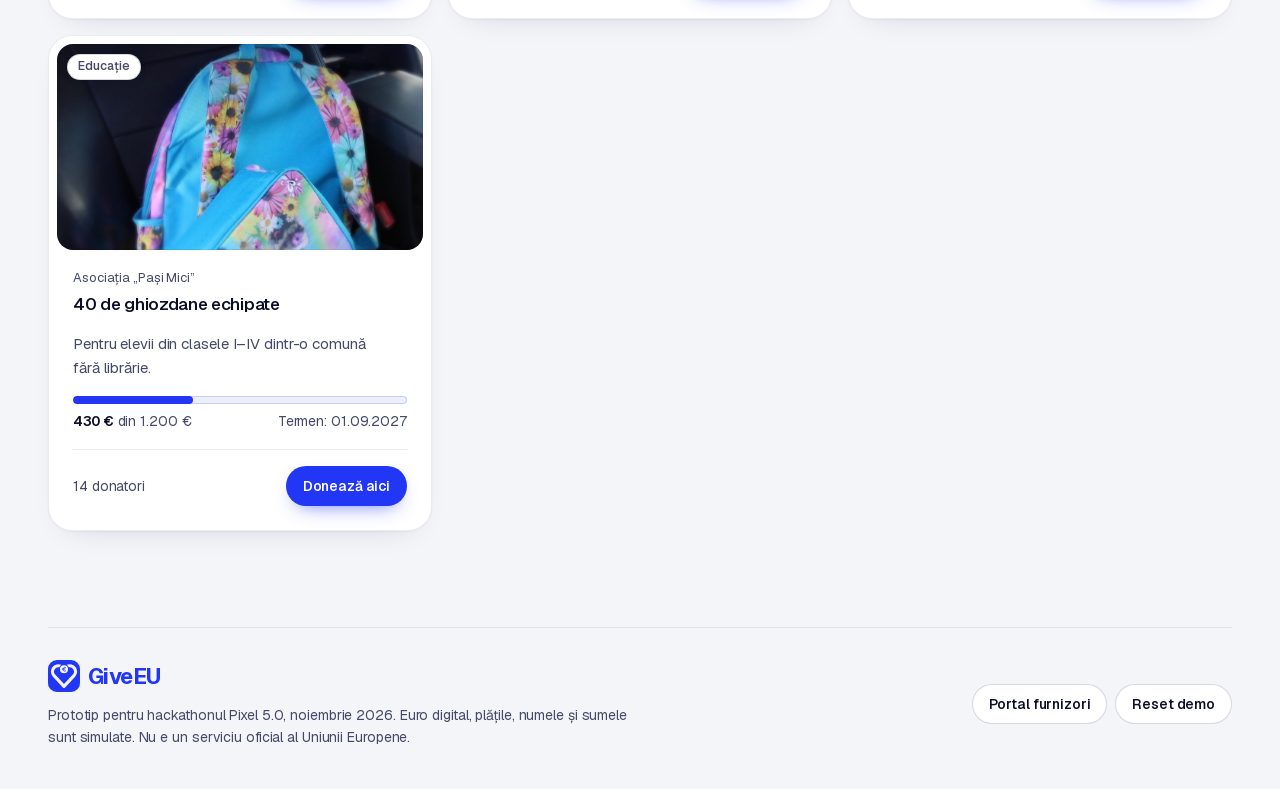
==== commit f509ea7b: "Polish the donor page header and wallet chip - Signed-in donor is now Cezar Barbu (CB) everywhere on" ====
--- a/donate.html
+++ b/donate.html
@@ -25,10 +25,12 @@
     </nav>
     <div class="appbar-end">
       <div class="walletchip" role="group" aria-label="Portofelul tău de euro digital">
-        <span><span class="sr">Disponibil: </span><span class="mono" data-w-av></span></span>
-        <span class="pill hold"><svg viewBox="0 0 24 24" aria-hidden="true" fill="none" stroke="currentColor" stroke-width="2.2" stroke-linecap="round" stroke-linejoin="round"><rect x="5" y="10.5" width="14" height="9.5" rx="2.5"/><path d="M8.5 10.5V8a3.5 3.5 0 0 1 7 0v2.5"/></svg><span class="sr">Blocat: </span><span class="mono" data-w-lk></span></span>
-      </div>
-      <span class="avatar" role="img" title="Andrei M." aria-label="Conectat ca Andrei M.">AM</span>
+        <span class="wc-ico" aria-hidden="true"><svg viewBox="0 0 24 24"><rect x="3.5" y="6.5" width="17" height="13" rx="3"/><path d="M6.5 6.5V6a2 2 0 0 1 2-2h8.5"/><path d="M16 13h4.5"/></svg></span>
+        <span class="wc-col"><span class="wc-l">Disponibil</span><span class="wc-v mono" data-w-av></span></span>
+        <span class="wc-sep" aria-hidden="true"></span>
+        <span class="wc-col hold"><span class="wc-l"><svg viewBox="0 0 24 24" aria-hidden="true"><rect x="5" y="10.5" width="14" height="9.5" rx="2.5"/><path d="M8.5 10.5V8a3.5 3.5 0 0 1 7 0v2.5"/></svg>Blocat</span><span class="wc-v mono" data-w-lk></span></span>
+      </div>
+      <span class="avatar" role="img" title="Cezar Barbu" aria-label="Conectat ca Cezar Barbu">CB</span>
     </div>
   </div>
 </header>
@@ -39,7 +41,7 @@
     <section class="band" aria-labelledby="h-cauze">
       <div class="wrap page-head">
         <div class="intro">
-          <span class="eyebrow">Bună, Andrei</span>
+          <span class="eyebrow">Bună, Cezar</span>
           <h1 id="h-cauze">Unde vrei să ajuți <em>azi?</em></h1>
           <p>Alegi o cauză și suma. Banii rămân blocați în portofelul tău până când <span class="nb">ONG-ul</span> confirmă că a primit produsele.</p>
         </div>
@@ -59,9 +61,9 @@
       </div>
     </section>
 
-    <section class="band" aria-labelledby="h-open">
+    <section class="band list-band" aria-labelledby="h-open">
       <div class="wrap">
-        <h2 class="sr-only" id="h-open">Cauze deschise</h2>
+        <h2 class="list-h" id="h-open">Cauze deschise</h2>
         <div class="chips" role="group" aria-label="Filtrează după nevoie" data-chips></div>
         <div class="causes" data-causes></div>
       </div>
@@ -174,7 +176,7 @@
   const rank = () => 1 + PEERS.filter(p => p > S.points).length;
   function renderWallet() {
     $('[data-w-pts]').textContent = S.points;
-    $('[data-w-rank]').textContent = `Locul ${rank()} din ${PEERS.length + 1}`;
+    $('[data-w-rank]').textContent = `Locul ${rank()}`;
     $$('[data-w-av]').forEach(e => e.textContent = eur(S.wallet.available));
     $$('[data-w-lk]').forEach(e => e.textContent = eur(S.wallet.locked));
     $('[data-w-bar-av]').style.width = (S.wallet.available / LIMIT * 100).toFixed(2) + '%';
@@ -325,7 +327,7 @@
     pBody.innerHTML = `
       <div><h2 id="pay-title">Se blochează banii</h2><p class="lead">Creăm plata condiționată în portofelul tău de euro digital.</p></div>
       <div class="panel walletapp">
-        <div style="display:flex;justify-content:space-between;align-items:center"><span class="label">Portofel euro digital · Andrei M.</span><span class="label">Simulare</span></div>
+        <div style="display:flex;justify-content:space-between;align-items:center"><span class="label">Portofel euro digital · Cezar Barbu</span><span class="label">Simulare</span></div>
         <div><span class="label">Plată condiționată</span><div class="big">${eur(amountEur())}</div></div>
         <dl><dt>Către</dt><dd>${c.ngo}</dd><dt>Se eliberează</dt><dd>la confirmarea livrării</dd><dt>Expiră</dt><dd>${deadlineTxt(c)}, apoi retur</dd></dl>
         <div class="auth" data-auth>
@@ -376,7 +378,7 @@
       <div class="confetti" data-confetti aria-hidden="true"></div>
       <div class="thanks" style="display:grid;gap:1.1rem">
         <div class="seal"><svg viewBox="0 0 24 24" fill="none" stroke="currentColor" stroke-width="2.6" stroke-linecap="round" stroke-linejoin="round" aria-hidden="true"><path d="M5 12.5l4.5 4.5L19 7.5"/></svg></div>
-        <h2 id="pay-title">Mulțumim, Andrei!</h2>
+        <h2 id="pay-title">Mulțumim, Cezar!</h2>
         <p class="impact">Cei <span class="mono">${eur(e)}</span> ai tăi înseamnă ${equivText(c, e)}.</p>
         ${closed ? '<p class="closed">Ai completat nevoia! Cauza e finanțată, iar ONG-ul alege acum compania care cumpără produsele.</p>' : ''}
         <div class="progress-ba">
--- a/assets/giveeu.css
+++ b/assets/giveeu.css
@@ -23,6 +23,7 @@
   --blue:#2236f5; --blue-hover:#3a4cff; --blue-ink:#1626c9; --blue-50:#eef0ff; --blue-line:rgba(34,54,245,.2);
   /* text și suprafețe (toate perechile trec AA) */
   --ink:#0b0e26; --ink-2:#454a68; --ink-3:#5c6180;
+  --c-grey:#a9afcc; /* gri de context în grafice (seria care nu e povestea) */
   --brand:#2236f5; /* logo: albastrul principal, o singură culoare (7,2:1 pe alb, 6,6:1 pe fundal) */
   --bg:#f4f5f9; --surface:#fff; --tile:#f4f5f9;
   --line:rgba(11,14,38,.08); --line-2:rgba(11,14,38,.16);
@@ -201,8 +202,16 @@
 .seg a:hover{color:var(--ink)}
 .seg a[aria-current]{background:var(--surface);color:var(--ink);box-shadow:0 1px 2px rgba(11,14,38,.08),0 2px 8px -4px rgba(11,14,38,.2)}
 .avatar{width:2.5rem;height:2.5rem;flex:none;border-radius:50%;display:grid;place-items:center;background:var(--blue);color:#fff;font:600 .8125rem/1 var(--font);letter-spacing:.02em}
-.walletchip{display:flex;align-items:center;gap:.5rem;height:2.5rem;padding:0 .3125rem 0 .875rem;border-radius:999px;background:var(--surface);border:1px solid var(--line-2);font-size:.875rem;font-weight:550}
-.walletchip .mono{font-variant-numeric:tabular-nums}
+/* portofelul din bară: disponibil și blocat, cu etichete vizibile */
+.walletchip{display:flex;align-items:center;gap:.75rem;height:2.75rem;padding:0 1.125rem 0 .3125rem;border-radius:999px;background:var(--surface);border:1px solid var(--line-2);box-shadow:0 1px 2px rgba(11,14,38,.04)}
+.wc-ico{width:2.125rem;height:2.125rem;flex:none;border-radius:50%;display:grid;place-items:center;background:var(--blue-50);color:var(--blue)}
+.wc-ico svg{width:1.0625rem;height:1.0625rem;fill:none;stroke:currentColor;stroke-width:1.8;stroke-linecap:round;stroke-linejoin:round}
+.wc-col{display:grid;gap:.125rem;line-height:1.1}
+.wc-l{display:inline-flex;align-items:center;gap:.25rem;font-size:.625rem;font-weight:600;letter-spacing:.07em;text-transform:uppercase;color:var(--ink-2)}
+.wc-l svg{width:.7rem;height:.7rem;fill:none;stroke:currentColor;stroke-width:2.4;stroke-linecap:round;stroke-linejoin:round}
+.wc-v{font-size:.9375rem;font-weight:550;letter-spacing:-.02em;color:var(--ink);white-space:nowrap}
+.wc-col.hold :is(.wc-l,.wc-v){color:var(--sun-ink)}
+.wc-sep{width:1px;height:1.625rem;background:var(--line-2)}
 .bell .count{position:absolute;top:-.25rem;right:-.25rem;min-width:1.25rem;height:1.25rem;padding:0 .3rem;border-radius:999px;background:var(--rose);color:#fff;font:600 .6875rem/1.25rem var(--font);text-align:center;box-shadow:0 0 0 2px var(--surface)}
 .bell.ring svg{animation:ring .9s ease 2}
 @keyframes ring{0%,100%{transform:rotate(0)}20%{transform:rotate(16deg)}40%{transform:rotate(-14deg)}60%{transform:rotate(8deg)}80%{transform:rotate(-4deg)}}
@@ -354,7 +363,7 @@
 }
 @media (forced-colors:active){
   .card,.panel,.btn,.pill,.appbar-in,.walletchip,.agree,.seg a[aria-current],.callout,.equiv,.wnext,.agent,.closed,.warn,.kind-hero,.mybid,dialog{border:1px solid CanvasText}
-  .meter i,.stepbar i.on,.dot{forced-color-adjust:none}
+  .meter i,.stepbar i.on,.dot,.steps li::before,.steps li::after,.seg-bar i,.seg-bar b,.plot .stack i,.plot .col::before,.board .bar,.chart-legend i,.o-sw{forced-color-adjust:none}
 }
 
 /* ==========================================================================
@@ -370,17 +379,195 @@
 .hero-facts{display:flex;flex-wrap:wrap;gap:.75rem 1.5rem;font-size:.9375rem;color:var(--ink-2)}
 .hero-facts li{display:inline-flex;align-items:center;gap:.5rem}
 .hero-facts svg{width:1.25rem;height:1.25rem;padding:.25rem;border-radius:50%;background:rgba(255,255,255,.16);color:#fff}
-.track{padding:clamp(1.25rem,2.5vw,1.75rem);display:grid;gap:1.5rem}
-.track-head{display:flex;justify-content:space-between;align-items:flex-end;gap:.75rem 1rem;flex-wrap:wrap}
-.track-head .amt{margin-top:.5rem;font-size:3.25rem;line-height:.95;font-weight:300;letter-spacing:-.06em}
-.split-mini{display:grid;gap:.625rem;padding-top:1.25rem;border-top:1px solid var(--line)}
-.split-mini .bar{display:flex;gap:3px;height:.5rem}
-.split-mini .bar i{flex:170;border-radius:999px;background:var(--blue)}
-.split-mini .bar b{flex:30;border-radius:999px;background:var(--sun);box-shadow:inset 0 0 0 1px var(--sun-line)}
-.split-mini .row{display:flex;justify-content:space-between;gap:1rem;font-size:.8125rem;color:var(--ink-2)}
-.split-mini .row>span{display:inline-flex;align-items:center}
-.split-mini .row>span::before{content:"";width:.5rem;height:.5rem;margin-right:.45rem;border-radius:2px;background:var(--blue)}
-.split-mini .row>span+span::before{background:var(--sun);box-shadow:inset 0 0 0 1px var(--sun-ink)}
+
+/* hero: chitanța donației, cu traseul banilor și dovada livrării */
+.hero-fig{position:relative}
+.track{padding:clamp(1.25rem,2.5vw,1.75rem);display:grid;gap:1.375rem}
+.track-org{display:grid;grid-template-columns:auto minmax(0,1fr) auto;gap:.75rem;align-items:center;padding-bottom:1.125rem;border-bottom:1px solid var(--line)}
+.org-av{width:2.5rem;height:2.5rem;border-radius:var(--r-sm);display:grid;place-items:center;background:var(--blue-50);color:var(--blue-ink);font:600 .8125rem/1 var(--font);letter-spacing:.02em}
+.org-t{display:grid;min-width:0;font-size:.8125rem;line-height:1.4;color:var(--ink-2)}
+.org-t b{font-size:.9375rem;font-weight:550;letter-spacing:-.015em;color:var(--ink)}
+@media (max-width:480px){.track-org{grid-template-columns:auto minmax(0,1fr)}.track-org .pill{grid-column:2;justify-self:start}}
+.track-amt{display:grid;gap:.625rem}
+.track-amt .amt{font-size:clamp(2.75rem,5vw,3.5rem);line-height:.95;font-weight:300;letter-spacing:-.06em}
+.split-out{display:grid;gap:1.125rem}
+.seg-bar{display:flex;gap:2px;height:.5rem}
+.seg-bar i{flex:170;border-radius:999px 2px 2px 999px;background:var(--blue)}
+.seg-bar b{flex:30;border-radius:2px 999px 999px 2px;background:var(--sun);box-shadow:inset 0 0 0 1px var(--sun-line)}
+.split-rows li{display:grid;grid-template-columns:auto minmax(0,1fr) auto;gap:.75rem;align-items:start;padding-block:.875rem;border-top:1px solid var(--line)}
+.split-rows li:first-child{border-top:0;padding-top:0}
+.split-rows li:last-child{padding-bottom:0}
+.split-rows .o-sw{margin-top:.375rem}
+.split-rows .t{display:grid;gap:.125rem;font-size:.8125rem;line-height:1.4;color:var(--ink-2)}
+.split-rows b{font-size:.9375rem;font-weight:550;letter-spacing:-.015em;color:var(--ink)}
+.split-rows .mono{font-size:1.0625rem;line-height:1.3;font-weight:550;text-align:right;white-space:nowrap}
+.steps{display:grid;grid-template-columns:repeat(4,minmax(0,1fr));padding-top:1.25rem;border-top:1px solid var(--line)}
+.steps li{position:relative;display:grid;gap:.125rem;padding:1.375rem .5rem 0 0;font-size:.75rem;line-height:1.35;color:var(--ink-2);font-variant-numeric:tabular-nums}
+.steps li::before{content:"";position:absolute;top:0;left:0;width:.75rem;height:.75rem;border-radius:50%;background:var(--blue);box-shadow:0 0 0 3px var(--blue-50)}
+.steps li:not(:last-child)::after{content:"";position:absolute;top:calc(.375rem - 1px);left:1.125rem;right:.375rem;height:2px;border-radius:2px;background:var(--blue)}
+.steps b{font-size:.8125rem;font-weight:550;color:var(--ink)}
+.proof{position:absolute;z-index:1;left:-2.5rem;bottom:-3.5rem;display:flex;align-items:center;gap:.75rem;padding:.625rem 1.125rem .625rem .625rem;border-radius:var(--r-md);box-shadow:var(--sh-pop);font-size:.8125rem;line-height:1.4;color:var(--ink-2)}
+.proof b{display:block;font-size:.875rem;font-weight:550;color:var(--ink)}
+.proof .ph{position:relative;flex:none}
+.proof img{display:block;width:3rem;height:3rem;border-radius:10px;object-fit:cover}
+.proof .ck{position:absolute;right:-.3rem;bottom:-.3rem;width:1.25rem;height:1.25rem;border-radius:50%;display:grid;place-items:center;background:var(--blue);color:#fff;box-shadow:0 0 0 2px var(--surface)}
+.proof .ck svg{width:.7rem;height:.7rem}
+@media (max-width:960px){.proof{position:relative;left:auto;bottom:auto;width:fit-content;max-width:calc(100% - 2rem);margin:-1rem 1rem 0 auto}}
+
+/* titlu și intro pe două coloane */
+.head-row{display:grid;grid-template-columns:minmax(0,1.1fr) minmax(0,.9fr);gap:1rem clamp(2rem,5vw,5rem);align-items:end;margin-bottom:clamp(2.25rem,4.5vw,3.25rem)}
+.head-row .section-head{margin-bottom:0}
+@media (max-width:900px){.head-row{grid-template-columns:minmax(0,1fr)}}
+
+/* exemplul: ofertele comparate */
+.offer-card{padding:clamp(1.25rem,3vw,2rem);display:grid;gap:1.5rem}
+.offers-head{display:flex;flex-wrap:wrap;justify-content:space-between;align-items:flex-end;gap:1.25rem 2rem}
+.offers-head .label{margin-bottom:.5rem}
+.offers-meta{display:flex;flex-wrap:wrap;gap:.5rem 2rem}
+.offers-meta div{display:grid;gap:.125rem}
+.offers-meta dt{font-size:.8125rem;color:var(--ink-2)}
+.offers-meta dd{font-size:1.125rem;font-weight:550}
+.table-scroll{overflow-x:auto;border-radius:var(--r-md)}
+.compare{width:100%;min-width:40rem;border-collapse:separate;border-spacing:0;font-size:.9375rem}
+.compare :is(th,td){padding:1rem 1.125rem;text-align:left;vertical-align:middle;border-bottom:1px solid var(--line)}
+.compare thead th{padding-block:0 .75rem;font-size:.8125rem;font-weight:500;color:var(--ink-2);white-space:nowrap}
+.compare tbody tr:last-child>*{border-bottom:0}
+.compare tbody th{font-weight:400}
+.compare .o-name{display:block;margin-bottom:.5rem;font-weight:550;letter-spacing:-.015em}
+.compare .price{font-size:1.5rem;line-height:1.2;font-weight:300;letter-spacing:-.045em;white-space:nowrap}
+.compare tr.win>*{background:var(--blue-50);border-bottom-color:transparent;box-shadow:inset 0 1px var(--blue-line),inset 0 -1px var(--blue-line)}
+.compare tr.win>:first-child{border-radius:var(--r-md) 0 0 var(--r-md);box-shadow:inset 1px 1px var(--blue-line),inset 0 -1px var(--blue-line)}
+.compare tr.win>:last-child{border-radius:0 var(--r-md) var(--r-md) 0;box-shadow:inset -1px 1px var(--blue-line),inset 0 -1px var(--blue-line)}
+.compare tr:has(+tr.win)>*{border-bottom-color:transparent}
+.compare tr.win td{font-weight:550}
+.compare tr.win .price{font-weight:400}
+.compare .bad span{display:inline-flex;align-items:center;gap:.375rem;font-weight:550;color:var(--rose)}
+.compare .bad svg{width:1rem;height:1rem}
+.compare .bad small{display:block;margin-top:.125rem;font-size:.75rem;color:var(--ink-2)}
+/* pe telefon, fiecare ofertă devine un card; rolurile din HTML păstrează tabelul pentru cititoarele de ecran */
+@media (max-width:640px){
+  .compare,.compare tbody,.compare tr,.compare th,.compare td{display:block}
+  .compare{min-width:0}
+  .compare thead{position:absolute;width:1px;height:1px;overflow:hidden;clip:rect(0 0 0 0);white-space:nowrap}
+  .compare tbody{display:grid;gap:.75rem}
+  .compare tbody tr{display:grid;grid-template-columns:repeat(2,minmax(0,1fr));gap:.875rem 1rem;padding:1rem;border:1px solid var(--line-2);border-radius:var(--r-md)}
+  .compare :is(th,td){padding:0;border:0}
+  .compare tbody th{grid-column:1/-1;display:flex;flex-wrap:wrap;justify-content:space-between;align-items:center;gap:.5rem}
+  .compare .o-name{margin:0}
+  .compare td::before{content:attr(data-label);content:attr(data-label) / "";display:block;margin-bottom:.125rem;font-size:.75rem;font-weight:400;color:var(--ink-2);letter-spacing:0}
+  .compare .price{grid-column:1/-1}
+  .compare tr.win{background:var(--blue-50);border-color:var(--blue-line)}
+  .compare tr.win>*,.compare tr.win>:is(:first-child,:last-child){background:none;box-shadow:none;border-radius:0}
+}
+.callout.ic{display:grid;grid-template-columns:auto minmax(0,1fr);gap:.75rem}
+.callout.ic>svg{width:1.125rem;height:1.125rem;margin-top:.15rem;color:var(--blue);fill:none;stroke:currentColor;stroke-width:1.75;stroke-linecap:round;stroke-linejoin:round}
+.callout.ic b{font-weight:600}
+.outcome{display:grid;grid-template-columns:repeat(3,minmax(0,1fr));gap:1rem clamp(1.5rem,3vw,2.5rem);margin-top:clamp(2rem,4vw,3rem)}
+.outcome li{display:grid;gap:.625rem;align-content:start;padding-top:1.25rem;border-top:1px solid var(--line-2)}
+.outcome .o-num{display:flex;align-items:center;gap:.75rem;font-size:clamp(2.25rem,4vw,3rem);line-height:1;font-weight:300;letter-spacing:-.055em}
+.outcome p{color:var(--ink-2);max-width:20rem}
+.outcome b{display:block;font-weight:550;color:var(--ink)}
+.o-sw{flex:none;width:.625rem;height:.625rem;border-radius:3px}
+.o-sw.blue{background:var(--blue)}
+.o-sw.sun{background:var(--sun);box-shadow:inset 0 0 0 1px var(--sun-ink)}
+.o-sw.line{background:transparent;box-shadow:inset 0 0 0 1.5px var(--ink-3)}
+@media (max-width:760px){.outcome{grid-template-columns:minmax(0,1fr)}}
+
+/* donația lunară: panou cu graficul anului */
+.monthly{padding:clamp(1.5rem,5vw,4rem);display:grid;gap:clamp(2rem,4vw,3rem)}
+.monthly-top{display:grid;grid-template-columns:minmax(0,1.3fr) minmax(0,.7fr);gap:2rem clamp(2rem,5vw,4.5rem);align-items:end}
+.monthly .section-head{margin-bottom:0}
+.my-sub{display:grid;gap:.625rem}
+.my-sub .tile{display:grid;gap:.25rem;padding:1rem 1.125rem}
+.my-sub .v{font-size:1.25rem;line-height:1.25;letter-spacing:-.03em;color:#fff}
+.my-sub .v svg{display:inline-block;vertical-align:-.12em;margin-right:.45rem;width:1.125rem;height:1.125rem;color:var(--sun);fill:none;stroke:currentColor;stroke-width:1.9;stroke-linecap:round;stroke-linejoin:round}
+.my-sub .s{font-size:.8125rem;color:var(--ink-2)}
+@media (max-width:900px){.monthly-top{grid-template-columns:minmax(0,1fr)}}
+.chart{padding:clamp(1.25rem,3vw,2rem);display:grid;gap:1.5rem}
+.chart-head{display:flex;flex-wrap:wrap;justify-content:space-between;align-items:flex-start;gap:.75rem 2rem}
+.chart-head .muted{font-size:.875rem}
+.chart-legend{display:flex;flex-wrap:wrap;gap:.5rem 1.25rem;font-size:.8125rem;color:var(--ink-2)}
+.chart-legend li{display:inline-flex;align-items:center;gap:.5rem}
+.chart-legend i{width:.75rem;height:.75rem;border-radius:3px}
+.k-sub,.tip .k.sub{background:var(--blue)}
+.k-one,.tip .k.one{background:var(--c-grey)}
+.chart-legend .k-need{width:1rem;height:2px;border-radius:2px;background:var(--ink)}
+.plot{position:relative;height:16rem;padding:.75rem 0 1.75rem 2.75rem;border-radius:var(--r-sm)}
+.plot .area{position:relative;height:100%}
+.plot .grid span{position:absolute;left:0;right:0;border-top:1px solid var(--line)}
+.plot .grid b{position:absolute;right:calc(100% + .625rem);top:-.5rem;font-size:.6875rem;line-height:1;font-weight:400;color:var(--ink-3);font-variant-numeric:tabular-nums}
+.plot .cols{position:absolute;inset:0;z-index:1;display:grid;grid-template-columns:repeat(12,minmax(0,1fr))}
+.plot .col{position:relative;display:flex;justify-content:center;align-items:flex-end}
+.plot .col::before{content:"";position:absolute;inset:-.375rem 8% 0;z-index:-1;border-radius:8px;background:var(--blue-50);opacity:0;transition:opacity .15s}
+.plot .col.on::before{opacity:1}
+.plot .stack{position:relative;width:min(24px,56%);display:flex;flex-direction:column;gap:2px;transform-origin:50% 100%;transition:transform .9s var(--ease)}
+.plot .stack i{display:block;min-height:2px}
+.plot .stack i:first-child{border-radius:4px 4px 0 0}
+.plot .one{background:var(--c-grey)}
+.plot .sub{background:var(--blue)}
+.plot .cap{position:absolute;left:50%;bottom:calc(100% + .375rem);transform:translateX(-50%);font-size:.75rem;font-weight:550;white-space:nowrap;color:var(--ink)}
+.plot .xl{position:absolute;top:calc(100% + .5rem);font-size:.6875rem;line-height:1;color:var(--ink-3)}
+.plot .need{position:absolute;left:0;right:0;z-index:2;height:0;border-top:2px solid var(--ink);pointer-events:none}
+.plot .need span{position:absolute;right:0;bottom:.375rem;padding:0 .25rem;border-radius:4px;background:var(--surface);font-size:.75rem;font-weight:550;line-height:1.3}
+.plot .tip{position:absolute;top:0;z-index:3;display:grid;gap:.25rem;min-width:11rem;padding:.75rem .875rem;border-radius:var(--r-sm);background:var(--ink);color:#fff;font-size:.8125rem;line-height:1.35;box-shadow:var(--sh-pop);pointer-events:none}
+.plot .tip .tm{margin-bottom:.125rem;color:#c9cde3}
+.plot .tip .tr{display:grid;grid-template-columns:.75rem auto minmax(0,1fr);gap:.5rem;align-items:center}
+.plot .tip .tr b{font-weight:600}
+.plot .tip .tr span{color:#c9cde3}
+.plot .tip .k{width:.75rem;height:3px;border-radius:2px}
+.plot .tip .k.tot{background:transparent}
+.js .chart:not(.in) .stack{transform:scaleY(0)}
+.chart-data summary{display:inline-flex;align-items:center;gap:.5rem;min-height:2.5rem;padding:0 1rem;border-radius:999px;border:1px solid var(--line-2);font-size:.875rem;font-weight:550;cursor:pointer;list-style:none}
+.chart-data summary::-webkit-details-marker{display:none}
+.chart-data summary::after{content:"";width:.45rem;height:.45rem;margin-top:-.2rem;border:solid currentColor;border-width:0 1.5px 1.5px 0;transform:rotate(45deg);transition:transform .2s}
+.chart-data[open] summary::after{margin-top:.2rem;transform:rotate(-135deg)}
+.chart-data .table-scroll{margin-top:1rem}
+.data-table{width:100%;min-width:28rem;border-collapse:collapse;font-size:.875rem;font-variant-numeric:tabular-nums}
+.data-table :is(th,td){padding:.5rem .75rem;text-align:right;border-bottom:1px solid var(--line)}
+.data-table :is(th:first-child){text-align:left}
+.data-table thead th{font-size:.75rem;font-weight:550;color:var(--ink-2)}
+.data-table tbody th{font-weight:500}
+@media (max-width:560px){.plot{padding-left:2.25rem}.plot .col:nth-child(even) .xl{display:none}}
+
+/* clasamente: titlu centrat, clasament și reguli alături */
+.section-head.center{justify-items:center;text-align:center;margin-inline:auto}
+.game{display:grid;grid-template-columns:minmax(0,1.3fr) minmax(0,1fr);gap:1rem}
+@media (max-width:900px){.game{grid-template-columns:minmax(0,1fr)}}
+.board-card,.rules-card{padding:clamp(1.25rem,2.5vw,1.75rem);display:flex;flex-direction:column;gap:1.125rem}
+.board-head{display:flex;justify-content:space-between;align-items:center;gap:1rem}
+.board{display:grid;gap:2px;margin-inline:-.5rem}
+.board li{display:grid;grid-template-columns:1.25rem 2.5rem minmax(0,1fr) auto;gap:.875rem;align-items:center;padding:.875rem .75rem;border-radius:var(--r-md)}
+.board .pos{font-size:.875rem;font-weight:550;color:var(--ink-3);text-align:center;font-variant-numeric:tabular-nums}
+.board .av{width:2.5rem;height:2.5rem;border-radius:50%;display:grid;place-items:center;font-size:.75rem;font-weight:600;color:var(--ink-2);background:var(--bg)}
+.board .nm{display:grid;font-weight:550;min-width:0}
+.board .nm small{font-size:.8125rem;font-weight:400;color:var(--ink-2)}
+.board .bar{display:block;height:4px;margin-top:.5rem;border-radius:2px;background:var(--c-grey)}
+.board .pts{font-size:1.0625rem;font-weight:550}
+.board .me{background:var(--blue-50);box-shadow:inset 0 0 0 1px var(--blue-line)}
+.board .me .av,.board .me .bar{background:var(--blue);color:#fff}
+.board .me .pos,.board .me .pts{color:var(--blue-ink)}
+.board-card .note{margin-top:auto}
+.pts-rules li{display:grid;grid-template-columns:3.75rem minmax(0,1fr);gap:.875rem;padding-block:.875rem;border-top:1px solid var(--line);font-size:.875rem;color:var(--ink-2)}
+.pts-rules li:first-child{border-top:0;padding-top:0}
+.pts-rules .mono{font-size:1.0625rem;line-height:1.35;font-weight:550;color:var(--blue-ink)}
+.pts-rules b{display:block;font-size:.9375rem;font-weight:550;color:var(--ink)}
+.rules-card .label{margin-top:.25rem}
+.medals{display:grid;grid-template-columns:repeat(4,minmax(0,1fr));gap:.75rem .5rem}
+.medals li{display:grid;justify-items:center;align-content:start;gap:.5rem;text-align:center;font-size:.75rem;line-height:1.3;font-weight:500}
+.medals .md{width:3rem;height:3rem;border-radius:50%;display:grid;place-items:center;background:var(--blue-50);color:var(--blue);box-shadow:inset 0 0 0 1px var(--blue-line)}
+.medals .md svg{width:1.25rem;height:1.25rem;fill:none;stroke:currentColor;stroke-width:1.75;stroke-linecap:round;stroke-linejoin:round}
+.medals .locked{color:var(--ink-2)}
+.medals .locked .md{background:var(--tile);color:var(--ink-3);box-shadow:inset 0 0 0 1px var(--line-2)}
+.medals small{display:block;font-weight:400;color:var(--ink-2)}
+@media (max-width:420px){.medals{grid-template-columns:repeat(2,minmax(0,1fr))}}
+
+/* încredere: listă deschisă, fără carduri */
+.trust{display:grid;grid-template-columns:repeat(4,minmax(0,1fr));gap:2.5rem 2rem}
+.trust li{display:grid;align-content:start;gap:.75rem;padding-top:1.5rem;border-top:1px solid var(--line-2)}
+.trust .top{margin-bottom:.5rem}
+.trust p{color:var(--ink-2);font-size:.9375rem}
+@media (max-width:1080px){.trust{grid-template-columns:repeat(2,minmax(0,1fr))}}
+@media (max-width:640px){.trust{grid-template-columns:minmax(0,1fr)}}
 
 .problems li{display:grid;grid-template-columns:2.5rem minmax(0,1fr);gap:1rem;padding-block:1.5rem;border-top:1px solid var(--line)}
 .problems li:first-child{border-top:0;padding-top:0}
@@ -399,47 +586,8 @@
 .ticks li{display:grid;grid-template-columns:1.125rem minmax(0,1fr);gap:.625rem;color:var(--ink-2);font-size:.9375rem}
 .ticks svg{width:1.125rem;height:1.125rem;color:var(--blue);margin-top:.2rem}
 
-.example{padding:clamp(1.25rem,3vw,2rem);display:grid;gap:2rem}
-.split{display:flex;gap:4px;min-height:3rem;font-size:.875rem;font-weight:550}
-.split div{display:flex;align-items:center;padding:0 1rem;border-radius:var(--r-sm);white-space:nowrap;min-width:0}
-.split .paid{flex:170 1 0;background:var(--blue);color:#fff}
-.split .left{flex:30 0 auto;min-width:4.5rem;justify-content:center;padding:0 .5rem;background:var(--sun-50);color:var(--sun-ink);box-shadow:inset 0 0 0 1px var(--sun-line)}
-.legend{display:grid;gap:1rem}
-.legend li{display:grid;grid-template-columns:4.25rem minmax(0,1fr);gap:1rem;align-items:baseline;color:var(--ink-2);font-size:.9375rem}
-.legend .mono{font-size:1.0625rem;font-weight:550;color:var(--ink)}
-.example .callout{display:grid;grid-template-columns:auto minmax(0,1fr);gap:.75rem}
-.example .callout svg{width:1.125rem;height:1.125rem;margin-top:.15rem;color:var(--blue);fill:none;stroke:currentColor;stroke-width:1.75;stroke-linecap:round;stroke-linejoin:round}
-.example .callout b{font-weight:600}
-.bids{display:grid}
-.bid{display:grid;grid-template-columns:minmax(0,1fr) auto;gap:.25rem 1rem;align-items:center;padding-block:1rem;border-bottom:1px solid var(--line)}
-.bid:first-child{padding-top:0}
-.bid:last-child{border-bottom:0;padding-bottom:0}
-.bid .name{font-weight:550}
-.bid .why-t{grid-column:1/-1;font-size:.875rem;color:var(--ink-2)}
-.bid .pill{justify-self:end}
-
-.monthly-card{padding:1.5rem;display:grid;gap:1.25rem}
-.sub-row{display:flex;justify-content:space-between;align-items:baseline;gap:.5rem 1rem;flex-wrap:wrap}
-.sub-amt{font-size:3.25rem;line-height:1;font-weight:300;letter-spacing:-.06em}
-.js .monthly-card .meter i{width:0!important;transition:width 1.4s var(--ease) .3s}
-.js .monthly-card.in .meter i{width:87%!important}
-.monthly-card .callout{display:grid;grid-template-columns:auto minmax(0,1fr);gap:.75rem}
-.monthly-card .callout svg{width:1.125rem;height:1.125rem;margin-top:.15rem;color:var(--sun-ink);fill:none;stroke:currentColor;stroke-width:1.9;stroke-linecap:round;stroke-linejoin:round}
-
-.badges{display:flex;flex-wrap:wrap;gap:.5rem;margin-top:1.75rem}
-.badges li{display:inline-flex;align-items:center;gap:.5rem;min-height:2.25rem;padding:0 .875rem;border-radius:999px;background:var(--surface);border:1px solid var(--line-2);font-size:.875rem;font-weight:500}
-.badges li::before{content:"";width:.375rem;height:.375rem;border-radius:2px;background:var(--blue)}
-.board{padding:.5rem}
-.board li{display:grid;grid-template-columns:1.5rem 2.5rem minmax(0,1fr) auto;gap:.875rem;align-items:center;padding:.75rem .875rem;border-radius:var(--r-md)}
-.board li+li{margin-top:2px}
-.board .pos{font-size:.875rem;font-weight:550;color:var(--ink-3);text-align:center;font-variant-numeric:tabular-nums}
-.board .av{width:2.5rem;height:2.5rem;border-radius:50%;display:grid;place-items:center;font-size:.75rem;font-weight:600;color:var(--ink-2);background:var(--bg)}
-.board .nm{font-weight:550;min-width:0}
-.board .nm small{display:block;font-size:.8125rem;font-weight:400;color:var(--ink-2)}
-.board .pts{font-weight:550}
-.board .me{background:var(--blue-50);box-shadow:inset 0 0 0 1px var(--blue-line)}
-.board .me .av{background:var(--blue);color:#fff}
-.board .me .pos,.board .me .pts{color:var(--blue-ink)}
+
+
 
 .faq{padding:.25rem 1.5rem}
 .faq details+details{border-top:1px solid var(--line)}
@@ -459,6 +607,10 @@
    Aplicațiile (donate.html, suppliers.html)
    ========================================================================== */
 .band+.band{padding-top:3.5rem}
+/* despărțire discretă între antetul paginii și lista de cauze */
+.band.list-band{padding-top:clamp(2.5rem,5vw,3.5rem)}
+.list-band>.wrap{padding-top:clamp(1.75rem,3vw,2.25rem);border-top:1px solid var(--line-2)}
+.list-h{margin-bottom:1rem;font:600 .75rem/1.35 var(--font);letter-spacing:.1em;text-transform:uppercase;color:var(--ink-2)}
 .page-h1{margin-top:1rem}
 
 /* filtre */
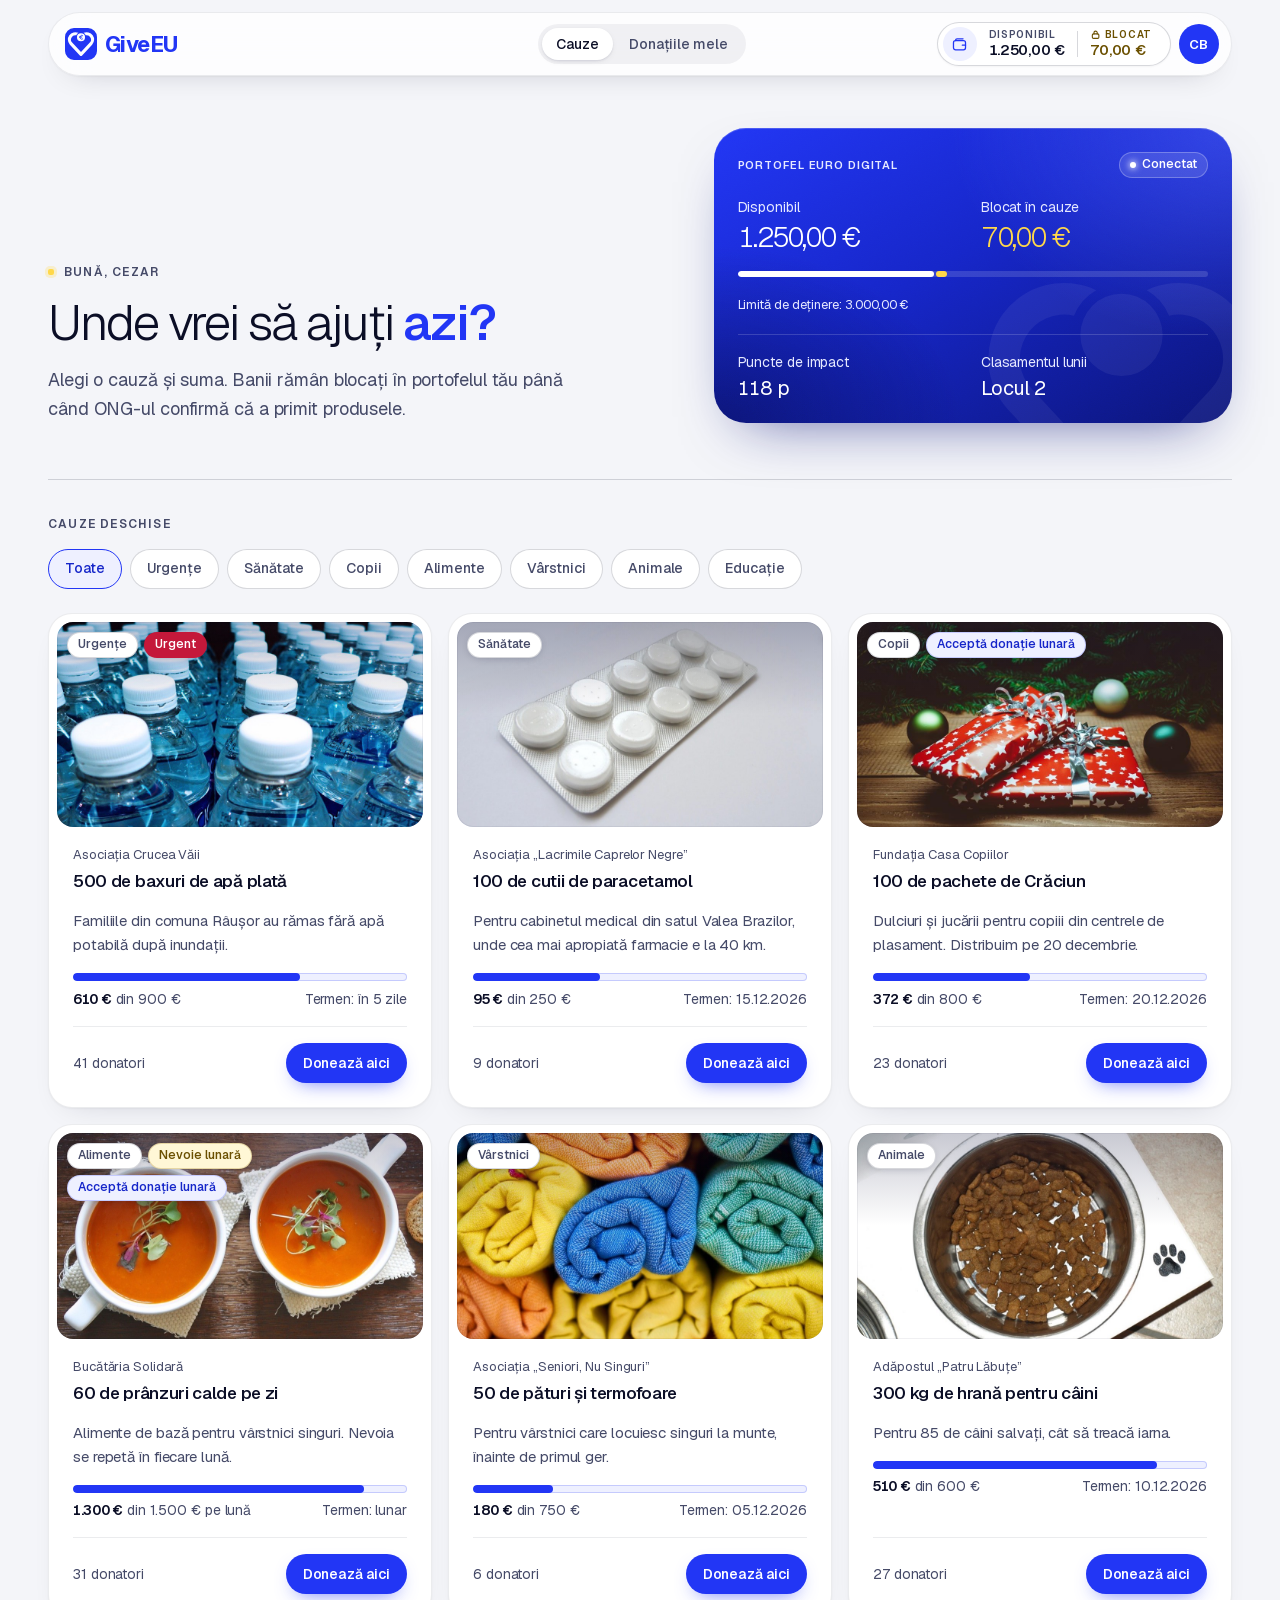
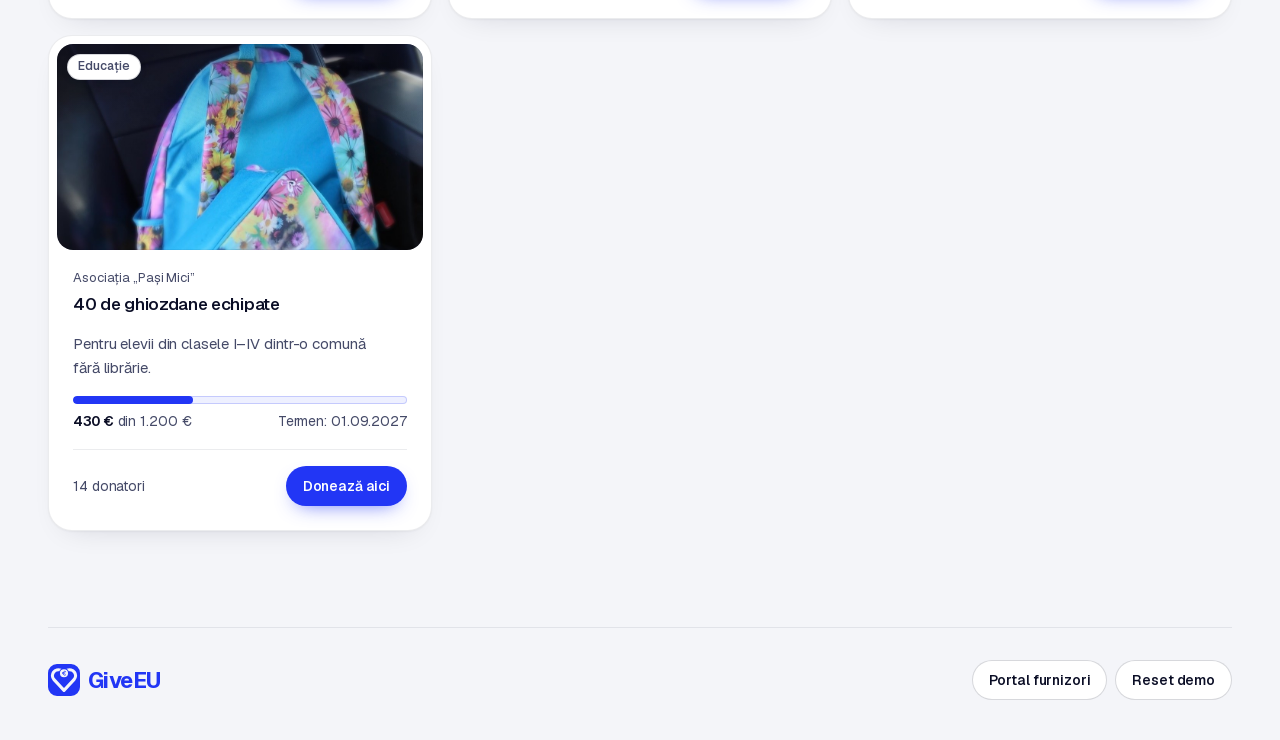
==== commit 582d3e89: "Close the padlock sideways and drop the footer disclaimer - The payment padlock now starts open with" ====
--- a/donate.html
+++ b/donate.html
@@ -86,7 +86,6 @@
   <div class="wrap">
     <div class="brand">
       <a class="logo" href="index.html" aria-label="GiveEU, pagina de prezentare"><svg class="mark" aria-hidden="true"><use href="#i-mark"/></svg><span>GiveEU</span></a>
-      <p>Prototip pentru hackathonul Pixel 5.0, noiembrie 2026. Euro digital, plățile, numele și sumele sunt simulate. Nu e un serviciu oficial al Uniunii Europene.</p>
     </div>
     <div class="links">
       <a class="btn btn--ghost btn--sm" href="suppliers.html">Portal furnizori</a>
@@ -338,14 +337,15 @@
     await wait(1100);
     $('[data-auth]', pBody).innerHTML = `
       <div class="lockwrap" data-lock><svg viewBox="0 0 110 130" aria-hidden="true">
-        <path class="shackle" d="M30 58V40a25 25 0 0 1 50 0v18" fill="none" stroke="#fff" stroke-width="8" stroke-linecap="round"/>
+        <defs><clipPath id="lk-clip"><rect x="-60" y="-60" width="240" height="116"/></clipPath></defs>
+        <g clip-path="url(#lk-clip)"><path class="shackle" d="M30 58V40a25 25 0 0 1 50 0v32" fill="none" stroke="#fff" stroke-width="8" stroke-linecap="round"/></g>
         <rect x="14" y="56" width="82" height="68" rx="18" fill="rgba(255,255,255,.14)" stroke="rgba(255,255,255,.55)" stroke-width="1.5"/>
         <g class="dropcoin"><circle cx="55" cy="90" r="15" fill="var(--sun)"/><text x="55" y="96.5" text-anchor="middle" fill="#0b1140" style="font:600 17px var(--font)">€</text></g>
       </svg></div>
       <span class="label" aria-live="polite">Bani blocați pentru cauză</span>`;
     await wait(60);
     $('[data-lock]', pBody).classList.add('shut');
-    await wait(1300);
+    await wait(1500);
     commit();
     busy = false;
   }
--- a/assets/giveeu.css
+++ b/assets/giveeu.css
@@ -728,8 +728,16 @@
 .auth{display:grid;justify-items:center;gap:.875rem;padding-block:.5rem;text-align:center}
 .lockwrap{display:grid;place-items:center;height:9rem;position:relative}
 .lockwrap svg{width:110px;height:130px;overflow:visible}
-.lockwrap .shackle{transform:translateY(-16px);transition:transform .45s cubic-bezier(.5,1.6,.5,1) .45s}
-.lockwrap.shut .shackle{transform:none}
+/* lacătul se închide ca unul adevărat: toarta pleacă deschisă spre dreapta, se rotește în jurul piciorului
+   drept (care rămâne în corp), vine de la dreapta spre stânga și apoi coboară în lăcaș */
+.lockwrap .shackle{transform-box:view-box;transform-origin:80px 0;transform:translateY(-14px) scaleX(-1)}
+.lockwrap.shut .shackle{animation:shackle-shut .85s .42s forwards}
+@keyframes shackle-shut{
+  0%{transform:translateY(-14px) scaleX(-1);animation-timing-function:cubic-bezier(.45,0,.25,1)}
+  62%{transform:translateY(-14px) scaleX(1);animation-timing-function:cubic-bezier(.5,0,.75,0)}
+  84%{transform:translateY(1.5px) scaleX(1);animation-timing-function:ease-out}
+  100%{transform:translateY(0) scaleX(1)}
+}
 .lockwrap .dropcoin{transform:translateY(-70px);opacity:0;transition:transform .45s cubic-bezier(.4,0,.6,1),opacity .2s}
 .lockwrap.shut .dropcoin{transform:translateY(0);opacity:1}
 .thanks{text-align:center;justify-items:center}
